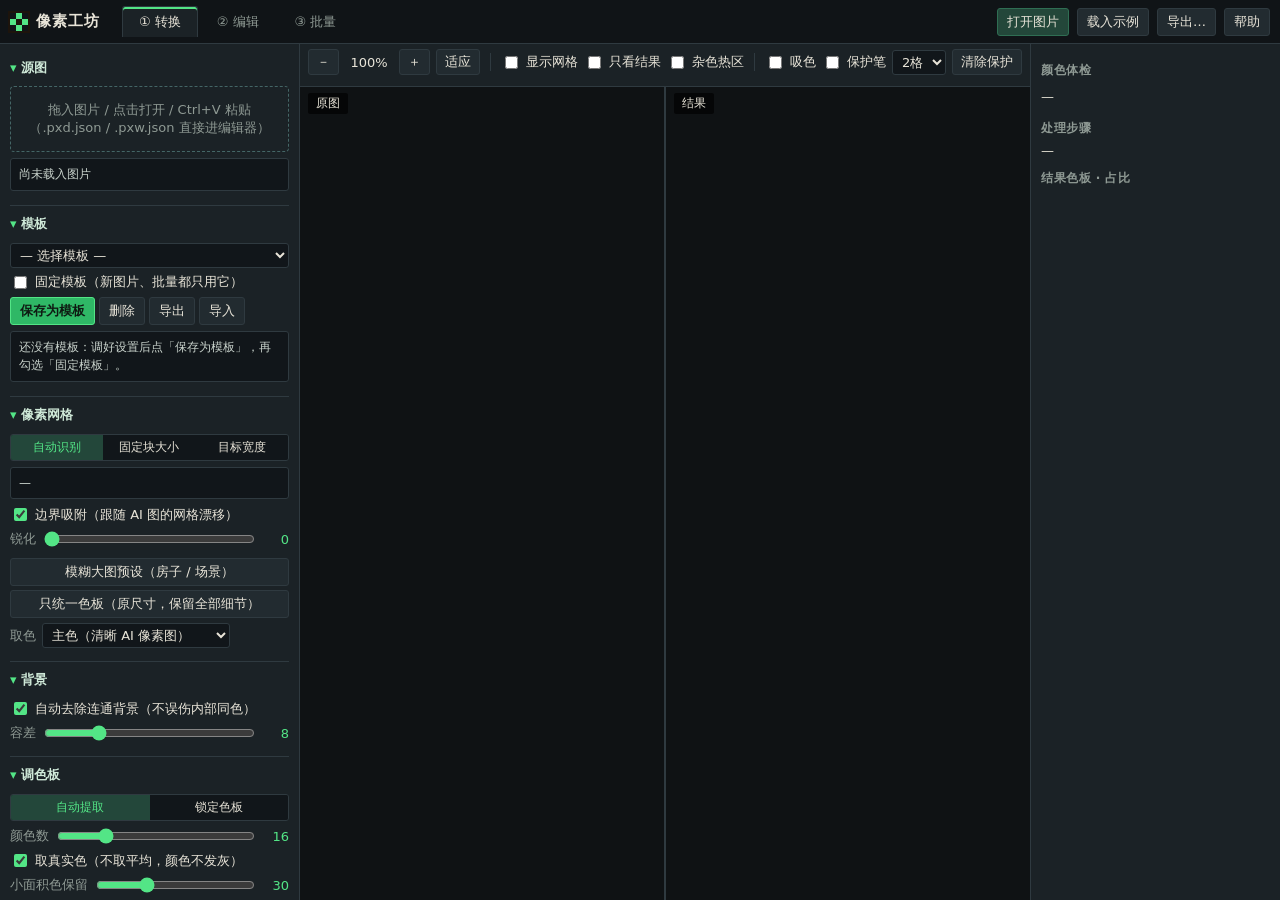
==== PixelWorkshop.html @ 4c96c3c2 "Pixel Workshop v1.3: 像素工坊——AI 像素图还原成真像素画（单文件 HTML + CLI + PXD 格式）" ====
<!DOCTYPE html>
<html lang="zh-CN">
<head>
<meta charset="utf-8">
<meta name="viewport" content="width=device-width, initial-scale=1">
<title>像素工坊 · AI 像素图整理与像素编辑</title>
<style>:root{
  --bg:#15191c; --panel:#1b2226; --panel2:#222b30; --line:#2f3a40; --text:#e8e4d8; --muted:#8f9a94;
  --accent:#53e586; --accent2:#2fb866; --warn:#e6b450; --danger:#e0605a; --sel:#5fe0d0;
  font-family: "Microsoft YaHei UI","PingFang SC","Noto Sans CJK SC","Segoe UI",system-ui,sans-serif;
}
*{box-sizing:border-box}
html,body{margin:0;height:100%;background:var(--bg);color:var(--text);font-size:13px;overflow:hidden}
button,select,input{font:inherit;color:inherit}
button{background:var(--panel2);border:1px solid var(--line);border-radius:3px;padding:4px 9px;cursor:pointer;white-space:nowrap}
button:hover{border-color:#4b5a61;background:#28333a}
button:active{transform:translateY(1px)}
button.primary{background:#23473a;border-color:#2f6e53}
button.primary:hover{background:#2a5846}
button.accent{background:var(--accent2);border-color:var(--accent);color:#0e1a12;font-weight:600}
button.accent:hover{background:var(--accent)}
button.on{border-color:var(--accent);color:var(--accent)}
button:disabled{opacity:.45;cursor:default}
select,input[type=number],input[type=text],textarea{background:#11161a;border:1px solid var(--line);border-radius:3px;padding:3px 5px}
input[type=number]{width:62px}
input[type=range]{accent-color:var(--accent);flex:1;min-width:60px}
input[type=checkbox],input[type=radio]{accent-color:var(--accent)}
input[type=color]{width:34px;height:26px;padding:0 2px;border:1px solid var(--line);background:#11161a;border-radius:3px}
textarea{width:100%;min-height:140px;font-family:Consolas,monospace}
.muted{color:var(--muted)} .small{font-size:11px}
.spacer{flex:1}
.sep{width:1px;height:18px;background:var(--line);margin:0 4px}

#topbar{height:44px;display:flex;align-items:center;gap:8px;padding:0 10px;background:#101417;border-bottom:1px solid var(--line)}
.brand{font-weight:700;font-size:15px;display:flex;align-items:center;gap:8px;margin-right:14px;letter-spacing:1px}
.logo{width:18px;height:18px;image-rendering:pixelated;background:
  linear-gradient(90deg,transparent 0 33%,var(--accent) 33% 66%,transparent 66%) 0 0/100% 33.3% no-repeat,
  linear-gradient(90deg,var(--accent) 0 33%,#1d140c 33% 66%,var(--accent) 66%) 0 50%/100% 33.3% no-repeat,
  linear-gradient(90deg,transparent 0 33%,var(--accent) 33% 66%,transparent 66%) 0 100%/100% 33.3% no-repeat;outline:2px solid #1d140c}
#tabs{display:flex;gap:2px}
#tabs button{border-radius:3px 3px 0 0;border-bottom:none;padding:6px 16px;background:transparent;border-color:transparent;color:var(--muted)}
#tabs button.on{background:var(--panel);border-color:var(--line);color:var(--text);box-shadow:inset 0 2px 0 var(--accent)}

.view{display:none;height:calc(100% - 44px)}
.view.on{display:grid}
#view-convert{grid-template-columns:300px 1fr 250px}
#view-edit{grid-template-columns:46px 1fr 280px}
#view-batch{grid-template-columns:1fr}

.panel{background:var(--panel);overflow-y:auto;overflow-x:hidden;border-right:1px solid var(--line);padding:6px 10px 30px}
.panel.right{border-right:none;border-left:1px solid var(--line)}
.panel h4{margin:12px 0 6px;font-size:12px;color:var(--muted);font-weight:600;letter-spacing:.5px}
details{border-bottom:1px solid var(--line);padding:4px 0 8px}
summary{cursor:pointer;font-weight:600;padding:5px 0;color:#cfe9d8;list-style:none}
summary::before{content:"▸ ";color:var(--accent)}
details[open]>summary::before{content:"▾ "}
.row{display:flex;align-items:center;gap:6px;margin:5px 0;flex-wrap:wrap}
.row>span{color:var(--muted);white-space:nowrap}
.row.btns{gap:4px}
.row.btns.end{justify-content:flex-end;margin-top:14px}
.row.seg{gap:0;border:1px solid var(--line);border-radius:3px;overflow:hidden;flex-wrap:nowrap}
.row.seg label{flex:1;text-align:center;padding:4px 2px;cursor:pointer;background:#11161a;font-size:12px;white-space:nowrap}
.row.seg label:has(input:checked){background:#23473a;color:var(--accent)}
.row.seg input{display:none}
label.chk{display:flex;align-items:center;gap:5px;cursor:pointer;user-select:none}
output{min-width:26px;text-align:right;color:var(--accent);font-variant-numeric:tabular-nums}
.info{background:#11161a;border:1px solid var(--line);border-radius:3px;padding:6px 8px;margin:6px 0;color:#c9d3cc;line-height:1.55;font-size:12px}
.info b{color:var(--accent)}
.info .warn{color:var(--warn)}
.hint{color:var(--muted);font-size:11px;line-height:1.5;margin:4px 0}
button.wide{width:100%;margin-top:4px}
.drop{border:1px dashed #466; border-radius:4px;padding:14px 8px;text-align:center;color:var(--muted);cursor:pointer;margin:4px 0}
.drop:hover,.drop.over{border-color:var(--accent);color:var(--accent)}

.swatches{display:grid;grid-template-columns:repeat(8,1fr);gap:3px;margin:6px 0;min-height:26px}
.swatches .sw{aspect-ratio:1;border:1px solid #0008;border-radius:2px;cursor:pointer;position:relative}
.swatches .sw:hover{outline:1px solid #fff}
.swatches .sw.cur{outline:2px solid var(--accent);z-index:1}
.swatches .sw.cur2{box-shadow:inset 0 0 0 2px #fff8}
.swatches.ed{grid-template-columns:repeat(10,1fr)}
.swatches .emptymsg{grid-column:1/-1;color:var(--muted);font-size:11px}

.stage{display:flex;flex-direction:column;min-width:0;min-height:0;background:#0f1214}
.toolbar{display:flex;align-items:center;gap:6px;padding:5px 8px;background:var(--panel);border-bottom:1px solid var(--line);flex-wrap:wrap;min-height:38px}
.toolbar button{padding:3px 8px}
.toolbar #cvZoomLbl,.toolbar #edZoomLbl{min-width:48px;text-align:center;font-variant-numeric:tabular-nums}
.split{flex:1;display:grid;grid-template-columns:1fr 1fr;gap:2px;min-height:0;background:var(--line)}
.split.solo{grid-template-columns:0 1fr}
.split.solo .pane:first-child{display:none}
.pane{position:relative;background:#0f1214;min-width:0;min-height:0;overflow:hidden}
.pane canvas{position:absolute;inset:0;width:100%;height:100%;touch-action:none}
.pane .tag{position:absolute;left:8px;top:6px;z-index:2;background:#000a;padding:2px 8px;border-radius:2px;font-size:12px;pointer-events:none}
.stats{line-height:1.8}
.stats b{color:var(--accent);font-variant-numeric:tabular-nums}
.stats .big{font-size:22px;font-weight:700;color:var(--accent)}
.steps div{display:flex;justify-content:space-between;border-bottom:1px dashed var(--line);padding:3px 0}
.usage{display:flex;flex-direction:column;gap:2px}
.usage .u{display:grid;grid-template-columns:18px 64px 1fr 40px;align-items:center;gap:6px;font-size:11px;font-family:Consolas,monospace}
.usage .u i{display:block;width:16px;height:14px;border:1px solid #0008}
.usage .u .bar{height:6px;background:var(--accent2);border-radius:1px}
.usage .u.rare span:last-child{color:var(--warn)}

.tools{background:var(--panel);border-right:1px solid var(--line);display:flex;flex-direction:column;gap:3px;padding:6px 5px;overflow-y:auto}
.tools button{width:34px;height:34px;padding:0;font-size:17px;line-height:1}
.tools button.on{background:#23473a;border-color:var(--accent);color:var(--accent)}
.tname{font-weight:700;color:var(--accent);min-width:64px}
.toolbar .opt{display:none;align-items:center;gap:5px}
.toolbar .opt.show{display:flex}
.toolbar .opt input[type=range]{width:80px;flex:none}
.edwrap{flex:1;position:relative;min-height:0;overflow:hidden}
.edwrap canvas{position:absolute;inset:0;width:100%;height:100%;touch-action:none}
.empty{position:absolute;inset:0;display:flex;align-items:center;justify-content:center;gap:8px;color:var(--muted);flex-wrap:wrap;padding:20px;text-align:center}
.statusbar{display:flex;gap:16px;padding:3px 10px;background:var(--panel);border-top:1px solid var(--line);font-size:12px;color:var(--muted);font-family:Consolas,"Microsoft YaHei UI",monospace}
.edside .row.btns button{padding:3px 6px;font-size:12px}
.colors{display:flex;align-items:center;gap:10px}
.cc{position:relative;width:52px;height:44px}
.cbox{position:absolute;width:30px;height:30px;border:2px solid #ddd;box-shadow:0 0 0 1px #000;cursor:pointer}
#colPrimary{left:0;top:0;z-index:2}
#colSecondary{left:18px;top:13px}
.layers,.frames{display:flex;flex-direction:column;gap:2px;max-height:180px;overflow-y:auto}
.layers .ly{display:flex;align-items:center;gap:6px;padding:3px 6px;background:#11161a;border:1px solid var(--line);border-radius:2px;cursor:pointer}
.layers .ly.cur{border-color:var(--accent);background:#1c3029}
.layers .ly .eye{width:20px;text-align:center;opacity:.9}
.layers .ly .eye.off{opacity:.3}
.layers .ly canvas,.frames .fr canvas{width:28px;height:28px;image-rendering:pixelated;background:#2f333a}
.frames{flex-direction:row;flex-wrap:wrap;max-height:150px}
.frames .fr{display:flex;flex-direction:column;align-items:center;padding:3px;background:#11161a;border:1px solid var(--line);border-radius:2px;cursor:pointer;font-size:10px;color:var(--muted)}
.frames .fr canvas{width:40px;height:40px}
.frames .fr.cur{border-color:var(--accent);color:var(--accent)}

.batch{overflow-y:auto;padding:16px 22px}
.batch h3{margin:0 0 4px}
.batch-head{max-width:1100px}
.bgrid{display:grid;grid-template-columns:repeat(auto-fill,minmax(210px,1fr));gap:10px;margin-top:14px}
.bcard{background:var(--panel);border:1px solid var(--line);border-radius:3px;padding:8px;font-size:12px}
.bcard .imgs{display:grid;grid-template-columns:1fr 1fr;gap:4px;height:110px;margin-bottom:6px}
.bcard .imgs div{background:#0f1214 center/contain no-repeat;image-rendering:pixelated;border:1px solid #0006}
.bcard .nm{white-space:nowrap;overflow:hidden;text-overflow:ellipsis}
.bcard .st{color:var(--muted)}
.bcard .st.ok{color:var(--accent)}
.bcard .st.err{color:var(--danger)}

.modal{position:fixed;inset:0;background:#000a;display:none;align-items:center;justify-content:center;z-index:50}
.modal.on{display:flex}
.dlg{background:var(--panel);border:1px solid #3b4a52;border-top:3px solid var(--accent);border-radius:4px;padding:14px 18px;min-width:360px;max-width:min(720px,92vw);max-height:88vh;overflow-y:auto;box-shadow:0 10px 40px #000}
.dlg h3{margin:0 0 10px}
.dlg .grid2{display:grid;grid-template-columns:auto 1fr;gap:6px 12px;align-items:center}
.dlg .help h4{margin:12px 0 4px;color:var(--accent)}
.dlg .help p,.dlg .help li{line-height:1.65;color:#cfd6d0}
.dlg .help kbd{background:#11161a;border:1px solid var(--line);border-radius:3px;padding:0 5px;font-family:Consolas,monospace;font-size:12px}
.dlg .expgrid{display:grid;grid-template-columns:1fr 1fr;gap:6px}
.dlg .expgrid button{text-align:left;padding:8px 10px}
.dlg .expgrid button small{display:block;color:var(--muted);font-size:11px}
.anchors{display:grid;grid-template-columns:repeat(3,26px);gap:2px}
.anchors button{width:26px;height:26px;padding:0}
.toast{position:fixed;left:50%;bottom:26px;transform:translateX(-50%) translateY(20px);background:#23473a;border:1px solid var(--accent);color:var(--text);padding:8px 16px;border-radius:3px;opacity:0;transition:.2s;pointer-events:none;z-index:60}
.toast.on{opacity:1;transform:translateX(-50%)}
.toast.err{background:#4a2323;border-color:var(--danger)}
</style>
</head>
<body>
<header id="topbar">
  <div class="brand"><span class="logo"></span>像素工坊</div>
  <nav id="tabs">
    <button data-tab="convert" class="on">① 转换</button>
    <button data-tab="edit">② 编辑</button>
    <button data-tab="batch">③ 批量</button>
  </nav>
  <div class="spacer"></div>
  <button id="btnOpen" class="primary">打开图片</button>
  <button id="btnSample">载入示例</button>
  <button id="btnExport">导出…</button>
  <button id="btnHelp">帮助</button>
  <input type="file" id="fileOpen" accept="image/*,.json,application/json" hidden>
</header>

<!-- ============================ 转换 ============================ -->
<section id="view-convert" class="view on">
  <aside class="panel left" id="convPanel">
    <details open><summary>源图</summary>
      <div id="dropZone" class="drop">拖入图片 / 点击打开 / Ctrl+V 粘贴（.pxd.json / .pxw.json 直接进编辑器）</div>
      <div class="info" id="srcInfo">尚未载入图片</div>
    </details>
    <details open><summary>模板</summary>
      <div class="row"><select id="tplSel" data-noconv="1" style="flex:1"><option value="">— 选择模板 —</option></select></div>
      <label class="row chk" style="flex-wrap:nowrap" title="勾选后：导入新图片、批量处理都只用这个模板，不再按图片自动改设置"><input type="checkbox" id="tplLock" data-noconv="1"><span style="color:inherit;white-space:normal">固定模板（新图片、批量都只用它）</span></label>
      <div class="row btns">
        <button id="btnTplSave" class="accent">保存为模板</button>
        <button id="btnTplDel">删除</button>
        <button id="btnTplExport" title="把全部模板存成 .json 文件备份，换电脑或换浏览器时导入">导出</button>
        <button id="btnTplImport">导入</button>
      </div>
      <div class="info" id="tplInfo"></div>
      <input type="file" id="fileTpl" accept=".json,application/json" hidden>
    </details>
    <details open><summary>像素网格</summary>
      <div class="row seg" id="modeSeg">
        <label><input type="radio" name="mode" value="auto" checked>自动识别</label>
        <label><input type="radio" name="mode" value="size">固定块大小</label>
        <label><input type="radio" name="mode" value="width">目标宽度</label>
      </div>
      <div class="info" id="gridInfo">—</div>
      <label class="row chk" data-mode="auto"><input type="checkbox" id="o_snap" checked>边界吸附（跟随 AI 图的网格漂移）</label>
      <div class="row" data-mode="size"><span>块大小</span><input type="number" id="o_size" min="1" max="128" step="0.05" value="8"><span>偏移</span><input type="number" id="o_offX" step="0.5" value="0"><input type="number" id="o_offY" step="0.5" value="0"></div>
      <div class="row" data-mode="width"><span>目标宽度</span><input type="number" id="o_width" min="4" max="1024" value="128"><span>px</span></div>
      <div class="row"><span>锐化</span><input type="range" id="o_sharpen" min="0" max="150" value="0"><output for="o_sharpen"></output></div>
      <button id="btnBlurPreset" class="wide" title="房子、场景等被缩放过、边缘发糊的 AI 图">模糊大图预设（房子 / 场景）</button>
      <button id="btnPalPreset" class="wide" title="不重新分块，每个原图像素保留；只把颜色统一到色板。细节全保留，尺寸不变，适合想保留原图观感的场景图">只统一色板（原尺寸，保留全部细节）</button>
      <div class="row"><span>取色</span><select id="o_sample"><option value="dominant">主色（清晰 AI 像素图）</option><option value="detail">细线保护（模糊大图推荐）</option><option value="center">中心点</option><option value="average">平均（会混色）</option></select></div>
    </details>
    <details open><summary>背景</summary>
      <label class="row chk"><input type="checkbox" id="o_bgAuto" checked>自动去除连通背景（不误伤内部同色）</label>
      <div class="row"><span>容差</span><input type="range" id="o_bgTol" min="1" max="30" value="8"><output for="o_bgTol"></output></div>
    </details>
    <details open><summary>调色板</summary>
      <div class="row seg">
        <label><input type="radio" name="pmode" value="auto" checked>自动提取</label>
        <label><input type="radio" name="pmode" value="custom">锁定色板</label>
      </div>
      <div data-pmode="auto">
        <div class="row"><span>颜色数</span><input type="range" id="o_colors" min="2" max="64" value="16"><output for="o_colors"></output></div>
        <label class="row chk"><input type="checkbox" id="o_realColors" checked>取真实色（不取平均，颜色不发灰）</label>
        <div class="row" title="越高越照顾面积小但醒目的颜色（花、旗帜、灯），避免被大面积的墙和屋顶挤掉"><span>小面积色保留</span><input type="range" id="o_colorBalance" min="0" max="100" value="30"><output for="o_colorBalance"></output></div>
        <div class="row"><span>必保色</span><span class="muted small">打开上方「吸色」后点原图加入，点色块移除</span></div>
        <div class="swatches" id="pinnedPal"></div>
        <button id="btnLockPal" class="wide">把当前结果色板锁定（批量统一用）</button>
      </div>
      <div data-pmode="custom">
        <div class="swatches" id="customPal"></div>
        <div class="row"><select id="presetSel"><option value="">— 预设色板 —</option></select></div>
        <div class="row btns">
          <button id="btnPalImport">导入 .gpl/.pal/.hex</button>
          <button id="btnPalRef">从参考图提取</button>
        </div>
        <div class="row btns">
          <input type="color" id="palAddColor" value="#8a5a3c"><button id="btnPalAdd">添加</button>
          <button id="btnPalPaste">粘贴色值</button><button id="btnPalClear">清空</button>
        </div>
        <div class="hint">点色块删除；参考图可以是你手工调过色的样图，工具只取它的颜色。</div>
        <input type="file" id="filePal" accept=".gpl,.pal,.hex,.txt,image/*" hidden>
        <input type="file" id="fileRef" accept="image/*" hidden>
      </div>
      <div class="row"><span>抖动</span><select id="o_dither"><option value="none">无（推荐）</option><option value="bayer">有序 4×4</option><option value="floyd">误差扩散</option></select><input type="range" id="o_ditherAmt" min="0" max="100" value="50"></div>
    </details>
    <details open><summary>杂色清理</summary>
      <label class="row chk"><input type="checkbox" id="o_rareMerge" checked>合并低占比颜色</label>
      <div class="row"><span>低于</span><input type="range" id="o_rarePct" min="0" max="3" step="0.1" value="0.3"><output for="o_rarePct"></output><span>%</span></div>
      <label class="row chk"><input type="checkbox" id="o_islandMerge" checked>吸收杂色小块（相近色）</label>
      <div class="row"><span>块≤</span><input type="range" id="o_islandSize" min="1" max="12" value="2"><output for="o_islandSize"></output><span>色差≤</span><input type="range" id="o_islandDE" min="2" max="40" value="12"><output for="o_islandDE"></output></div>
      <div class="hint">差别很大的单个像素（眼睛高光等）不会被吸收。要保留的细节用结果图上的「保护笔」涂一下。</div>
    </details>
    <details><summary>描边</summary>
      <label class="row chk"><input type="checkbox" id="o_outlineUnify">统一描边色（轮廓上的暗色）</label>
      <div class="row"><span>暗度≤</span><input type="range" id="o_outlineL" min="10" max="60" value="30"><output for="o_outlineL"></output></div>
      <label class="row chk"><input type="checkbox" id="o_pixelPerfect">描边去 L 角（像素完美线）</label>
      <label class="row chk"><input type="checkbox" id="o_addOutline">加 1px 外描边</label>
      <div class="row"><span>描边色</span><input type="color" id="o_outlineColorPick" value="#1a1420"><label class="chk"><input type="checkbox" id="o_outlineCustom">指定</label></div>
    </details>
    <details open><summary>输出</summary>
      <label class="row chk" title="每个像素块放大回它在原图中的位置：尺寸、位置和原图完全一致，可直接替换游戏贴图"><input type="checkbox" id="o_restore">导出为原图尺寸（直接替换原贴图）</label>
      <label class="row chk"><input type="checkbox" id="o_trim">裁掉透明边</label>
      <div class="row"><span>导出倍率</span><select id="o_scale"><option>1</option><option>2</option><option>3</option><option selected>4</option><option>5</option><option>6</option><option>8</option></select></div>
      <div class="row btns"><button id="btnConvPNG" class="primary">导出 PNG</button><button id="btnToEditor" class="accent">送到编辑器 →</button></div>
    </details>
  </aside>
  <div class="stage">
    <div class="toolbar">
      <button id="cvZoomOut" title="缩小">－</button><span id="cvZoomLbl">100%</span><button id="cvZoomIn" title="放大">＋</button>
      <button id="cvFit">适应</button>
      <span class="sep"></span>
      <label class="chk"><input type="checkbox" id="cvGrid">显示网格</label>
      <label class="chk"><input type="checkbox" id="cvSolo">只看结果</label>
      <label class="chk" title="橙框：3×3 范围内颜色≥5 种的位置，适合重点清理或手工重画"><input type="checkbox" id="cvNoise">杂色热区</label>
      <span class="sep"></span>
      <label class="chk" title="点原图（或结果图）上的位置，把原图那里的颜色加入色板：自动模式进「必保色」，锁定模式直接加入色板。适合小面积但重要的颜色（徽章、花、灯火）"><input type="checkbox" id="cvPick">吸色</label>
      <label class="chk" title="在结果图上涂抹：被保护的区域不参与杂色合并"><input type="checkbox" id="cvProtect">保护笔</label>
      <select id="cvProtectSize"><option value="1">1格</option><option value="2" selected>2格</option><option value="4">4格</option></select>
      <button id="cvProtectClear">清除保护</button>
      <span class="spacer"></span>
      <span class="muted" id="cvStatus"></span>
    </div>
    <div class="split" id="cvSplit">
      <div class="pane"><div class="tag">原图</div><canvas id="cvSrc"></canvas></div>
      <div class="pane"><div class="tag">结果</div><canvas id="cvDst"></canvas></div>
    </div>
  </div>
  <aside class="panel right">
    <h4>颜色体检</h4>
    <div class="stats" id="statsBox">—</div>
    <h4>处理步骤</h4>
    <div class="steps" id="stepsBox">—</div>
    <h4>结果色板 · 占比</h4>
    <div class="usage" id="usageBox"></div>
  </aside>
</section>

<!-- ============================ 编辑 ============================ -->
<section id="view-edit" class="view">
  <div class="tools" id="toolBar">
    <button data-tool="pencil" title="铅笔 (B)">✎</button>
    <button data-tool="eraser" title="橡皮 (E)">⌫</button>
    <button data-tool="dither" title="抖动笔 (D)">▦</button>
    <button data-tool="fill" title="填充 (G)">◧</button>
    <button data-tool="picker" title="吸管 (I)">⊙</button>
    <button data-tool="line" title="直线 (L)">╱</button>
    <button data-tool="rect" title="矩形 (R)">▭</button>
    <button data-tool="ellipse" title="椭圆 (O)">◯</button>
    <button data-tool="gradient" title="抖动渐变 (J)">◩</button>
    <button data-tool="select" title="框选 (M)">⬚</button>
    <button data-tool="wand" title="魔棒选区 (W)">✦</button>
    <button data-tool="move" title="移动 (V)">✥</button>
    <button data-tool="bgpick" title="去底魔棒 (K)：点背景，连通区域变透明">⌧</button>
    <button data-tool="replace" title="换色 (C)：点一个颜色，整层同色换成主色">⇄</button>
  </div>
  <div class="stage">
    <div class="toolbar" id="edOpts">
      <span id="toolName" class="tname">铅笔</span>
      <span class="opt" data-for="pencil eraser dither"><span>笔刷</span><input type="range" id="e_brush" min="1" max="8" value="1"><output for="e_brush"></output></span>
      <label class="chk opt" data-for="pencil"><input type="checkbox" id="e_pp" checked>像素完美</label>
      <label class="chk opt" data-for="pencil eraser dither"><input type="checkbox" id="e_symX">左右对称</label>
      <label class="chk opt" data-for="pencil eraser dither"><input type="checkbox" id="e_symY">上下对称</label>
      <label class="chk opt" data-for="fill replace"><input type="checkbox" id="e_global">全局（不限连通）</label>
      <label class="chk opt" data-for="rect ellipse"><input type="checkbox" id="e_filled">实心</label>
      <span class="opt" data-for="wand bgpick"><span>容差</span><input type="range" id="e_tol" min="0" max="30" value="4"><output for="e_tol"></output></span>
      <label class="chk opt" data-for="replace"><input type="checkbox" id="e_allFrames">所有帧和图层</label>
      <span class="spacer"></span>
      <button id="edUndo" title="撤销 Ctrl+Z">↶</button><button id="edRedo" title="重做 Ctrl+Y">↷</button>
      <button id="edZoomOut">－</button><span id="edZoomLbl">100%</span><button id="edZoomIn">＋</button><button id="edFit">适应</button>
      <label class="chk"><input type="checkbox" id="edGrid" checked>网格</label>
      <label class="chk"><input type="checkbox" id="edTile">平铺</label>
      <label class="chk"><input type="checkbox" id="edOnion">洋葱皮</label>
    </div>
    <div class="edwrap" id="edWrap"><canvas id="edCanvas"></canvas><div class="empty" id="edEmpty">在「转换」页点「送到编辑器」，或 <button id="edNew">新建画布</button> / <button id="edOpenImg">打开图片</button></div></div>
    <div class="statusbar"><span id="edPos">—</span><span id="edSize"></span><span class="spacer"></span><span id="edSelInfo"></span></div>
  </div>
  <aside class="panel right edside">
    <h4>颜色</h4>
    <div class="colors">
      <div class="cc"><div id="colPrimary" class="cbox" title="主色（左键）"></div><div id="colSecondary" class="cbox sec" title="副色（右键），X 交换"></div></div>
      <input type="color" id="colPick" value="#1a1420">
      <button id="colSwap" title="交换 (X)">⇆</button>
    </div>
    <h4>色板 <span class="muted small">左键主色 · 右键副色 · 双击改色</span></h4>
    <div class="swatches ed" id="edPal"></div>
    <label class="chk small"><input type="checkbox" id="palLink" checked>改色时联动替换画面中的该色</label>
    <div class="row btns">
      <button id="edPalAdd" title="把主色加入色板">＋主色</button>
      <button id="edPalExtract" title="从画面提取色板">提取</button>
      <button id="edPalSnap" title="把当前图层吸附到色板颜色">吸附到色板</button>
      <button id="edPalImport">导入</button>
    </div>
    <input type="color" id="palEditor" hidden>
    <h4>选区与画布</h4>
    <div class="row btns">
      <button id="selAll">全选</button><button id="selNone">取消</button><button id="selDel">删除</button>
      <button id="selToLayer">选区→新图层</button><button id="selCrop">裁剪到选区</button>
    </div>
    <div class="row btns">
      <button id="flipH">水平翻转</button><button id="flipV">垂直翻转</button><button id="cvResize">画布大小…</button><button id="cvTrim">裁掉透明边</button>
    </div>
    <h4>图层</h4>
    <div class="layers" id="layerList"></div>
    <div class="row btns">
      <button id="lyAdd">＋</button><button id="lyDup">复制</button><button id="lyDel">删除</button><button id="lyUp">上移</button><button id="lyDown">下移</button><button id="lyMerge">向下合并</button>
    </div>
    <div class="row"><span>不透明度</span><input type="range" id="lyOpacity" min="0" max="100" value="100"><output for="lyOpacity"></output></div>
    <h4>动画帧</h4>
    <div class="frames" id="frameList"></div>
    <div class="row btns">
      <button id="frAdd">＋复制帧</button><button id="frDel">删除</button><button id="frLeft">◀</button><button id="frRight">▶</button><button id="frPlay">▶ 播放</button>
    </div>
    <div class="row"><span>本帧时长</span><input type="number" id="frDur" min="20" max="5000" step="10" value="120"><span>ms</span></div>
  </aside>
</section>

<!-- ============================ 批量 ============================ -->
<section id="view-batch" class="view">
  <div class="batch">
    <div class="batch-head">
      <div>
        <h3>批量转换</h3>
        <p class="muted">对多张图片使用「转换」页的设置。做同一套素材时，先在转换页调好一张并「保存为模板」，再勾选「固定模板」：整批用同一个模板（网格、取色、色板、清理、导出方式全部一致），不会每张自动改设置。</p>
      </div>
      <div class="row btns">
        <button id="bAddFiles" class="primary">添加图片</button>
        <button id="bAddFolder">添加文件夹</button>
        <button id="bClear">清空</button>
        <span>倍率</span><select id="bScale"><option>1</option><option>2</option><option>3</option><option selected>4</option><option>6</option><option>8</option></select>
        <button id="bRun" class="accent">开始并打包 ZIP</button>
      </div>
      <div class="row"><span>模板</span><select id="bTplSel" data-noconv="1"><option value="">— 选择模板 —</option></select>
        <label class="chk"><input type="checkbox" id="bTplLock" data-noconv="1">固定模板</label></div>
      <div class="info" id="bTplInfo"></div>
      <div class="info" id="bSummary"></div>
      <input type="file" id="bFiles" accept="image/*" multiple hidden>
      <input type="file" id="bFolder" webkitdirectory multiple hidden>
    </div>
    <div class="bgrid" id="bList"></div>
  </div>
</section>

<!-- ============================ 对话框 ============================ -->
<div class="modal" id="modal"><div class="dlg"><h3 id="mTitle"></h3><div id="mBody"></div><div class="row btns end" id="mBtns"></div></div></div>
<div class="toast" id="toast"></div>
<script>// 像素工坊 core: pure image algorithms (browser + node). Images are {width, height, data: Uint8ClampedArray RGBA}.
(function (root) {
  'use strict';
  const PX = {};

  // ------------------------------------------------------------------ basics
  PX.makeImage = function (w, h, data) {
    return { width: w, height: h, data: data || new Uint8ClampedArray(w * h * 4) };
  };
  PX.cloneImage = function (img) {
    return { width: img.width, height: img.height, data: new Uint8ClampedArray(img.data) };
  };
  PX.rng = function (seed) { // mulberry32, deterministic
    let a = seed >>> 0;
    return function () {
      a = (a + 0x6D2B79F5) >>> 0;
      let t = a;
      t = Math.imul(t ^ (t >>> 15), t | 1);
      t ^= t + Math.imul(t ^ (t >>> 7), t | 61);
      return ((t ^ (t >>> 14)) >>> 0) / 4294967296;
    };
  };
  PX.hex = function (r, g, b) {
    return '#' + [r, g, b].map(v => Math.max(0, Math.min(255, Math.round(v))).toString(16).padStart(2, '0')).join('');
  };
  PX.parseHex = function (s) {
    const m = /^#?([0-9a-f]{6})$/i.exec(String(s).trim());
    if (!m) return null;
    const n = parseInt(m[1], 16);
    return [(n >> 16) & 255, (n >> 8) & 255, n & 255];
  };

  // ------------------------------------------------------------------ OKLab
  const LIN = new Float32Array(256);
  for (let i = 0; i < 256; i++) { const c = i / 255; LIN[i] = c <= 0.04045 ? c / 12.92 : Math.pow((c + 0.055) / 1.055, 2.4); }
  PX.toLab = function (r, g, b) {
    const R = LIN[r], G = LIN[g], B = LIN[b];
    const l = Math.cbrt(0.4122214708 * R + 0.5363325363 * G + 0.0514459929 * B);
    const m = Math.cbrt(0.2119034982 * R + 0.6806995451 * G + 0.1073969566 * B);
    const s = Math.cbrt(0.0883024619 * R + 0.2817188376 * G + 0.6299787005 * B);
    return [0.2104542553 * l + 0.7936177850 * m - 0.0040720468 * s,
      1.9779984951 * l - 2.4285922050 * m + 0.4505937099 * s,
      0.0259040371 * l + 0.7827717662 * m - 0.8086757660 * s];
  };
  function gam(x) { x = x <= 0.0031308 ? 12.92 * x : 1.055 * Math.pow(Math.max(x, 0), 1 / 2.4) - 0.055; return Math.max(0, Math.min(255, Math.round(x * 255))); }
  PX.fromLab = function (L, a, b) {
    const l = Math.pow(L + 0.3963377774 * a + 0.2158037573 * b, 3);
    const m = Math.pow(L - 0.1055613458 * a - 0.0638541728 * b, 3);
    const s = Math.pow(L - 0.0894841775 * a - 1.2914855480 * b, 3);
    return [gam(4.0767416621 * l - 3.3077115913 * m + 0.2309699292 * s),
      gam(-1.2684380046 * l + 2.6097574011 * m - 0.3413193965 * s),
      gam(-0.0041960863 * l - 0.7034186147 * m + 1.7076147010 * s)];
  };
  PX.dist = function (p, q) { const d0 = p[0] - q[0], d1 = p[1] - q[1], d2 = p[2] - q[2]; return Math.sqrt(d0 * d0 + d1 * d1 + d2 * d2); };
  PX.labOfHex = function (h) { const c = PX.parseHex(h); return PX.toLab(c[0], c[1], c[2]); };

  // ------------------------------------------------------------------ stats
  PX.colorStats = function (img) {
    const map = new Map(); let opaque = 0;
    const d = img.data;
    for (let i = 0; i < d.length; i += 4) {
      if (d[i + 3] < 128) continue;
      opaque++;
      const k = (d[i] << 16) | (d[i + 1] << 8) | d[i + 2];
      map.set(k, (map.get(k) || 0) + 1);
    }
    const list = [...map.entries()].map(([k, n]) => ({ hex: PX.hex(k >> 16, (k >> 8) & 255, k & 255), count: n })).sort((a, b) => b.count - a.count);
    const rare = list.filter(c => c.count < opaque * 0.005).length;
    return { colors: list.length, opaque, rare, list };
  };

  // ------------------------------------------------------------------ grid detection (AI "fake pixel" images)
  function profiles(img) {
    const w = img.width, h = img.height, d = img.data;
    const px = new Float64Array(w), py = new Float64Array(h);
    const stepY = Math.max(1, Math.floor(h / 400)), stepX = Math.max(1, Math.floor(w / 400));
    for (let y = 0; y < h; y += stepY) {
      for (let x = 1; x < w; x++) {
        const i = (y * w + x) * 4, j = i - 4;
        px[x] += Math.abs(d[i] - d[j]) + Math.abs(d[i + 1] - d[j + 1]) + Math.abs(d[i + 2] - d[j + 2]) + Math.abs(d[i + 3] - d[j + 3]);
      }
    }
    for (let x = 0; x < w; x += stepX) {
      for (let y = 1; y < h; y++) {
        const i = (y * w + x) * 4, j = i - w * 4;
        py[y] += Math.abs(d[i] - d[j]) + Math.abs(d[i + 1] - d[j + 1]) + Math.abs(d[i + 2] - d[j + 2]) + Math.abs(d[i + 3] - d[j + 3]);
      }
    }
    return [px, py];
  }
  // Edge peaks of a profile (local maxima well above the noise floor), refined to sub-pixel positions.
  PX.edgePeaks = function (prof) {
    const n = prof.length, sorted = Array.from(prof).slice(1).sort((a, b) => a - b);
    const med = sorted[Math.floor(sorted.length / 2)] || 0, hi = sorted[Math.floor(sorted.length * 0.98)] || 0;
    const thr = Math.max(med * 2.5, med + (hi - med) * 0.12);
    const peaks = [];
    for (let x = 2; x < n - 1; x++) {
      const c = prof[x];
      if (c <= thr || c < prof[x - 1] || c <= prof[x + 1]) continue;
      const l = prof[x - 1], r = prof[x + 1], den = l - 2 * c + r;
      peaks.push(x + (den !== 0 ? Math.max(-0.5, Math.min(0.5, 0.5 * (l - r) / den)) : 0) - 0.5);
    }
    return peaks;
  };
  // Period = largest p for which gaps between neighbouring edges are whole multiples of p.
  // (Divisors of the true period fit as well, multiples do not.)
  function peakGaps(prof, minP) {
    const peaks = PX.edgePeaks(prof), gaps = [];
    for (let i = 1; i < peaks.length; i++) { const g = peaks[i] - peaks[i - 1]; if (g >= minP * 0.8) gaps.push(g); }
    return { peaks, gaps };
  }
  function gapFit(gaps, p) { let s = 0, k = 0; for (const g of gaps) { if (g > p * 6) continue; s += g < p * 0.75 ? -1 : Math.cos((2 * Math.PI * g) / p); k++; } return k >= 4 ? s / k : -1; }
  function pickPeriod(gaps, minP, maxP) {
    const scores = [];
    for (let p = minP; p <= maxP; p += Math.max(0.01, p * 0.003)) scores.push({ p, s: gapFit(gaps, p) });
    let max = -1; for (const t of scores) max = Math.max(max, t.s);
    if (max < 0.3) return { period: 0, score: max };
    let pick = null;
    for (let i = scores.length - 1; i >= 0; i--) {
      const t = scores[i]; if (t.s < max * 0.85) continue;
      let peak = true; for (let j = Math.max(0, i - 4); j <= Math.min(scores.length - 1, i + 4); j++) if (scores[j].s > t.s) peak = false;
      if (peak) { pick = t; break; }
    }
    if (!pick) pick = scores.reduce((a, b) => (b.s > a.s ? b : a));
    let bp = pick.p, bs = pick.s;
    for (let p = pick.p * 0.99; p <= pick.p * 1.01; p += pick.p * 0.0004) { const v = gapFit(gaps, p); if (v > bs) { bs = v; bp = p; } }
    return { period: bp, score: bs };
  }
  function phaseOf(peaks, p) {
    let re = 0, im = 0; for (const x of peaks) { re += Math.cos((2 * Math.PI * x) / p); im += Math.sin((2 * Math.PI * x) / p); }
    let ph = (Math.atan2(im, re) / (2 * Math.PI)) * p; if (ph < 0) ph += p; return ph;
  }
  PX.detectPeriod = function (prof, minP, maxP) {
    const { peaks, gaps } = peakGaps(prof, minP);
    if (peaks.length < 6 || gaps.length < 5) return { period: 0, phase: 0, score: 0, peaks: peaks.length };
    const r = pickPeriod(gaps, minP, maxP);
    if (!r.period) return { period: 0, phase: 0, score: r.score, peaks: peaks.length };
    return { period: r.period, phase: phaseOf(peaks, r.period), score: r.score, peaks: peaks.length };
  };
  // Boundaries that follow the real edges (AI grids drift): predicted = previous + period, snapped to the
  // strongest edge within +-30% of a period when that edge is clearly above the noise floor.
  PX.snapCells = function (prof, size, offset) {
    const n = prof.length;
    if (!(size > 0)) return [];
    let total = 0; for (let i = 1; i < n; i++) total += prof[i];
    const floor = (total / Math.max(1, n - 1)) * 1.5;
    const bounds = [];
    let b = offset % size; if (b < 0) b += size;
    let prev = b - size;
    for (let guard = 0; guard < n; guard++) {
      let pred = prev + size;
      if (pred >= n) break;
      const lo = Math.max(1, Math.ceil(pred - size * 0.3)), hi = Math.min(n - 1, Math.floor(pred + size * 0.3));
      let bx = -1, bv = floor;
      for (let x = lo; x <= hi; x++) if (prof[x] > bv) { bv = prof[x]; bx = x; }
      const pos = bx >= 0 ? bx : pred;
      if (pos > 0) bounds.push(pos);
      prev = pos;
    }
    const out = [];
    let a = 0;
    for (const x of bounds) {
      const xi = Math.round(x);
      if (xi - a >= size * 0.5) { out.push([a, xi]); a = xi; } else if (!out.length) a = xi;
    }
    if (n - a >= size * 0.5) out.push([a, n]); else if (out.length) out[out.length - 1][1] = n;
    return out;
  };
  PX.detectGrid = function (img) {
    const [px, py] = profiles(img);
    const gx = PX.detectPeriod(px, 2, 64), gy = PX.detectPeriod(py, 2, 64);
    let sx = gx.period, sy = gy.period, offX = gx.phase, offY = gy.phase, score = Math.min(gx.score, gy.score), joint = false;
    const agree = sx && sy && Math.abs(sx - sy) / Math.max(sx, sy) < 0.04;
    if (agree) { const m = (sx + sy) / 2; sx = m; sy = m; }
    let ok = gx.score > 0.45 && gy.score > 0.45 && sx >= 2 && sy >= 2 && agree;
    if (!ok) { // square pixels: fit one period to the edge gaps of both axes together
      const A = peakGaps(px, 2), B = peakGaps(py, 2), all = A.gaps.concat(B.gaps);
      if (all.length >= 10) {
        const r = pickPeriod(all, 2, 64);
        const fx = gapFit(A.gaps, r.period), fy = gapFit(B.gaps, r.period);
        if (r.period >= 2 && r.score > 0.4 && fx > 0.3 && fy > 0.3) { sx = sy = r.period; offX = phaseOf(A.peaks, r.period); offY = phaseOf(B.peaks, r.period); score = r.score; ok = true; joint = true; }
      }
    }
    return { ok, joint, sizeX: sx, sizeY: sy, offX, offY, score, profX: px, profY: py };
  };
  // Block-size suggestion for images without a recoverable grid (resampled / blurry AI art):
  // incoherent (windowed) spectrum of both edge profiles, strongest period in [minP, maxP].
  PX.suggestBlock = function (grid, minP, maxP) {
    minP = minP || 2; maxP = maxP || 8;
    const spec = prof => {
      const n = prof.length, win = Math.min(n, 320), hop = Math.max(1, win >> 1), det = new Float64Array(n);
      for (let i = 0; i < n; i++) { let s = 0, k = 0; for (let j = Math.max(0, i - 8); j <= Math.min(n - 1, i + 8); j++) { s += prof[j]; k++; } det[i] = prof[i] - s / k; }
      const out = [];
      for (let p = minP; p <= maxP; p += Math.max(0.01, p * 0.004)) {
        let acc = 0, cnt = 0;
        for (let st = 0; st + win <= n; st += hop) { let re = 0, im = 0, e = 0; for (let x = st; x < st + win; x++) { const a = 2 * Math.PI * x / p; re += det[x] * Math.cos(a); im += det[x] * Math.sin(a); e += det[x] * det[x]; } acc += Math.sqrt(re * re + im * im) / Math.sqrt(e * win + 1e-9); cnt++; }
        out.push({ p, m: cnt ? acc / cnt : 0 });
      }
      return out;
    };
    const a = spec(grid.profX), b = spec(grid.profY), j = a.map((t, i) => ({ p: t.p, m: (t.m + b[i].m) / 2 }));
    const med = j.map(t => t.m).sort((x, y) => x - y)[j.length >> 1] || 1e-9;
    let best = j[0]; for (const t of j) if (t.m > best.m) best = t;
    return { size: best.p, strength: best.m / med };
  };
  PX.cells = function (length, size, offset) {
    const out = [];
    if (!(size > 0)) return out;
    let start = offset % size; if (start < 0) start += size;
    const first = start - size;
    for (let x = first; x < length; x += size) {
      const a = Math.max(0, x), b = Math.min(length, x + size);
      if (b - a >= size * 0.5 - 1e-6) out.push([a, b]);
    }
    return out;
  };

  // ------------------------------------------------------------------ downsample
  // sample: 'dominant' (most common colour of the cell core), 'average', 'center'
  // 'detail' sampling for blurry (resampled) AI art: 2-means per cell in OKLab.
  //  - flat cell  -> real pixel closest to the cell mean (denoise)
  //  - two tones  -> the larger tone, except a clearly darker minority >= 25% wins (keeps outlines / window bars)
  function labOf(memo, r, g, b) { const k = (r << 16) | (g << 8) | b; let v = memo.get(k); if (!v) { v = PX.toLab(r, g, b); memo.set(k, v); } return v; }
  function detailCell(img, x0, x1, y0, y1, od, o, memo) {
    const d = img.data, iw = img.width; x1 = Math.min(x1, iw); y1 = Math.min(y1, img.height);
    const px = [], lab = []; let n = 0;
    for (let y = y0; y < y1; y++) for (let x = x0; x < x1; x++) { const s = (y * iw + x) * 4; n++; if (d[s + 3] < 128) continue; px.push(s); lab.push(labOf(memo, d[s], d[s + 1], d[s + 2])); }
    if (px.length * 2 < n || !px.length) { od[o + 3] = 0; return; }
    let lo = 0, hi = 0; for (let i = 1; i < lab.length; i++) { if (lab[i][0] < lab[lo][0]) lo = i; if (lab[i][0] > lab[hi][0]) hi = i; }
    let c0 = lab[lo].slice(), c1 = lab[hi].slice(), asg = new Uint8Array(lab.length);
    for (let it = 0; it < 4; it++) {
      const s0 = [0, 0, 0, 0], s1 = [0, 0, 0, 0];
      for (let i = 0; i < lab.length; i++) { const q = lab[i], a = PX.dist(q, c0) <= PX.dist(q, c1) ? 0 : 1; asg[i] = a; const t = a ? s1 : s0; t[0] += q[0]; t[1] += q[1]; t[2] += q[2]; t[3]++; }
      if (s0[3]) c0 = [s0[0] / s0[3], s0[1] / s0[3], s0[2] / s0[3]]; if (s1[3]) c1 = [s1[0] / s1[3], s1[1] / s1[3], s1[2] / s1[3]];
    }
    let n0 = 0; for (const a of asg) if (!a) n0++; const n1 = lab.length - n0;
    let target, pick;
    if (PX.dist(c0, c1) < 0.06 || !n0 || !n1) { const m = [0, 0, 0]; for (const q of lab) { m[0] += q[0]; m[1] += q[1]; m[2] += q[2]; } target = m.map(v => v / lab.length); pick = -1; }
    else {
      // c0 is the darker cluster (seeded from the darkest pixel)
      const darkWins = c0[0] < c1[0] - 0.06 && n0 >= lab.length * PX.DARK_LINE_MIN;
      pick = darkWins ? 0 : (n0 >= n1 ? 0 : 1); target = pick ? c1 : c0;
    }
    let best = -1, bd = 1e9; for (let i = 0; i < lab.length; i++) { if (pick >= 0 && asg[i] !== pick) continue; const e = PX.dist(lab[i], target); if (e < bd) { bd = e; best = i; } }
    const s = px[best]; od[o] = d[s]; od[o + 1] = d[s + 1]; od[o + 2] = d[s + 2]; od[o + 3] = 255;
  }
  PX.DARK_LINE_MIN = 0.25;
  // unsharp mask (separable box blur, radius r) on RGB; alpha untouched. amount 0..2
  PX.sharpen = function (img, r, amount) {
    if (!amount) return img;
    const w = img.width, h = img.height, d = img.data, tmp = new Float32Array(w * h * 3), blur = new Float32Array(w * h * 3);
    for (let y = 0; y < h; y++) for (let x = 0; x < w; x++) for (let c = 0; c < 3; c++) { let s = 0, k = 0; for (let t = -r; t <= r; t++) { const xx = Math.min(w - 1, Math.max(0, x + t)); s += d[(y * w + xx) * 4 + c]; k++; } tmp[(y * w + x) * 3 + c] = s / k; }
    for (let y = 0; y < h; y++) for (let x = 0; x < w; x++) for (let c = 0; c < 3; c++) { let s = 0, k = 0; for (let t = -r; t <= r; t++) { const yy = Math.min(h - 1, Math.max(0, y + t)); s += tmp[(yy * w + x) * 3 + c]; k++; } blur[(y * w + x) * 3 + c] = s / k; }
    const out = PX.cloneImage(img);
    for (let i = 0; i < w * h; i++) for (let c = 0; c < 3; c++) out.data[i * 4 + c] = d[i * 4 + c] + (d[i * 4 + c] - blur[i * 3 + c]) * amount;
    return out;
  };
  // paint the (possibly trimmed) result back onto the source-sized canvas, one result pixel per source cell
  PX.restoreToSource = function (image, geo, crop, W, H) {
    const out = PX.makeImage(W, H), ox = crop ? crop.x : 0, oy = crop ? crop.y : 0;
    for (let j = 0; j < image.height; j++) {
      const cyj = geo.cy[j + oy]; if (!cyj) continue;
      for (let i = 0; i < image.width; i++) {
        const cxi = geo.cx[i + ox]; if (!cxi) continue; const s = (j * image.width + i) * 4; if (image.data[s + 3] === 0) continue;
        for (let y = Math.max(0, cyj[0]); y < Math.min(H, cyj[1]); y++) for (let x = Math.max(0, cxi[0]); x < Math.min(W, cxi[1]); x++) out.data.set(image.data.subarray(s, s + 4), (y * W + x) * 4);
      }
    }
    return out;
  };
  PX.downsample = function (img, cx, cy, sample) {
    const W = cx.length, H = cy.length, out = PX.makeImage(W, H), d = img.data, iw = img.width;
    const counts = new Map(), labMemo = new Map();
    for (let j = 0; j < H; j++) {
      for (let i = 0; i < W; i++) {
        const [x0, x1] = cx[i], [y0, y1] = cy[j];
        const o = (j * W + i) * 4;
        if (sample === 'center') {
          const x = Math.min(iw - 1, Math.floor((x0 + x1) / 2)), y = Math.min(img.height - 1, Math.floor((y0 + y1) / 2)), s = (y * iw + x) * 4;
          out.data[o] = d[s]; out.data[o + 1] = d[s + 1]; out.data[o + 2] = d[s + 2]; out.data[o + 3] = d[s + 3];
          continue;
        }
        if (sample === 'detail') { detailCell(img, x0, x1, y0, y1, out.data, o, labMemo); continue; }
        const shrink = sample === 'dominant' ? 0.22 : 0;
        let ax = Math.floor(x0 + (x1 - x0) * shrink), bx = Math.ceil(x1 - (x1 - x0) * shrink);
        let ay = Math.floor(y0 + (y1 - y0) * shrink), by = Math.ceil(y1 - (y1 - y0) * shrink);
        if (bx <= ax) bx = ax + 1; if (by <= ay) by = ay + 1;
        bx = Math.min(bx, iw); by = Math.min(by, img.height);
        let n = 0, sr = 0, sg = 0, sb = 0, sa = 0, trans = 0;
        counts.clear();
        for (let y = ay; y < by; y++) for (let x = ax; x < bx; x++) {
          const s = (y * iw + x) * 4;
          n++;
          if (d[s + 3] < 128) { trans++; continue; }
          if (sample === 'dominant') {
            const k = ((d[s] >> 3) << 10) | ((d[s + 1] >> 3) << 5) | (d[s + 2] >> 3);
            let e = counts.get(k); if (!e) { e = [0, 0, 0, 0]; counts.set(k, e); }
            e[0]++; e[1] += d[s]; e[2] += d[s + 1]; e[3] += d[s + 2];
          } else { sr += d[s]; sg += d[s + 1]; sb += d[s + 2]; sa++; }
        }
        if (trans * 2 > n) { out.data[o + 3] = 0; continue; }
        if (sample === 'dominant') {
          let best = null; for (const e of counts.values()) if (!best || e[0] > best[0]) best = e;
          out.data[o] = best[1] / best[0]; out.data[o + 1] = best[2] / best[0]; out.data[o + 2] = best[3] / best[0];
        } else { out.data[o] = sr / sa; out.data[o + 1] = sg / sa; out.data[o + 2] = sb / sa; }
        out.data[o + 3] = 255;
      }
    }
    return out;
  };

  // ------------------------------------------------------------------ background removal
  // Flood from seeds through pixels whose colour is within tol (OKLab) of the seed colour; contiguous only.
  PX.floodMask = function (img, seeds, tol, diag) {
    const w = img.width, h = img.height, d = img.data, mask = new Uint8Array(w * h);
    const labCache = new Map();
    const lab = i => {
      const k = (d[i * 4] << 16) | (d[i * 4 + 1] << 8) | d[i * 4 + 2];
      let v = labCache.get(k); if (!v) { v = PX.toLab(d[i * 4], d[i * 4 + 1], d[i * 4 + 2]); labCache.set(k, v); }
      return v;
    };
    for (const s of seeds) {
      if (mask[s]) continue;
      const ref = lab(s), refT = d[s * 4 + 3] < 128;
      const stack = [s]; mask[s] = 1;
      while (stack.length) {
        const p = stack.pop(), x = p % w, y = (p - x) / w;
        const nb = diag ? [[1, 0], [-1, 0], [0, 1], [0, -1], [1, 1], [1, -1], [-1, 1], [-1, -1]] : [[1, 0], [-1, 0], [0, 1], [0, -1]];
        for (const [dx, dy] of nb) {
          const nx = x + dx, ny = y + dy;
          if (nx < 0 || ny < 0 || nx >= w || ny >= h) continue;
          const q = ny * w + nx;
          if (mask[q]) continue;
          const qt = d[q * 4 + 3] < 128;
          if (refT ? !qt : (qt || PX.dist(lab(q), ref) > tol)) continue;
          mask[q] = 1; stack.push(q);
        }
      }
    }
    return mask;
  };
  // Auto background: the most common border colour, flooded from every border pixel that matches it.
  PX.autoBackground = function (img, tol) {
    const w = img.width, h = img.height, d = img.data, border = [];
    for (let x = 0; x < w; x++) { border.push(x, (h - 1) * w + x); }
    for (let y = 0; y < h; y++) { border.push(y * w, y * w + w - 1); }
    const count = new Map();
    for (const p of border) { if (d[p * 4 + 3] < 128) continue; const k = ((d[p * 4] >> 3) << 10) | ((d[p * 4 + 1] >> 3) << 5) | (d[p * 4 + 2] >> 3); count.set(k, (count.get(k) || 0) + 1); }
    if (!count.size) return new Uint8Array(w * h);
    let bk = 0, bn = 0; for (const [k, n] of count) if (n > bn) { bn = n; bk = k; }
    if (bn < border.length * 0.25) return new Uint8Array(w * h); // no clear background
    const ref = [((bk >> 10) & 31) * 8 + 4, ((bk >> 5) & 31) * 8 + 4, (bk & 31) * 8 + 4], refLab = PX.toLab(ref[0], ref[1], ref[2]);
    const seeds = border.filter(p => d[p * 4 + 3] >= 128 && PX.dist(PX.toLab(d[p * 4], d[p * 4 + 1], d[p * 4 + 2]), refLab) <= tol);
    return PX.floodMask(img, seeds, tol, false);
  };
  PX.applyClear = function (img, mask) {
    for (let i = 0; i < mask.length; i++) if (mask[i]) img.data[i * 4 + 3] = 0;
  };

  // ------------------------------------------------------------------ palettes
  PX.PRESETS = {
    'PICO-8': ['#000000', '#1d2b53', '#7e2553', '#008751', '#ab5236', '#5f574f', '#c2c3c7', '#fff1e8', '#ff004d', '#ffa300', '#ffec27', '#00e436', '#29adff', '#83769c', '#ff77a8', '#ffccaa'],
    'Sweetie 16': ['#1a1c2c', '#5d275d', '#b13e53', '#ef7d57', '#ffcd75', '#a7f070', '#38b764', '#257179', '#29366f', '#3b5dc9', '#41a6f6', '#73eff7', '#f4f4f4', '#94b0c2', '#566c86', '#333c57'],
    'DawnBringer 16': ['#140c1c', '#442434', '#30346d', '#4e4a4e', '#854c30', '#346524', '#d04648', '#757161', '#597dce', '#d27d2c', '#8595a1', '#6daa2c', '#d2aa99', '#6dc2ca', '#dad45e', '#deeed6'],
    'Game Boy': ['#0f380f', '#306230', '#8bac0f', '#9bbc0f'],
  };
  PX.parsePalette = function (text) {
    const lines = String(text).replace(/\r/g, '').split('\n');
    const out = [];
    const push = (r, g, b) => { const h = PX.hex(r, g, b); if (!out.includes(h)) out.push(h); };
    const first = (lines[0] || '').trim();
    if (/^GIMP Palette/i.test(first) || /^JASC-PAL/i.test(first)) {
      for (let i = 1; i < lines.length; i++) {
        const m = /^\s*(\d{1,3})\s+(\d{1,3})\s+(\d{1,3})(\s|$)/.exec(lines[i]);
        if (m && !(/^JASC/i.test(first) && i < 3)) push(+m[1], +m[2], +m[3]);
      }
      return out;
    }
    for (const raw of lines) {
      const line = raw.trim();
      if (!line || line.startsWith(';') || line.startsWith('//')) continue;
      const toks = line.match(/#?\b[0-9a-f]{6,8}\b/gi) || [];
      for (let t of toks) {
        t = t.replace('#', '');
        if (t.length === 8) t = t.slice(2); // paint.net AARRGGBB
        if (t.length === 6) { const c = PX.parseHex(t); push(c[0], c[1], c[2]); }
      }
      if (!toks.length) { const m = /^(\d{1,3})[\s,]+(\d{1,3})[\s,]+(\d{1,3})$/.exec(line); if (m) push(+m[1], +m[2], +m[3]); }
    }
    return out;
  };
  PX.paletteToGPL = function (pal, name) {
    return 'GIMP Palette\nName: ' + (name || 'pixel-workshop') + '\nColumns: 8\n#\n' + pal.map(h => { const c = PX.parseHex(h); return c.map(v => String(v).padStart(3)).join(' ') + '\t' + h; }).join('\n') + '\n';
  };
  PX.paletteToHex = function (pal) { return pal.map(h => h.replace('#', '')).join('\n') + '\n'; };
  PX.sortPalette = function (pal) {
    return pal.slice().sort((a, b) => {
      const A = PX.labOfHex(a), B = PX.labOfHex(b);
      const ca = Math.hypot(A[1], A[2]), cb = Math.hypot(B[1], B[2]);
      const ga = ca < 0.03, gb = cb < 0.03;
      if (ga !== gb) return ga ? -1 : 1;
      if (ga) return A[0] - B[0];
      const ha = Math.floor(((Math.atan2(A[2], A[1]) + Math.PI) / (2 * Math.PI)) * 12), hb = Math.floor(((Math.atan2(B[2], B[1]) + Math.PI) / (2 * Math.PI)) * 12);
      return ha !== hb ? ha - hb : A[0] - B[0];
    });
  };
  // unique opaque colours with weights (+ their lab)
  PX.uniqueColors = function (img) {
    const map = new Map(), d = img.data;
    for (let i = 0; i < d.length; i += 4) {
      if (d[i + 3] < 128) continue;
      const k = (d[i] << 16) | (d[i + 1] << 8) | d[i + 2];
      map.set(k, (map.get(k) || 0) + 1);
    }
    return [...map.entries()].map(([k, n]) => ({ rgb: [k >> 16, (k >> 8) & 255, k & 255], n, lab: PX.toLab(k >> 16, (k >> 8) & 255, k & 255) }));
  };
  // k-means in OKLab. realColors: snap each centre to the heaviest real colour of its cluster (keeps vivid hues).
  PX.kmeansPalette = function (img, k, realColors, seed, balance) {
    const cols = PX.uniqueColors(img);
    if (!cols.length) return [];
    if (cols.length <= k) return PX.sortPalette(cols.sort((a, b) => b.n - a.n).map(c => PX.hex(...c.rgb)));
    const rnd = PX.rng(seed || 7);
    // balance 0..1: 0 = plain pixel counts; 1 = sqrt counts + chroma boost (small but vivid areas get palette slots)
    const bal = Math.max(0, Math.min(1, +balance || 0));
    const wt = cols.map(c => Math.pow(c.n, 1 - 0.5 * bal) * (1 + 5 * bal * Math.hypot(c.lab[1], c.lab[2])));
    const centers = [];
    let heaviest = cols[0]; for (const c of cols) if (c.n > heaviest.n) heaviest = c;
    centers.push(heaviest.lab.slice());
    const dmin = new Float64Array(cols.length).fill(Infinity);
    while (centers.length < k) {
      const last = centers[centers.length - 1];
      let sum = 0;
      for (let i = 0; i < cols.length; i++) { const dd = PX.dist(cols[i].lab, last); if (dd * dd < dmin[i]) dmin[i] = dd * dd; sum += dmin[i] * wt[i]; }
      if (sum <= 0) break;
      let r = rnd() * sum, pick = 0;
      for (let i = 0; i < cols.length; i++) { r -= dmin[i] * wt[i]; if (r <= 0) { pick = i; break; } }
      centers.push(cols[pick].lab.slice());
    }
    const assign = new Int32Array(cols.length);
    for (let it = 0; it < 16; it++) {
      const acc = centers.map(() => [0, 0, 0, 0]);
      for (let i = 0; i < cols.length; i++) {
        let best = 0, bd = Infinity;
        for (let c = 0; c < centers.length; c++) { const dd = PX.dist(cols[i].lab, centers[c]); if (dd < bd) { bd = dd; best = c; } }
        assign[i] = best; const a = acc[best], n = wt[i];
        a[0] += cols[i].lab[0] * n; a[1] += cols[i].lab[1] * n; a[2] += cols[i].lab[2] * n; a[3] += n;
      }
      let moved = 0;
      for (let c = 0; c < centers.length; c++) if (acc[c][3] > 0) {
        const nc = [acc[c][0] / acc[c][3], acc[c][1] / acc[c][3], acc[c][2] / acc[c][3]];
        moved = Math.max(moved, PX.dist(nc, centers[c])); centers[c] = nc;
      }
      if (moved < 1e-4) break;
    }
    const out = [];
    for (let c = 0; c < centers.length; c++) {
      let hex;
      if (realColors) {
        let best = null, bs = -Infinity;
        for (let i = 0; i < cols.length; i++) if (assign[i] === c) { const s = wt[i] / (1 + 40 * PX.dist(cols[i].lab, centers[c])); if (s > bs) { bs = s; best = cols[i]; } }
        if (!best) continue;
        hex = PX.hex(...best.rgb);
      } else hex = PX.hex(...PX.fromLab(...centers[c]));
      if (!out.includes(hex)) out.push(hex);
    }
    return PX.sortPalette(out);
  };
  // drop near-duplicate colours (OKLab distance < minDE); keeps the earlier (more common) entry
  PX.dedupePalette = function (pal, minDE) {
    const out = [], labs = [];
    for (const hx of pal) { const L = PX.labOfHex(hx); if (labs.some(q => PX.dist(q, L) < minDE)) continue; out.push(hx); labs.push(L); }
    return out;
  };
  PX.paletteFromImage = function (img, max) {
    const u = PX.uniqueColors(img);
    if (u.length <= max) return u.sort((a, b) => b.n - a.n).map(c => PX.hex(...c.rgb));
    return PX.kmeansPalette(img, max, true, 11);
  };

  // ------------------------------------------------------------------ palette fitting -> indexed image
  const BAYER4 = [0, 8, 2, 10, 12, 4, 14, 6, 3, 11, 1, 9, 15, 7, 13, 5].map(v => (v + 0.5) / 16);
  PX.fitPalette = function (img, pal, dither, amount) {
    const w = img.width, h = img.height, d = img.data;
    const labs = pal.map(PX.labOfHex);
    const idx = new Int16Array(w * h).fill(-1);
    const nearest2 = (lab) => {
      let b1 = -1, d1 = Infinity, b2 = -1, d2 = Infinity;
      for (let c = 0; c < labs.length; c++) {
        const dd = PX.dist(lab, labs[c]);
        if (dd < d1) { b2 = b1; d2 = d1; b1 = c; d1 = dd; } else if (dd < d2) { b2 = c; d2 = dd; }
      }
      return [b1, d1, b2, d2];
    };
    if (!labs.length) return idx;
    if (dither === 'floyd') {
      const buf = new Float32Array(w * h * 3);
      for (let i = 0; i < w * h; i++) { buf[i * 3] = LIN[d[i * 4]]; buf[i * 3 + 1] = LIN[d[i * 4 + 1]]; buf[i * 3 + 2] = LIN[d[i * 4 + 2]]; }
      const palLin = pal.map(hh => PX.parseHex(hh).map(v => LIN[v]));
      for (let y = 0; y < h; y++) for (let x = 0; x < w; x++) {
        const i = y * w + x;
        if (d[i * 4 + 3] < 128) continue;
        const r = gam(buf[i * 3]), g = gam(buf[i * 3 + 1]), b = gam(buf[i * 3 + 2]);
        const c = nearest2(PX.toLab(r, g, b))[0];
        idx[i] = c;
        const k = amount;
        const er = (buf[i * 3] - palLin[c][0]) * k, eg = (buf[i * 3 + 1] - palLin[c][1]) * k, eb = (buf[i * 3 + 2] - palLin[c][2]) * k;
        const spread = (dx, dy, f) => {
          const nx = x + dx, ny = y + dy; if (nx < 0 || nx >= w || ny >= h) return;
          const j = ny * w + nx; if (d[j * 4 + 3] < 128) return;
          buf[j * 3] += er * f; buf[j * 3 + 1] += eg * f; buf[j * 3 + 2] += eb * f;
        };
        spread(1, 0, 7 / 16); spread(-1, 1, 3 / 16); spread(0, 1, 5 / 16); spread(1, 1, 1 / 16);
      }
      return idx;
    }
    const cache = new Map();
    for (let y = 0; y < h; y++) for (let x = 0; x < w; x++) {
      const i = y * w + x;
      if (d[i * 4 + 3] < 128) continue;
      const key = (d[i * 4] << 16) | (d[i * 4 + 1] << 8) | d[i * 4 + 2];
      let r = cache.get(key);
      if (!r) { r = nearest2(PX.toLab(d[i * 4], d[i * 4 + 1], d[i * 4 + 2])); cache.set(key, r); }
      let c = r[0];
      if (dither === 'bayer' && r[2] >= 0) {
        const t = r[1] / (r[1] + r[3] + 1e-9); // 0 = exactly c1, 0.5 = halfway
        if (t * 2 * amount > BAYER4[(y & 3) * 4 + (x & 3)]) c = r[2];
      }
      idx[i] = c;
    }
    return idx;
  };
  PX.indexedToImage = function (idx, w, h, pal) {
    const out = PX.makeImage(w, h), rgb = pal.map(PX.parseHex);
    for (let i = 0; i < w * h; i++) {
      const c = idx[i];
      if (c < 0 || !rgb[c]) continue;
      out.data[i * 4] = rgb[c][0]; out.data[i * 4 + 1] = rgb[c][1]; out.data[i * 4 + 2] = rgb[c][2]; out.data[i * 4 + 3] = 255;
    }
    return out;
  };

  // ------------------------------------------------------------------ cleanup (the "杂色" problem)
  // Colours used by fewer than minCount pixels are merged into their nearest kept colour.
  PX.mergeRare = function (idx, pal, minCount, protect) {
    const count = new Array(pal.length).fill(0);
    for (let i = 0; i < idx.length; i++) if (idx[i] >= 0) count[idx[i]]++;
    const labs = pal.map(PX.labOfHex);
    const protectedColors = new Set();
    if (protect) for (let i = 0; i < idx.length; i++) if (protect[i] && idx[i] >= 0) protectedColors.add(idx[i]);
    const keep = pal.map((_, c) => count[c] >= minCount || protectedColors.has(c));
    if (!keep.some(Boolean)) return 0;
    const map = pal.map((_, c) => {
      if (keep[c] || count[c] === 0) return c;
      let best = c, bd = Infinity;
      for (let k = 0; k < pal.length; k++) if (keep[k]) { const dd = PX.dist(labs[c], labs[k]); if (dd < bd) { bd = dd; best = k; } }
      return best;
    });
    let changed = 0;
    for (let i = 0; i < idx.length; i++) if (idx[i] >= 0 && map[idx[i]] !== idx[i]) { idx[i] = map[idx[i]]; changed++; }
    return changed;
  };
  // Small same-colour islands (<= maxSize px) are absorbed by the neighbour colour they touch most,
  // but only when that colour is perceptually close (<= maxDE), so eye highlights / pupils survive.
  PX.mergeIslands = function (idx, w, h, pal, maxSize, maxDE, protect) {
    const labs = pal.map(PX.labOfHex), seen = new Int32Array(w * h).fill(-1);
    let changed = 0;
    for (let s = 0; s < w * h; s++) {
      if (idx[s] < 0 || seen[s] >= 0) continue;
      const color = idx[s], comp = [s], stack = [s]; seen[s] = s;
      let prot = false, big = false;
      while (stack.length) {
        const p = stack.pop(), x = p % w, y = (p - x) / w;
        if (protect && protect[p]) prot = true;
        for (const q of [x > 0 ? p - 1 : -1, x < w - 1 ? p + 1 : -1, y > 0 ? p - w : -1, y < h - 1 ? p + w : -1]) {
          if (q < 0 || seen[q] === s || idx[q] !== color) continue;
          seen[q] = s; comp.push(q); stack.push(q);
          if (comp.length > maxSize) big = true;
        }
      }
      if (big || prot || comp.length > maxSize) continue;
      const touch = new Map();
      for (const p of comp) {
        const x = p % w, y = (p - x) / w;
        for (const q of [x > 0 ? p - 1 : -1, x < w - 1 ? p + 1 : -1, y > 0 ? p - w : -1, y < h - 1 ? p + w : -1]) {
          if (q < 0 || idx[q] < 0 || idx[q] === color) continue;
          touch.set(idx[q], (touch.get(idx[q]) || 0) + 1);
        }
      }
      let best = -1, bn = 0; for (const [c, n] of touch) if (n > bn || (n === bn && PX.dist(labs[c], labs[color]) < PX.dist(labs[best], labs[color]))) { bn = n; best = c; }
      if (best < 0 || PX.dist(labs[best], labs[color]) > maxDE) continue;
      for (const p of comp) idx[p] = best;
      changed += comp.length;
    }
    return changed;
  };
  PX.darkest = function (pal) {
    let best = -1, bl = Infinity; pal.forEach((h, i) => { const L = PX.labOfHex(h)[0]; if (L < bl) { bl = L; best = i; } }); return best;
  };
  // Dark pixels on the silhouette edge become one outline colour.
  PX.unifyOutline = function (idx, w, h, pal, outlineIdx, maxL) {
    const labs = pal.map(PX.labOfHex); let changed = 0;
    const edge = p => { const x = p % w, y = (p - x) / w; return x === 0 || y === 0 || x === w - 1 || y === h - 1 || idx[p - 1] < 0 || idx[p + 1] < 0 || idx[p - w] < 0 || idx[p + w] < 0; };
    const targets = [];
    for (let p = 0; p < w * h; p++) if (idx[p] >= 0 && idx[p] !== outlineIdx && labs[idx[p]][0] <= maxL && edge(p)) targets.push(p);
    for (const p of targets) { idx[p] = outlineIdx; changed++; }
    return changed;
  };
  // 1px outline outside the silhouette.
  PX.addOutline = function (idx, w, h, outlineIdx, diag) {
    const add = [];
    for (let p = 0; p < w * h; p++) {
      if (idx[p] >= 0) continue;
      const x = p % w, y = (p - x) / w;
      let hit = false;
      for (let dy = -1; dy <= 1 && !hit; dy++) for (let dx = -1; dx <= 1; dx++) {
        if (!dx && !dy) continue; if (!diag && dx && dy) continue;
        const nx = x + dx, ny = y + dy;
        if (nx >= 0 && ny >= 0 && nx < w && ny < h && idx[ny * w + nx] >= 0 && idx[ny * w + nx] !== outlineIdx) { hit = true; break; }
      }
      if (hit) add.push(p);
    }
    for (const p of add) idx[p] = outlineIdx;
    return add.length;
  };
  // Removes redundant L-corner pixels from 1px outline strokes (pixel-perfect lines).
  PX.pixelPerfect = function (idx, w, h, outlineIdx) {
    let changed = 0;
    const at = (x, y) => (x < 0 || y < 0 || x >= w || y >= h ? -2 : idx[y * w + x]);
    for (let y = 0; y < h; y++) for (let x = 0; x < w; x++) {
      if (at(x, y) !== outlineIdx) continue;
      const N = at(x, y - 1) === outlineIdx, S = at(x, y + 1) === outlineIdx, W = at(x - 1, y) === outlineIdx, E = at(x + 1, y) === outlineIdx;
      let corner = null;
      if (N && W && !S && !E && at(x - 1, y - 1) !== outlineIdx) corner = [[x + 1, y], [x, y + 1]];
      else if (N && E && !S && !W && at(x + 1, y - 1) !== outlineIdx) corner = [[x - 1, y], [x, y + 1]];
      else if (S && W && !N && !E && at(x - 1, y + 1) !== outlineIdx) corner = [[x + 1, y], [x, y - 1]];
      else if (S && E && !N && !W && at(x + 1, y + 1) !== outlineIdx) corner = [[x - 1, y], [x, y - 1]];
      if (!corner) continue;
      // the pixel's other two sides decide what replaces it: transparent if either is outside, else their colour
      const vals = corner.map(([cx, cy]) => at(cx, cy));
      if (vals.some(v => v === -2)) continue;
      const repl = vals.includes(-1) ? -1 : (vals[0] === vals[1] ? vals[0] : null);
      if (repl === null) continue;
      idx[y * w + x] = repl; changed++;
    }
    return changed;
  };
  PX.trimBounds = function (img) {
    const w = img.width, h = img.height, d = img.data;
    let x0 = w, y0 = h, x1 = -1, y1 = -1;
    for (let y = 0; y < h; y++) for (let x = 0; x < w; x++) if (d[(y * w + x) * 4 + 3] >= 128) { if (x < x0) x0 = x; if (x > x1) x1 = x; if (y < y0) y0 = y; if (y > y1) y1 = y; }
    if (x1 < 0) return null;
    return { x: x0, y: y0, w: x1 - x0 + 1, h: y1 - y0 + 1 };
  };
  PX.crop = function (img, r) {
    const out = PX.makeImage(r.w, r.h);
    for (let y = 0; y < r.h; y++) out.data.set(img.data.subarray(((r.y + y) * img.width + r.x) * 4, ((r.y + y) * img.width + r.x + r.w) * 4), y * r.w * 4);
    return out;
  };
  PX.scaleNearest = function (img, s) {
    const w = img.width * s, h = img.height * s, out = PX.makeImage(w, h);
    for (let y = 0; y < h; y++) for (let x = 0; x < w; x++) {
      const si = (((y / s) | 0) * img.width + ((x / s) | 0)) * 4, di = (y * w + x) * 4;
      out.data[di] = img.data[si]; out.data[di + 1] = img.data[si + 1]; out.data[di + 2] = img.data[si + 2]; out.data[di + 3] = img.data[si + 3];
    }
    return out;
  };

  // ------------------------------------------------------------------ full conversion pipeline
  PX.DEFAULTS = {
    mode: 'auto', snap: true, size: 8, offX: 0, offY: 0, width: 128, sample: 'dominant',
    bgAuto: true, bgTol: 8,
    paletteMode: 'auto', colors: 16, realColors: true, palette: [],
    dither: 'none', ditherAmt: 50,
    rareMerge: true, rarePct: 0.3, islandMerge: true, islandSize: 2, islandDE: 12,
    outlineUnify: false, outlineL: 30, pixelPerfect: false, addOutline: false, outlineColor: '',
    trim: false, sharpen: 0, colorBalance: 0, pinned: [],
  };
  // cell intervals for the chosen mode (auto = detected grid snapped to real edges)
  PX.geometry = function (img, o, grid) {
    if (o.mode === 'auto' && grid && grid.ok) {
      const snap = o.snap !== false && grid.profX;
      return { sizeX: grid.sizeX, sizeY: grid.sizeY, offX: grid.offX, offY: grid.offY,
        cx: snap ? PX.snapCells(grid.profX, grid.sizeX, grid.offX) : PX.cells(img.width, grid.sizeX, grid.offX),
        cy: snap ? PX.snapCells(grid.profY, grid.sizeY, grid.offY) : PX.cells(img.height, grid.sizeY, grid.offY) };
    }
    let sx, ox = 0, oy = 0;
    if (o.mode === 'size' || o.mode === 'auto') { sx = Math.max(1, +o.size || 8); ox = +o.offX || 0; oy = +o.offY || 0; }
    else sx = img.width / Math.max(4, +o.width || 128);
    return { sizeX: sx, sizeY: sx, offX: ox, offY: oy, cx: PX.cells(img.width, sx, ox), cy: PX.cells(img.height, sx, oy) };
  };
  PX.convert = function (img, opts, grid, protect) {
    const o = Object.assign({}, PX.DEFAULTS, opts);
    const geo = PX.geometry(img, o, grid);
    const srcImg = +o.sharpen > 0 ? PX.sharpen(img, Math.max(1, Math.round((geo.sizeX || 2) / 3)), o.sharpen / 100) : img;
    const small = PX.downsample(srcImg, geo.cx, geo.cy, o.sample);
    const w = small.width, h = small.height;
    const report = { w, h, geo, steps: [] };
    report.rawColors = PX.uniqueColors(small).length;
    if (o.bgAuto) { const m = PX.autoBackground(small, o.bgTol / 100); let n = 0; for (const v of m) n += v; PX.applyClear(small, m); report.steps.push(['去背景', n]); }
    let pal = o.paletteMode === 'custom' && o.palette.length ? o.palette.slice() : PX.dedupePalette((o.pinned || []).map(h => h.toLowerCase()).concat(PX.kmeansPalette(small, Math.max(2, +o.colors - (o.pinned || []).length), o.realColors, 7, (+o.colorBalance || 0) / 100)), 0.03);
    const prot = protect && protect.length === w * h ? protect : null;
    const idx = PX.fitPalette(small, pal, o.dither, o.ditherAmt / 100);
    if (o.rareMerge) { let op = 0; for (const v of idx) if (v >= 0) op++; report.steps.push(['合并低占比色', PX.mergeRare(idx, pal, Math.max(1, Math.ceil(op * o.rarePct / 100)), prot)]); }
    if (o.islandMerge) report.steps.push(['吸收杂色小块', PX.mergeIslands(idx, w, h, pal, +o.islandSize, o.islandDE / 100, prot) + PX.mergeIslands(idx, w, h, pal, +o.islandSize, o.islandDE / 100, prot)]);
    let outlineIdx = -1;
    if (o.outlineUnify || o.addOutline || o.pixelPerfect) {
      if (o.outlineColor && PX.parseHex(o.outlineColor)) { outlineIdx = pal.indexOf(o.outlineColor.toLowerCase()); if (outlineIdx < 0) { pal.push(o.outlineColor.toLowerCase()); outlineIdx = pal.length - 1; } }
      else outlineIdx = PX.darkest(pal);
    }
    if (o.outlineUnify && outlineIdx >= 0) report.steps.push(['统一描边', PX.unifyOutline(idx, w, h, pal, outlineIdx, o.outlineL / 100)]);
    if (o.addOutline && outlineIdx >= 0) report.steps.push(['外描边', PX.addOutline(idx, w, h, outlineIdx, false)]);
    if (o.pixelPerfect && outlineIdx >= 0) report.steps.push(['去 L 角', PX.pixelPerfect(idx, w, h, outlineIdx)]);
    // drop unused palette entries (keeps the palette honest)
    const used = new Array(pal.length).fill(false); for (const v of idx) if (v >= 0) used[v] = true;
    const remap = []; const finalPal = [];
    pal.forEach((hx, i) => { if (used[i] || o.paletteMode === 'custom') { remap[i] = finalPal.length; finalPal.push(hx); } });
    for (let i = 0; i < idx.length; i++) if (idx[i] >= 0) idx[i] = remap[idx[i]];
    let image = PX.indexedToImage(idx, w, h, finalPal);
    let cropRect = null;
    if (o.trim) { cropRect = PX.trimBounds(image); if (cropRect) image = PX.crop(image, cropRect); }
    report.colors = PX.colorStats(image).colors;
    return { image, idx, palette: finalPal, report, crop: cropRect };
  };

  // ------------------------------------------------------------------ GIF encoder (animated, transparency)
  PX.encodeGIF = function (frames, delaysMs, loop) {
    const w = frames[0].width, h = frames[0].height;
    const colors = new Map(); let transparent = false;
    for (const f of frames) for (let i = 0; i < f.data.length; i += 4) {
      if (f.data[i + 3] < 128) { transparent = true; continue; }
      const k = (f.data[i] << 16) | (f.data[i + 1] << 8) | f.data[i + 2];
      if (!colors.has(k)) colors.set(k, colors.size);
    }
    let pal = [...colors.keys()];
    let mapColor;
    const limit = transparent ? 255 : 256;
    if (pal.length > limit) {
      const merged = PX.makeImage(w, h * frames.length);
      frames.forEach((f, n) => merged.data.set(f.data, n * w * h * 4));
      const hexes = PX.kmeansPalette(merged, limit, true, 3);
      pal = hexes.map(hx => { const c = PX.parseHex(hx); return (c[0] << 16) | (c[1] << 8) | c[2]; });
      const labs = hexes.map(PX.labOfHex), cache = new Map();
      mapColor = k => { let v = cache.get(k); if (v === undefined) { const l = PX.toLab(k >> 16, (k >> 8) & 255, k & 255); let b = 0, bd = Infinity; labs.forEach((q, i) => { const dd = PX.dist(l, q); if (dd < bd) { bd = dd; b = i; } }); v = b; cache.set(k, v); } return v; };
    } else { const m = new Map(pal.map((k, i) => [k, i])); mapColor = k => m.get(k); }
    const off = transparent ? 1 : 0;
    const total = pal.length + off;
    let bits = 1; while ((1 << bits) < total) bits++;
    const tableSize = 1 << bits;
    const bytes = [];
    const u16 = v => { bytes.push(v & 255, (v >> 8) & 255); };
    for (const c of 'GIF89a') bytes.push(c.charCodeAt(0));
    u16(w); u16(h);
    bytes.push(0xF0 | (bits - 1), 0, 0);
    for (let i = 0; i < tableSize; i++) {
      if (transparent && i === 0) { bytes.push(0, 0, 0); continue; }
      const k = pal[i - off];
      if (k === undefined) bytes.push(0, 0, 0); else bytes.push(k >> 16, (k >> 8) & 255, k & 255);
    }
    if (frames.length > 1 || loop) { bytes.push(0x21, 0xFF, 11); for (const c of 'NETSCAPE2.0') bytes.push(c.charCodeAt(0)); bytes.push(3, 1); u16(0); bytes.push(0); }
    const minCode = Math.max(2, bits);
    frames.forEach((f, n) => {
      const delay = Math.round((delaysMs[n] || 100) / 10);
      bytes.push(0x21, 0xF9, 4, (2 << 2) | (transparent ? 1 : 0)); u16(delay); bytes.push(0, 0);
      bytes.push(0x2C); u16(0); u16(0); u16(w); u16(h); bytes.push(0);
      const ind = new Uint8Array(w * h);
      for (let i = 0; i < w * h; i++) {
        if (f.data[i * 4 + 3] < 128) { ind[i] = 0; continue; }
        ind[i] = mapColor((f.data[i * 4] << 16) | (f.data[i * 4 + 1] << 8) | f.data[i * 4 + 2]) + off;
      }
      bytes.push(minCode);
      const data = lzw(ind, minCode);
      for (let i = 0; i < data.length; i += 255) { const chunk = data.slice(i, i + 255); bytes.push(chunk.length); for (const b of chunk) bytes.push(b); }
      bytes.push(0);
    });
    bytes.push(0x3B);
    return new Uint8Array(bytes);
  };
  function lzw(ind, minCode) {
    const clear = 1 << minCode, eoi = clear + 1;
    let size = minCode + 1, next = eoi + 1, dict = new Map();
    const out = []; let cur = 0, curBits = 0;
    const emit = code => { cur |= code << curBits; curBits += size; while (curBits >= 8) { out.push(cur & 255); cur >>>= 8; curBits -= 8; } };
    emit(clear);
    let prefix = ind[0];
    for (let i = 1; i < ind.length; i++) {
      const k = ind[i], key = prefix * 256 + k;
      const hit = dict.get(key);
      if (hit !== undefined) { prefix = hit; continue; }
      emit(prefix);
      if (next === 4096) { emit(clear); dict = new Map(); size = minCode + 1; next = eoi + 1; }
      else { if (next >= (1 << size)) size++; dict.set(key, next++); }
      prefix = k;
    }
    emit(prefix);
    if (next >= (1 << size) && size < 12) size++;
    emit(eoi);
    if (curBits > 0) out.push(cur & 255);
    return out;
  }

  // ------------------------------------------------------------------ ZIP (store) writer
  const CRC = new Uint32Array(256);
  for (let n = 0; n < 256; n++) { let c = n; for (let k = 0; k < 8; k++) c = c & 1 ? 0xEDB88320 ^ (c >>> 1) : c >>> 1; CRC[n] = c >>> 0; }
  PX.crc32 = function (buf) { let c = 0xFFFFFFFF; for (let i = 0; i < buf.length; i++) c = CRC[(c ^ buf[i]) & 255] ^ (c >>> 8); return (c ^ 0xFFFFFFFF) >>> 0; };
  PX.zip = function (files) { // [{name, data: Uint8Array}]
    const enc = new TextEncoder(), parts = [], central = [];
    let offset = 0;
    const le = (n, b) => { const a = []; for (let i = 0; i < b; i++) a.push((n >>> (8 * i)) & 255); return a; };
    for (const f of files) {
      const name = enc.encode(f.name), crc = PX.crc32(f.data), size = f.data.length;
      const head = [0x50, 0x4b, 0x03, 0x04, ...le(20, 2), ...le(0x0800, 2), ...le(0, 2), ...le(0, 2), ...le(0x21, 2), ...le(crc, 4), ...le(size, 4), ...le(size, 4), ...le(name.length, 2), ...le(0, 2)];
      parts.push(new Uint8Array(head), name, f.data);
      central.push(new Uint8Array([0x50, 0x4b, 0x01, 0x02, ...le(20, 2), ...le(20, 2), ...le(0x0800, 2), ...le(0, 2), ...le(0, 2), ...le(0x21, 2), ...le(crc, 4), ...le(size, 4), ...le(size, 4), ...le(name.length, 2), ...le(0, 2), ...le(0, 2), ...le(0, 2), ...le(0, 2), ...le(0, 4), ...le(offset, 4)]), name);
      offset += head.length + name.length + size;
    }
    let csize = 0; for (const c of central) csize += c.length;
    const end = new Uint8Array([0x50, 0x4b, 0x05, 0x06, ...le(0, 2), ...le(0, 2), ...le(files.length, 2), ...le(files.length, 2), ...le(csize, 4), ...le(offset, 4), ...le(0, 2)]);
    const all = [...parts, ...central, end];
    let total = 0; for (const a of all) total += a.length;
    const out = new Uint8Array(total); let p = 0;
    for (const a of all) { out.set(a, p); p += a.length; }
    return out;
  };


  // ------------------------------------------------------------------ PXD: text pixel data (v1.3)
  // A plain-JSON, diff-friendly format that code / AI agents can read and write directly:
  // palette + one character per pixel ('.' = transparent), with layers, frames and free-form meta
  // (anchors such as the foot point, part names, fps ...). Opens in the editor like a project.
  PX.PXD_KEYS = '0123456789abcdefghijklmnopqrstuvwxyzABCDEFGHIJKLMNOPQRSTUVWXYZ!#$%&()*+,-/:;<=>?@[]^_{|}~';
  const pxdHex = (d, i) => {
    const h = '#' + [d[i], d[i + 1], d[i + 2]].map(v => v.toString(16).padStart(2, '0')).join('');
    return d[i + 3] === 255 ? h : h + d[i + 3].toString(16).padStart(2, '0');
  };
  // doc: {w, h, name?, palette?, layers?, frames:[{dur?, name?, cels:[RGBA Uint8ClampedArray per layer]}], meta?}
  PX.toPXD = function (doc) {
    const w = doc.w, h = doc.h;
    const layers = (doc.layers && doc.layers.length ? doc.layers : [{ name: '图层 1', visible: true, opacity: 100 }]).map(l => ({ name: l.name, visible: l.visible !== false, opacity: l.opacity === undefined ? 100 : l.opacity }));
    const pal = (doc.palette || []).map(x => String(x).toLowerCase());
    const index = new Map(); pal.forEach((x, i) => { if (!index.has(x)) index.set(x, i); });
    for (const f of doc.frames) for (const c of f.cels) for (let i = 0; i < w * h * 4; i += 4) {
      if (!c[i + 3]) continue; const k = pxdHex(c, i); if (!index.has(k)) { index.set(k, pal.length); pal.push(k); }
    }
    const K = PX.PXD_KEYS, kw = pal.length <= K.length ? 1 : 2;
    if (pal.length > K.length * K.length) throw new Error('颜色太多（' + pal.length + '），PXD 最多 ' + K.length * K.length + ' 色');
    const code = i => kw === 1 ? K[i] : K[Math.floor(i / K.length)] + K[i % K.length];
    const blank = '.'.repeat(kw);
    const frames = doc.frames.map(f => {
      const o = { dur: f.dur || 120 }; if (f.name) o.name = f.name;
      o.cels = f.cels.map(c => {
        const rows = [];
        for (let y = 0; y < h; y++) { let r = ''; for (let x = 0; x < w; x++) { const i = (y * w + x) * 4; r += c[i + 3] ? code(index.get(pxdHex(c, i))) : blank; } rows.push(r); }
        return rows;
      });
      return o;
    });
    const out = { format: 'pxd', v: 1, app: 'PixelWorkshop', name: doc.name || 'sprite', w, h, keyWidth: kw, transparent: '.', key: kw === 1 ? K.slice(0, pal.length) : K, palette: pal, layers, frames };
    if (doc.meta && Object.keys(doc.meta).length) out.meta = doc.meta;
    return out;
  };
  PX.fromPXD = function (j) {
    if (typeof j === 'string') j = JSON.parse(j);
    if (!j || j.format !== 'pxd') throw new Error('不是 PXD 像素数据（format 应为 "pxd"）');
    const w = j.w | 0, h = j.h | 0, kw = j.keyWidth || 1, K = j.key || PX.PXD_KEYS, T = j.transparent || '.';
    if (!(w > 0 && h > 0)) throw new Error('PXD 尺寸无效');
    const rgba = j.palette.map(x => { const m = /^#?([0-9a-f]{6})([0-9a-f]{2})?$/i.exec(x); if (!m) throw new Error('色值无效：' + x); const n = parseInt(m[1], 16); return [(n >> 16) & 255, (n >> 8) & 255, n & 255, m[2] ? parseInt(m[2], 16) : 255]; });
    const lut = new Map();
    if (kw === 1) for (let i = 0; i < j.palette.length; i++) lut.set(K[i], i);
    else for (let i = 0; i < j.palette.length; i++) lut.set(K[Math.floor(i / K.length)] + K[i % K.length], i);
    const nL = (j.layers && j.layers.length) || (j.frames[0] && j.frames[0].cels.length) || 1;
    const layers = j.layers && j.layers.length ? j.layers.map(l => ({ name: l.name || '图层', visible: l.visible !== false, opacity: l.opacity === undefined ? 100 : l.opacity })) : Array.from({ length: nL }, (_, i) => ({ name: '图层 ' + (i + 1), visible: true, opacity: 100 }));
    const frames = j.frames.map((f, fi) => {
      const cels = [];
      for (let li = 0; li < layers.length; li++) {
        const c = new Uint8ClampedArray(w * h * 4), rows = f.cels[li] || [];
        for (let y = 0; y < Math.min(h, rows.length); y++) {
          const r = rows[y];
          for (let x = 0; x < w; x++) {
            const ch = r.substr(x * kw, kw); if (!ch || ch[0] === T) continue;
            const p = lut.get(ch); if (p === undefined) throw new Error(`第 ${fi + 1} 帧 图层 ${li + 1} 第 ${y + 1} 行有未知字符 "${ch}"`);
            c.set(rgba[p], (y * w + x) * 4);
          }
        }
        cels.push(c);
      }
      return { dur: f.dur || 120, name: f.name, cels };
    });
    const solid = j.palette.filter(x => x.length <= 7).map(x => x.toLowerCase());
    return { name: j.name || 'sprite', w, h, palette: solid, layers, frames, meta: j.meta || {} };
  };

  // pretty-print PXD: header fields one per line, one pixel row per line
  PX.pxdStringify = function (o) {
    const L = ['{'], keys = Object.keys(o).filter(k => k !== 'frames');
    keys.forEach(k => L.push('  ' + JSON.stringify(k) + ': ' + JSON.stringify(o[k]) + ','));
    L.push('  "frames": [');
    o.frames.forEach((f, fi) => {
      const hd = Object.assign({}, f); delete hd.cels;
      L.push('    {' + Object.keys(hd).map(k => JSON.stringify(k) + ': ' + JSON.stringify(hd[k])).join(', ') + (Object.keys(hd).length ? ', ' : '') + '"cels": [');
      f.cels.forEach((cel, ci) => {
        L.push('      [');
        cel.forEach((r, ri) => L.push('        ' + JSON.stringify(r) + (ri < cel.length - 1 ? ',' : '')));
        L.push('      ]' + (ci < f.cels.length - 1 ? ',' : ''));
      });
      L.push('    ]}' + (fi < o.frames.length - 1 ? ',' : ''));
    });
    L.push('  ]', '}');
    return L.join('\n') + '\n';
  };
  // flatten one frame of a doc (layer visibility + opacity), same rule as the editor
  PX.flattenFrame = function (doc, fi) {
    const w = doc.w, h = doc.h, out = new Uint8ClampedArray(w * h * 4);
    doc.layers.forEach((ly, li) => {
      if (!ly.visible) return; const src = doc.frames[fi].cels[li]; if (!src) return; const op = (ly.opacity === undefined ? 100 : ly.opacity) / 100;
      for (let i = 0; i < w * h * 4; i += 4) {
        const a = src[i + 3] / 255 * op; if (!a) continue;
        if (a >= 0.999) { out[i] = src[i]; out[i + 1] = src[i + 1]; out[i + 2] = src[i + 2]; out[i + 3] = 255; continue; }
        const ba = out[i + 3] / 255, na = a + ba * (1 - a);
        for (let k = 0; k < 3; k++) out[i + k] = (src[i + k] * a + out[i + k] * ba * (1 - a)) / na;
        out[i + 3] = na * 255;
      }
    });
    return PX.makeImage(w, h, out);
  };

  if (typeof module !== 'undefined' && module.exports) module.exports = PX;
  root.PX = PX;
})(typeof globalThis !== 'undefined' ? globalThis : this);
</script>
<script>window.SAMPLE_IMAGE = "[data-uri]";</script>
<script>(function(){
// ===================================================================== 像素工坊 · 公共 + 转换 + 批量
'use strict';
const $ = id => document.getElementById(id);
const qa = (s, r) => [...(r || document).querySelectorAll(s)];
const S = {
  tab: 'convert', src: null, srcName: '', srcCanvas: null, srcStats: null, grid: null, gridMs: 0,
  result: null, resultCanvas: null, protect: null, customPal: [], pinned: [], view: { s: 1, x: 0, y: 0 },
  batch: [],
};

// ------------------------------------------------------------------ small helpers
function toast(msg, err, ms) {
  const t = $('toast'); t.textContent = msg; t.className = 'toast on' + (err ? ' err' : '');
  clearTimeout(toast._t); toast._t = setTimeout(() => { t.className = 'toast' + (err ? ' err' : ''); }, ms || 2400);
}
function esc(s) { return String(s).replace(/[&<>"]/g, c => ({ '&': '&amp;', '<': '&lt;', '>': '&gt;', '"': '&quot;' }[c])); }
// buttons: [{label, cls, onClick}] ; onClick returning false keeps the dialog open
function modal(title, body, buttons) {
  $('mTitle').textContent = title;
  const mb = $('mBody'); mb.innerHTML = '';
  if (typeof body === 'string') mb.innerHTML = body; else if (body) mb.appendChild(body);
  const bb = $('mBtns'); bb.innerHTML = '';
  for (const b of (buttons || [{ label: '关闭' }])) {
    const el = document.createElement('button'); el.textContent = b.label; if (b.cls) el.className = b.cls;
    el.onclick = () => { if (b.onClick && b.onClick() === false) return; closeModal(); };
    bb.appendChild(el);
  }
  $('modal').classList.add('on');
  const first = mb.querySelector('input,textarea,select'); if (first) setTimeout(() => first.focus(), 30);
}
function closeModal() { $('modal').classList.remove('on'); }
$('modal').addEventListener('mousedown', e => { if (e.target.id === 'modal') closeModal(); });

function download(name, data, type) {
  const blob = data instanceof Blob ? data : new Blob([data], { type: type || 'application/octet-stream' });
  const a = document.createElement('a'); a.href = URL.createObjectURL(blob); a.download = name;
  document.body.appendChild(a); a.click(); a.remove();
  setTimeout(() => URL.revokeObjectURL(a.href), 4000);
}
function imgToCanvas(img, cv) {
  cv = cv || document.createElement('canvas'); cv.width = img.width; cv.height = img.height;
  if (img.width && img.height) cv.getContext('2d').putImageData(new ImageData(new Uint8ClampedArray(img.data), img.width, img.height), 0, 0);
  return cv;
}
function pngBlob(img) { return new Promise(res => imgToCanvas(img).toBlob(b => res(b), 'image/png')); }
async function pngBytes(img) { return new Uint8Array(await (await pngBlob(img)).arrayBuffer()); }
function dataURLOf(img) { return imgToCanvas(img).toDataURL('image/png'); }
function imageFromElement(el) {
  const w = el.naturalWidth || el.width, h = el.naturalHeight || el.height;
  const cv = document.createElement('canvas'); cv.width = w; cv.height = h;
  const ctx = cv.getContext('2d'); ctx.drawImage(el, 0, 0);
  const d = ctx.getImageData(0, 0, w, h);
  return PX.makeImage(w, h, d.data);
}
function loadURLImage(url) {
  return new Promise((res, rej) => { const im = new Image(); im.onload = () => res(imageFromElement(im)); im.onerror = () => rej(new Error('图片无法解码')); im.src = url; });
}
async function loadFileImage(file) {
  const url = URL.createObjectURL(file);
  try { return await loadURLImage(url); } finally { setTimeout(() => URL.revokeObjectURL(url), 1000); }
}
function readText(file) { return new Promise((res, rej) => { const r = new FileReader(); r.onload = () => res(r.result); r.onerror = rej; r.readAsText(file); }); }
function pickFile(input) { return new Promise(res => { input.value = ''; input.onchange = () => res([...input.files]); input.click(); }); }
function baseName(n) { return String(n || 'image').replace(/\.[^.]+$/, '').replace(/[\\/:*?"<>|]/g, '_'); }
function store(k, v) { try { localStorage.setItem('pxw_' + k, JSON.stringify(v)); } catch (e) { /* sandboxed */ } }
function load(k) { try { const v = localStorage.getItem('pxw_' + k); return v ? JSON.parse(v) : null; } catch (e) { return null; } }
function debounce(fn, ms) { let t; return (...a) => { clearTimeout(t); t = setTimeout(() => fn(...a), ms); }; }
let CHECKER = null;
function checker(ctx) {
  if (!CHECKER) { const c = document.createElement('canvas'); c.width = c.height = 16; const g = c.getContext('2d'); g.fillStyle = '#3a3f47'; g.fillRect(0, 0, 16, 16); g.fillStyle = '#2c3037'; g.fillRect(0, 0, 8, 8); g.fillRect(8, 8, 8, 8); CHECKER = c; }
  return ctx.createPattern(CHECKER, 'repeat');
}
function fitCanvas(cv) { // match backing store to CSS size
  const r = cv.getBoundingClientRect(), dpr = window.devicePixelRatio || 1;
  const w = Math.max(1, Math.round(r.width * dpr)), h = Math.max(1, Math.round(r.height * dpr));
  if (cv.width !== w || cv.height !== h) { cv.width = w; cv.height = h; }
  return { w: r.width, h: r.height, dpr };
}
qa('input[type=range]').forEach(r => {
  const o = document.querySelector(`output[for="${r.id}"]`);
  const upd = () => { if (o) o.textContent = r.value; }; r.addEventListener('input', upd); upd();
});

// ------------------------------------------------------------------ tabs
function setTab(t) {
  S.tab = t;
  qa('#tabs button').forEach(b => b.classList.toggle('on', b.dataset.tab === t));
  qa('.view').forEach(v => v.classList.toggle('on', v.id === 'view-' + t));
  requestAnimationFrame(() => { if (t === 'convert') drawConvert(); if (t === 'edit' && window.edRender) edRender(); if (t === 'batch') renderBatch(); });
}
qa('#tabs button').forEach(b => b.onclick = () => setTab(b.dataset.tab));

// ------------------------------------------------------------------ options
const OPT_IDS = ['snap', 'size', 'offX', 'offY', 'width', 'sample', 'bgAuto', 'bgTol', 'colors', 'realColors', 'dither', 'ditherAmt',
  'rareMerge', 'rarePct', 'islandMerge', 'islandSize', 'islandDE', 'outlineUnify', 'outlineL', 'pixelPerfect', 'addOutline', 'outlineColorPick', 'outlineCustom', 'trim', 'scale', 'sharpen', 'colorBalance', 'restore'];
function radio(name) { const r = document.querySelector(`input[name="${name}"]:checked`); return r ? r.value : ''; }
function setRadio(name, v) { const r = document.querySelector(`input[name="${name}"][value="${v}"]`); if (r) r.checked = true; }
function readOpts() {
  const v = id => { const el = $('o_' + id); return el.type === 'checkbox' ? el.checked : (el.type === 'number' || el.type === 'range') ? +el.value : el.value; };
  return {
    mode: radio('mode'), snap: v('snap'), size: v('size'), offX: v('offX'), offY: v('offY'), width: v('width'), sample: v('sample'),
    bgAuto: v('bgAuto'), bgTol: v('bgTol'), paletteMode: radio('pmode'), colors: v('colors'), realColors: v('realColors'), palette: S.customPal.slice(),
    dither: v('dither'), ditherAmt: v('ditherAmt'), rareMerge: v('rareMerge'), rarePct: v('rarePct'), islandMerge: v('islandMerge'),
    islandSize: v('islandSize'), islandDE: v('islandDE'), outlineUnify: v('outlineUnify'), outlineL: v('outlineL'), pixelPerfect: v('pixelPerfect'),
    addOutline: v('addOutline'), outlineColor: v('outlineCustom') ? v('outlineColorPick') : '', trim: v('trim'), scale: +v('scale'),
    sharpen: v('sharpen'), colorBalance: v('colorBalance'), restore: v('restore'), pinned: S.pinned.slice(),
  };
}
function saveOpts() {
  const o = {}; for (const id of OPT_IDS) { const el = $('o_' + id); o[id] = el.type === 'checkbox' ? el.checked : el.value; }
  o.mode = radio('mode'); o.pmode = radio('pmode'); store('opts', o); store('pal', S.customPal); store('pinned', S.pinned);
  if (S.templates) renderTpl();
}
function restoreOpts() {
  const o = load('opts'); const p = load('pal');
  if (Array.isArray(p)) S.customPal = p.filter(h => PX.parseHex(h));
  S.preset = load('preset') || null;
  const pn = load('pinned'); if (Array.isArray(pn)) S.pinned = pn.filter(h => PX.parseHex(h));
  if (!o) return;
  for (const id of OPT_IDS) { const el = $('o_' + id); if (!el || o[id] === undefined) continue; if (el.type === 'checkbox') el.checked = !!o[id]; else el.value = o[id]; el.dispatchEvent(new Event('input')); }
  if (o.mode) setRadio('mode', o.mode); if (o.pmode) setRadio('pmode', o.pmode);
}
function syncModeUI() {
  const m = radio('mode'), pm = radio('pmode');
  qa('[data-mode]').forEach(el => el.style.display = el.dataset.mode === m ? '' : 'none');
  qa('[data-pmode]').forEach(el => el.style.display = el.dataset.pmode === pm ? '' : 'none');
}
const runConvertSoon = debounce(() => runConvert(), 90);
qa('#convPanel input, #convPanel select').forEach(el => {
  if (el.type === 'file' || el.id === 'palAddColor' || el.dataset.noconv) return;
  el.addEventListener(el.type === 'range' || el.type === 'number' ? 'input' : 'change', () => { syncModeUI(); saveOpts(); runConvertSoon(); });
});

// ------------------------------------------------------------------ source loading
async function setSource(img, name) {
  if (!img || !img.width) { toast('图片为空', true); return; }
  if (img.width * img.height > 5000 * 5000) { toast('图片太大（上限约 2500 万像素）', true); return; }
  S.src = img; S.srcName = name || 'image'; S.srcCanvas = imgToCanvas(img); S.protect = null;
  S.srcStats = PX.colorStats(img);
  const t0 = performance.now(); S.grid = PX.detectGrid(img); S.gridMs = Math.round(performance.now() - t0);
  S.suggest = S.grid.ok ? null : PX.suggestBlock(S.grid);
  const fixed = lockedTpl();
  if (fixed) applyTpl(fixed); // v1.2: fixed template = exactly these settings for every image, no auto switching
  else if (S.grid.ok && S.preset === 'pal' && radio('mode') !== 'auto') { setRadio('mode', 'auto'); syncModeUI(); toast('识别到清晰的像素网格，已切回「自动识别」'); }
  if (fixed) { /* keep the template */ }
  else if (!S.grid.ok && S.preset === 'pal' && S.srcStats.colors > 64) applyPalettePreset(true);
  else if (!S.grid.ok && radio('mode') === 'auto') {
    if (S.srcStats.colors <= 64) $('o_size').value = 1; // already real pixel art at 1x
    else { $('o_size').value = fallbackBlock(S.suggest); if ($('o_sample').value === 'dominant') { applyBlurPreset(true); } }
  }
  $('srcInfo').innerHTML = `<b>${esc(S.srcName)}</b><br>${img.width} × ${img.height} 像素 · <b>${S.srcStats.colors.toLocaleString()}</b> 种颜色` +
    (S.srcStats.colors > 256 ? `<br><span class="warn">颜色远超像素画常见的 16–64 色：典型的 AI「伪像素」图。</span>` : '');
  updateGridInfo(); if (S.templates) renderTpl();
  setTab('convert');
  requestAnimationFrame(() => { cvFit(); runConvert(); });
}
function fallbackBlock(sug) { return sug && sug.strength >= 3.5 ? Math.max(2, Math.round(sug.size)) : 3; }
function applyBlurPreset(silent) {
  S.preset = 'blur'; store('preset', 'blur');
  const set = (id, v) => { const el = $('o_' + id); if (el.type === 'checkbox') el.checked = v; else el.value = v; el.dispatchEvent(new Event('input')); };
  set('sample', 'detail'); set('sharpen', 0); set('colors', Math.max(40, +$('o_colors').value)); set('colorBalance', 70);
  set('islandMerge', true); set('rareMerge', true); set('islandSize', 2); set('islandDE', 12); set('rarePct', 0.1); set('restore', true);
  if (radio('mode') !== 'auto') setRadio('mode', 'size');
  syncModeUI(); saveOpts();
  if (!silent) { runConvertSoon(); toast('已套用模糊大图预设：细线保护取样、40+ 色、保留小面积色、去噪点、按原尺寸导出。小而重要的颜色用「吸色」加入必保色'); }
}
$('btnBlurPreset').onclick = () => applyBlurPreset(false);
function applyPalettePreset(silent) {
  S.preset = 'pal'; store('preset', 'pal');
  const set = (id, v) => { const el = $('o_' + id); if (el.type === 'checkbox') el.checked = v; else el.value = v; el.dispatchEvent(new Event('input')); };
  setRadio('mode', 'size'); set('size', 1); set('offX', 0); set('offY', 0); set('sample', 'center'); set('sharpen', 0);
  set('colors', Math.max(32, +$('o_colors').value)); set('colorBalance', 70); set('dither', 'none');
  set('bgAuto', false); set('rareMerge', false); set('islandMerge', false); set('restore', true); set('scale', 1);
  syncModeUI(); saveOpts(); if (silent) return; runConvertSoon();
  toast('已套用「只统一色板」：1px（每个原图像素保留）、不清理杂点、不去背景、原尺寸导出。游戏里放大请用整数倍 + 最近邻');
}
$('btnPalPreset').onclick = () => applyPalettePreset(false);
function updateGridInfo() {
  const g = S.grid; if (!g) { $('gridInfo').textContent = '—'; return; }
  if (g.ok) {
    const cw = Math.round(S.src.width / g.sizeX), ch = Math.round(S.src.height / g.sizeY);
    $('gridInfo').innerHTML = `识别到像素块 ≈ <b>${g.sizeX.toFixed(2)}</b> px（置信 ${Math.round(g.score * 100)}%，${S.gridMs} ms）<br>原本的像素图约 <b>${cw} × ${ch}</b>`;
  } else {
    const sg = S.suggest;
    $('gridInfo').innerHTML = `<span class="warn">没有可还原的像素网格</span>：图被缩放过或边缘发糊（游戏里裁切缩放过的房子常见）。<br>` +
      (sg && sg.strength >= 3.5 ? `频谱估计原像素约 <b>${sg.size.toFixed(2)}</b> px，` : '看不出明显的像素周期，') +
      `按 <b>${$('o_size').value} px</b> 块重新像素化（可在「固定块大小」里改，2–4 常用）。` +
      (lockedTpl() ? `<br>按固定模板「${esc(S.tplName)}」处理。` : $('o_sample').value === 'detail' ? '<br>已自动套用「模糊大图预设」。' : '');
  }
}
async function openSourceFile(file) {
  try { toast('正在读取…'); setSource(await loadFileImage(file), file.name); } catch (e) { toast('无法读取图片：' + e.message, true); }
}
$('btnOpen').onclick = async () => {
  const [f] = await pickFile($('fileOpen')); if (!f) return;
  if (/\.json$/i.test(f.name)) { edOpenProjectFile(f); return; }
  if (S.tab === 'edit') { try { edOpenImage(await loadFileImage(f), f.name); } catch (e) { toast('无法读取图片', true); } }
  else if (S.tab === 'batch') addBatchFiles([f]);
  else openSourceFile(f);
};
$('dropZone').onclick = () => $('btnOpen').click();
$('btnSample').onclick = async () => {
  if (!window.SAMPLE_IMAGE || window.SAMPLE_IMAGE.length < 50) { toast('本版本没有内置示例', true); return; }
  setSource(await loadURLImage(window.SAMPLE_IMAGE), '示例_AI狐狸.webp');
};
document.addEventListener('dragover', e => { e.preventDefault(); $('dropZone').classList.add('over'); });
document.addEventListener('dragleave', e => { if (!e.relatedTarget) $('dropZone').classList.remove('over'); });
document.addEventListener('drop', e => {
  e.preventDefault(); $('dropZone').classList.remove('over');
  const js = [...e.dataTransfer.files].find(f => /\.json$/i.test(f.name));
  if (js) { edOpenProjectFile(js); return; }
  const files = [...e.dataTransfer.files].filter(f => /^image\//.test(f.type) || /\.(png|jpe?g|webp|gif|bmp)$/i.test(f.name));
  if (!files.length) return;
  if (S.tab === 'batch') addBatchFiles(files);
  else if (S.tab === 'edit') loadFileImage(files[0]).then(im => edOpenImage(im, files[0].name));
  else openSourceFile(files[0]);
});
document.addEventListener('paste', e => {
  if (/INPUT|TEXTAREA/.test(document.activeElement.tagName)) return;
  const item = [...(e.clipboardData || {}).items || []].find(i => /^image\//.test(i.type)); if (!item) return;
  const f = item.getAsFile(); e.preventDefault();
  loadFileImage(f).then(im => { if (S.tab === 'edit' && window.edPasteImage) edPasteImage(im); else setSource(im, '剪贴板图片.png'); });
});

// ------------------------------------------------------------------ conversion
function runConvert() {
  if (!S.src) return;
  const opts = readOpts();
  const t0 = performance.now();
  let res;
  try { res = PX.convert(S.src, opts, S.grid, S.protect); } catch (e) { console.error(e); toast('转换出错：' + e.message, true); return; }
  const ms = Math.round(performance.now() - t0);
  const n = res.report.w * res.report.h;
  if (!S.protect || S.protect.length !== n) S.protect = new Uint8Array(n);
  S.result = res; S.resultCanvas = imgToCanvas(res.image); S.noise = noiseMap(res.idx, res.report.w, res.report.h);
  $('cvStatus').textContent = `结果 ${res.image.width}×${res.image.height} · ${res.report.colors} 色 · ${ms} ms`;
  renderStats(); drawConvert();
}
// noisy spots: a 3x3 neighbourhood holding >= 5 different colours (stray-colour clusters worth redrawing)
function noiseMap(idx, w, h) {
  const m = new Uint8Array(w * h); let n = 0;
  for (let y = 1; y < h - 1; y++) for (let x = 1; x < w - 1; x++) {
    const c = idx[y * w + x]; if (c < 0) continue; const set = new Set();
    for (let dy = -1; dy <= 1; dy++) for (let dx = -1; dx <= 1; dx++) { const v = idx[(y + dy) * w + x + dx]; if (v >= 0) set.add(v); }
    if (set.size >= 5) { m[y * w + x] = 1; n++; }
  }
  m.count = n; return m;
}
function renderStats() {
  const r = S.result, st = S.srcStats; if (!r) return;
  const out = PX.colorStats(r.image);
  $('statsBox').innerHTML =
    `原图：<b>${st.colors.toLocaleString()}</b> 色<br>` +
    `按网格取色后：<b>${r.report.rawColors.toLocaleString()}</b> 色<br>` +
    `最终：<span class="big">${out.colors}</span> 色（色板 ${r.palette.length}）<br>` +
    `尺寸：<b>${r.image.width} × ${r.image.height}</b>${r.crop ? '（已裁边）' : ''}<br>` +
    `占比 &lt;0.5% 的零碎色：<b>${out.rare}</b><br>` +
    `杂色热区：<b>${(S.noise.count / Math.max(1, out.opaque) * 100).toFixed(1)}%</b> 的像素 <span class="muted small">（勾「杂色热区」查看）</span>`;
  $('stepsBox').innerHTML = r.report.steps.map(([k, v]) => `<div><span>${esc(k)}</span><b>${v.toLocaleString()} 格</b></div>`).join('') || '<div class="muted">无</div>';
  const max = out.list.length ? out.list[0].count : 1;
  $('usageBox').innerHTML = out.list.map(c => `<div class="u${c.count < out.opaque * 0.005 ? ' rare' : ''}"><i style="background:${c.hex}"></i><span>${c.hex}</span><div class="bar" style="width:${Math.max(2, c.count / max * 100)}%"></div><span>${(c.count / out.opaque * 100).toFixed(1)}%</span></div>`).join('');
}

// ------------------------------------------------------------------ dual view (shared source-pixel coordinates)
const cvSrc = $('cvSrc'), cvDst = $('cvDst');
function resultRect() { // where the result image sits in source coordinates
  const r = S.result; if (!r) return null;
  const g = r.report.geo, cx = g.cx, cy = g.cy;
  const X0 = cx[0][0], X1 = cx[cx.length - 1][1], Y0 = cy[0][0], Y1 = cy[cy.length - 1][1];
  const cw = (X1 - X0) / r.report.w, ch = (Y1 - Y0) / r.report.h;
  const ox = r.crop ? r.crop.x : 0, oy = r.crop ? r.crop.y : 0;
  return { x: X0 + ox * cw, y: Y0 + oy * ch, w: r.image.width * cw, h: r.image.height * ch, cw, ch, X0, Y0 };
}
function drawPane(cv, which) {
  const { w, h, dpr } = fitCanvas(cv); const ctx = cv.getContext('2d');
  ctx.setTransform(dpr, 0, 0, dpr, 0, 0); ctx.fillStyle = '#0f1214'; ctx.fillRect(0, 0, w, h);
  if (!S.src) { ctx.fillStyle = '#56615c'; ctx.font = '14px sans-serif'; ctx.textAlign = 'center'; ctx.fillText(which === 'src' ? '打开或拖入一张 AI 生成的「像素风」图片' : '结果会显示在这里', w / 2, h / 2); return; }
  const v = S.view; ctx.imageSmoothingEnabled = false;
  const iw = S.src.width, ih = S.src.height;
  if (which === 'src') {
    ctx.fillStyle = checker(ctx); ctx.fillRect(v.x, v.y, iw * v.s, ih * v.s);
    ctx.imageSmoothingEnabled = v.s < 1; ctx.drawImage(S.srcCanvas, v.x, v.y, iw * v.s, ih * v.s); ctx.imageSmoothingEnabled = false;
  } else if (S.result) {
    const R = resultRect();
    ctx.fillStyle = checker(ctx); ctx.fillRect(v.x + R.x * v.s, v.y + R.y * v.s, R.w * v.s, R.h * v.s);
    ctx.drawImage(S.resultCanvas, v.x + R.x * v.s, v.y + R.y * v.s, R.w * v.s, R.h * v.s);
    // protection overlay
    const P = S.protect, pw = S.result.report.w; let any = false;
    if (P) {
      ctx.fillStyle = $('cvProtect').checked ? 'rgba(255,60,200,.45)' : 'rgba(255,60,200,.22)';
      for (let i = 0; i < P.length; i++) if (P[i]) { any = true; const px = i % pw, py = (i - px) / pw; ctx.fillRect(v.x + (R.X0 + px * R.cw) * v.s, v.y + (R.Y0 + py * R.ch) * v.s, R.cw * v.s + .5, R.ch * v.s + .5); }
    }
    if ($('cvNoise').checked && S.noise) {
      ctx.strokeStyle = '#ffb020'; ctx.lineWidth = Math.max(1, Math.min(2, R.cw * v.s / 5));
      for (let i = 0; i < S.noise.length; i++) if (S.noise[i]) { const px = i % pw, py = (i - px) / pw; ctx.strokeRect(v.x + (R.X0 + px * R.cw) * v.s + 1, v.y + (R.Y0 + py * R.ch) * v.s + 1, R.cw * v.s - 2, R.ch * v.s - 2); }
    }
  }
  if ($('cvGrid').checked && S.result) {
    const g = S.result.report.geo; const step = (g.cx.length ? (g.cx[g.cx.length - 1][1] - g.cx[0][0]) / g.cx.length : 8) * v.s;
    if (step >= 4) {
      ctx.strokeStyle = which === 'src' ? 'rgba(83,229,134,.55)' : 'rgba(0,0,0,.35)'; ctx.lineWidth = 1; ctx.beginPath();
      const y0 = v.y + g.cy[0][0] * v.s, y1 = v.y + g.cy[g.cy.length - 1][1] * v.s, x0 = v.x + g.cx[0][0] * v.s, x1 = v.x + g.cx[g.cx.length - 1][1] * v.s;
      for (const [a] of g.cx) { const X = Math.round(v.x + a * v.s) + .5; if (X < 0 || X > w) continue; ctx.moveTo(X, Math.max(0, y0)); ctx.lineTo(X, Math.min(h, y1)); }
      for (const [a] of g.cy) { const Y = Math.round(v.y + a * v.s) + .5; if (Y < 0 || Y > h) continue; ctx.moveTo(Math.max(0, x0), Y); ctx.lineTo(Math.min(w, x1), Y); }
      ctx.stroke();
    }
  }
}
function drawConvert() { if (S.tab !== 'convert') return; drawPane(cvSrc, 'src'); drawPane(cvDst, 'dst'); $('cvZoomLbl').textContent = Math.round(S.view.s * 100) + '%'; }
function cvFit() {
  if (!S.src) return drawConvert();
  const r = cvDst.getBoundingClientRect(); const s = Math.min(r.width / S.src.width, r.height / S.src.height) * 0.94;
  S.view = { s, x: (r.width - S.src.width * s) / 2, y: (r.height - S.src.height * s) / 2 }; drawConvert();
}
function cvZoom(f, cx, cy) {
  const v = S.view, r = cvDst.getBoundingClientRect(); if (cx === undefined) { cx = r.width / 2; cy = r.height / 2; }
  const ns = Math.max(0.05, Math.min(64, v.s * f)); v.x = cx - (cx - v.x) * ns / v.s; v.y = cy - (cy - v.y) * ns / v.s; v.s = ns; drawConvert();
}
$('cvZoomIn').onclick = () => cvZoom(1.5); $('cvZoomOut').onclick = () => cvZoom(1 / 1.5); $('cvFit').onclick = cvFit;
$('cvGrid').onchange = drawConvert; $('cvNoise').onchange = drawConvert;
$('cvSolo').onchange = () => { $('cvSplit').classList.toggle('solo', $('cvSolo').checked); requestAnimationFrame(cvFit); };
$('cvProtect').onchange = () => { if ($('cvProtect').checked) { $('cvPick').checked = false; cvSrc.style.cursor = ''; } cvDst.style.cursor = $('cvProtect').checked ? 'crosshair' : ''; drawConvert(); };
$('cvProtectClear').onclick = () => { if (S.protect) S.protect.fill(0); runConvert(); };
function cellAt(sx, sy) { // screen -> pre-trim result cell
  const r = S.result; if (!r) return null; const v = S.view; const X = (sx - v.x) / v.s, Y = (sy - v.y) / v.s;
  const find = (arr, p) => { let lo = 0, hi = arr.length - 1; if (p < arr[0][0] || p >= arr[hi][1]) return -1; while (lo < hi) { const m = (lo + hi) >> 1; if (arr[m][1] <= p) lo = m + 1; else hi = m; } return lo; };
  const i = find(r.report.geo.cx, X), j = find(r.report.geo.cy, Y); return i < 0 || j < 0 ? null : [i, j];
}
for (const cv of [cvSrc, cvDst]) {
  cv.addEventListener('wheel', e => { e.preventDefault(); const r = cv.getBoundingClientRect(); cvZoom(e.deltaY < 0 ? 1.2 : 1 / 1.2, e.clientX - r.left, e.clientY - r.top); }, { passive: false });
  cv.addEventListener('contextmenu', e => e.preventDefault());
  cv.addEventListener('pointerdown', e => {
    cv.setPointerCapture(e.pointerId);
    const r = cv.getBoundingClientRect();
    if ($('cvPick').checked && e.button === 0 && S.src) { pickSourceColor(e.clientX - r.left, e.clientY - r.top); return; }
    const protect = cv === cvDst && $('cvProtect').checked && e.button !== 1 && S.result;
    const st = { x: e.clientX, y: e.clientY, vx: S.view.x, vy: S.view.y, protect, val: e.button === 2 ? 0 : 1, changed: false };
    const paint = ev => {
      const c = cellAt(ev.clientX - r.left, ev.clientY - r.top); if (!c) return;
      const n = +$('cvProtectSize').value, pw = S.result.report.w, ph = S.result.report.h, o = Math.floor((n - 1) / 2);
      for (let dy = 0; dy < n; dy++) for (let dx = 0; dx < n; dx++) { const x = c[0] - o + dx, y = c[1] - o + dy; if (x >= 0 && y >= 0 && x < pw && y < ph) S.protect[y * pw + x] = st.val; }
      st.changed = true; drawConvert();
    };
    if (protect) paint(e);
    const move = ev => { if (st.protect) paint(ev); else { S.view.x = st.vx + ev.clientX - st.x; S.view.y = st.vy + ev.clientY - st.y; drawConvert(); } };
    const up = () => { cv.removeEventListener('pointermove', move); cv.removeEventListener('pointerup', up); cv.removeEventListener('pointercancel', up); if (st.changed) runConvert(); };
    cv.addEventListener('pointermove', move); cv.addEventListener('pointerup', up); cv.addEventListener('pointercancel', up);
  });
}
window.addEventListener('resize', debounce(() => { if (S.tab === 'convert') drawConvert(); else if (S.tab === 'edit' && window.edRender) edRender(); }, 60));

// ------------------------------------------------------------------ must-keep colours (picked from the source)
function pickSourceColor(sx, sy) {
  const v = S.view, x = Math.floor((sx - v.x) / v.s), y = Math.floor((sy - v.y) / v.s);
  if (x < 0 || y < 0 || x >= S.src.width || y >= S.src.height) return;
  const i = (y * S.src.width + x) * 4, d = S.src.data; if (d[i + 3] < 128) { toast('这里是透明的'); return; }
  const hx = PX.hex(d[i], d[i + 1], d[i + 2]);
  if (radio('pmode') === 'custom') { S.customPal.push(hx); palChanged(); toast('已加入锁定色板 ' + hx); return; }
  if (!S.pinned.includes(hx)) S.pinned.push(hx); if (S.pinned.length > 16) S.pinned.shift();
  renderPinned(); saveOpts(); runConvertSoon(); toast('已加入必保色 ' + hx);
}
function renderPinned() {
  const box = $('pinnedPal'); box.innerHTML = '';
  if (!S.pinned.length) { box.innerHTML = '<div class="emptymsg">无。徽章、花、灯火这类小面积颜色被挤掉时用。</div>'; return; }
  S.pinned.forEach((hx, i) => { const d = document.createElement('div'); d.className = 'sw'; d.style.background = hx; d.title = hx + '（点击移除）'; d.onclick = () => { S.pinned.splice(i, 1); renderPinned(); saveOpts(); runConvertSoon(); }; box.appendChild(d); });
}
$('cvPick').onchange = () => { if ($('cvPick').checked) $('cvProtect').checked = false; for (const c of [cvSrc, cvDst]) c.style.cursor = $('cvPick').checked ? 'copy' : ''; drawConvert(); };

// ------------------------------------------------------------------ custom palette
function renderCustomPal() {
  const box = $('customPal'); box.innerHTML = '';
  if (!S.customPal.length) { box.innerHTML = '<div class="emptymsg">色板为空：选预设、导入，或在「自动提取」下点「锁定当前结果色板」。为空时按自动提取处理。</div>'; return; }
  S.customPal.forEach((hx, i) => {
    const d = document.createElement('div'); d.className = 'sw'; d.style.background = hx; d.title = hx + '（点击删除）';
    d.onclick = () => { S.customPal.splice(i, 1); palChanged(); toast('已删除 ' + hx); };
    box.appendChild(d);
  });
}
function palChanged(switchToCustom) {
  S.customPal = [...new Set(S.customPal.map(h => h.toLowerCase()))].slice(0, 256);
  if (switchToCustom) { setRadio('pmode', 'custom'); syncModeUI(); }
  renderCustomPal(); saveOpts(); runConvertSoon();
}
for (const k of Object.keys(PX.PRESETS)) { const o = document.createElement('option'); o.value = k; o.textContent = `${k}（${PX.PRESETS[k].length} 色）`; $('presetSel').appendChild(o); }
$('presetSel').onchange = () => { const k = $('presetSel').value; if (!k) return; S.customPal = PX.PRESETS[k].slice(); $('presetSel').value = ''; palChanged(true); toast('已载入预设 ' + k); };
$('btnLockPal').onclick = () => { if (!S.result) { toast('先载入图片', true); return; } S.customPal = S.result.palette.slice(); palChanged(true); toast(`已锁定 ${S.customPal.length} 色色板：之后的图片和批量处理都会用它`); };
$('btnPalAdd').onclick = () => { S.customPal.push($('palAddColor').value); palChanged(true); };
$('btnPalClear').onclick = () => { S.customPal = []; palChanged(); };
$('btnPalPaste').onclick = () => {
  const ta = document.createElement('textarea'); ta.placeholder = '每行一个颜色，支持：#aabbcc / aabbcc / GIMP .gpl 内容 / JASC-PAL / paint.net / "r g b"';
  modal('粘贴色值', ta, [{ label: '取消' }, { label: '使用', cls: 'accent', onClick: () => { const p = PX.parsePalette(ta.value); if (!p.length) { toast('没有识别到颜色', true); return false; } S.customPal = p; palChanged(true); toast(`导入 ${p.length} 色`); } }]);
};
async function importPaletteFile(file) {
  if (/^image\//.test(file.type)) { const im = await loadFileImage(file); return PX.paletteFromImage(im, 64); }
  return PX.parsePalette(await readText(file));
}
$('btnPalImport').onclick = async () => {
  const [f] = await pickFile($('filePal')); if (!f) return;
  const p = await importPaletteFile(f); if (!p.length) { toast('文件里没有识别到颜色', true); return; }
  S.customPal = p; palChanged(true); toast(`从 ${f.name} 导入 ${p.length} 色`);
};
$('btnPalRef').onclick = async () => {
  const [f] = await pickFile($('fileRef')); if (!f) return;
  const im = await loadFileImage(f); const u = PX.uniqueColors(im).length;
  const box = document.createElement('div');
  box.innerHTML = `<p>参考图 <b>${esc(f.name)}</b> 共 ${u.toLocaleString()} 种颜色。</p><div class="row"><span>提取颜色数</span><input type="number" id="refN" min="2" max="64" value="${Math.min(u, 16)}"></div><p class="hint">颜色少于该数时直接取全部原色（手工像素图/色板图）；否则聚类出最有代表性的真实颜色。</p>`;
  modal('从参考图提取色板', box, [{ label: '取消' }, { label: '提取', cls: 'accent', onClick: () => { const n = Math.max(2, Math.min(64, +$('refN').value || 16)); S.customPal = PX.sortPalette(PX.paletteFromImage(im, n)); palChanged(true); toast(`提取 ${S.customPal.length} 色`); } }]);
};

// ------------------------------------------------------------------ convert outputs
$('btnConvPNG').onclick = async () => {
  if (!S.result) { toast('先载入图片', true); return; }
  if ($('o_restore').checked) { download(`${baseName(S.srcName)}_pixel_原尺寸.png`, await pngBlob(restoredResult())); return; }
  const s = +$('o_scale').value; download(`${baseName(S.srcName)}_pixel_${s}x.png`, await pngBlob(PX.scaleNearest(S.result.image, s)));
};
function restoredResult(image) { const r = S.result; return PX.restoreToSource(image || r.image, r.report.geo, r.crop, S.src.width, S.src.height); }
$('btnToEditor').onclick = () => {
  if (!S.result) { toast('先载入图片', true); return; }
  edNewDoc(S.result.image.width, S.result.image.height, S.result.image, S.result.palette.slice(), baseName(S.srcName));
  E.restore = { geo: S.result.report.geo, crop: S.result.crop, W: S.src.width, H: S.src.height, w: S.result.image.width, h: S.result.image.height };
  setTab('edit'); toast('已送到编辑器：可以局部重画、换色、单独修某个部位');
};

// ------------------------------------------------------------------ batch
function addBatchFiles(files) {
  for (const f of files) if (/^image\//.test(f.type) || /\.(png|jpe?g|webp|gif|bmp)$/i.test(f.name)) S.batch.push({ file: f, name: f.webkitRelativePath || f.name, status: '待处理', srcURL: URL.createObjectURL(f), outURL: '' });
  setTab('batch');
}
function renderBatch() {
  const o = readOpts();
  $('bSummary').innerHTML = `共 <b>${S.batch.length}</b> 张 · ${lockedTpl() ? `模板：<b>固定「${esc(S.tplName)}」</b>` : '模板：未固定'} · 网格：${{ auto: '每张自动识别', size: '固定 ' + o.size + 'px', width: '目标宽度 ' + o.width }[o.mode]} · ` +
    (o.paletteMode === 'custom' && o.palette.length ? `色板：<b>锁定 ${o.palette.length} 色</b>（整批统一）` : `<span class="warn">色板：每张自动提取 ${o.colors} 色，每张的颜色会不一样。做成套素材请先锁定色板。</span>`);
  const box = $('bList'); box.innerHTML = '';
  for (const it of S.batch) {
    const c = document.createElement('div'); c.className = 'bcard';
    c.innerHTML = `<div class="imgs"><div style="background-image:url('${it.srcURL}')"></div><div style="background-image:${it.outURL ? `url('${it.outURL}')` : 'none'}"></div></div><div class="nm" title="${esc(it.name)}">${esc(it.name)}</div><div class="st ${it.cls || ''}">${esc(it.status)}</div>`;
    box.appendChild(c);
  }
}
$('bAddFiles').onclick = async () => addBatchFiles(await pickFile($('bFiles')));
$('bAddFolder').onclick = async () => addBatchFiles(await pickFile($('bFolder')));
$('bClear').onclick = () => { S.batch = []; renderBatch(); };
$('bRun').onclick = async () => {
  if (!S.batch.length) { toast('先添加图片', true); return; }
  const fixed = lockedTpl(); if (fixed) applyTpl(fixed);
  const o = readOpts(), scale = +$('bScale').value, files = []; $('bRun').disabled = true;
  let ok = 0;
  for (const it of S.batch) {
    it.status = '处理中…'; it.cls = ''; renderBatch(); await new Promise(r => setTimeout(r, 0));
    try {
      const img = await loadFileImage(it.file);
      const grid = o.mode === 'auto' ? PX.detectGrid(img) : null;
      const oo = grid && !grid.ok && !fixed ? Object.assign({}, o, { size: fallbackBlock(PX.suggestBlock(grid)) }) : o;
      const res = PX.convert(img, oo, grid, null);
      const outImg = o.restore ? PX.restoreToSource(res.image, res.report.geo, res.crop, img.width, img.height) : PX.scaleNearest(res.image, scale);
      files.push({ name: it.name.replace(/\.[^./]+$/, '') + (o.restore ? '_pixel.png' : `_pixel${scale > 1 ? '_' + scale + 'x' : ''}.png`), data: await pngBytes(outImg) });
      it.outURL = dataURLOf(res.image);
      it.status = `✓ ${res.image.width}×${res.image.height} · ${res.report.colors} 色${grid ? (grid.ok ? ' · 网格 ' + grid.sizeX.toFixed(1) + 'px' : ' · 重新像素化 ' + oo.size + 'px') : ''}${o.restore ? ' · 原尺寸' : ''}`; it.cls = 'ok'; ok++;
    } catch (e) { it.status = '✗ ' + e.message; it.cls = 'err'; }
  }
  if (o.paletteMode === 'custom' && o.palette.length) files.push({ name: 'palette.gpl', data: new TextEncoder().encode(PX.paletteToGPL(o.palette, 'PixelWorkshop')) });
  renderBatch(); $('bRun').disabled = false;
  if (files.length) download(`像素工坊_批量_${ok}张.zip`, PX.zip(files), 'application/zip');
  toast(`完成 ${ok}/${S.batch.length} 张`);
};

// ------------------------------------------------------------------ templates (v1.2)
// A template = every convert setting (grid, sampling, background, palette mode + locked palette, must-keep colours,
// clean-up, outline, export) plus the batch scale. "固定模板": opening an image or running a batch applies it exactly.
S.templates = (() => { const t = load('templates'); return t && typeof t === 'object' && !Array.isArray(t) ? t : {}; })();
S.tplName = typeof load('tplName') === 'string' ? load('tplName') : '';
S.tplLock = load('tplLock') === true && !!S.templates[S.tplName];
function validTpl(t) { return !!t && typeof t === 'object' && !!t.opts && typeof t.opts === 'object' && Array.isArray(t.pal); }
function lockedTpl() { return S.templates && S.tplLock && validTpl(S.templates[S.tplName]) ? S.templates[S.tplName] : null; }
function captureTpl() {
  const o = {}; for (const id of OPT_IDS) { const el = $('o_' + id); o[id] = el.type === 'checkbox' ? el.checked : el.value; }
  o.mode = radio('mode'); o.pmode = radio('pmode');
  return { v: 1, opts: o, pal: S.customPal.slice(), pinned: S.pinned.slice(), preset: S.preset || null, bScale: $('bScale').value };
}
function tplKey(t) { const o = Object.assign({}, t.opts); for (const k in o) o[k] = String(o[k]); return JSON.stringify([o, t.pal, t.pinned || [], String(t.bScale || '')]); }
function applyTpl(t) {
  const o = t.opts;
  for (const id of OPT_IDS) { const el = $('o_' + id); if (!el || o[id] === undefined) continue; if (el.type === 'checkbox') el.checked = !!o[id]; else el.value = o[id]; el.dispatchEvent(new Event('input')); }
  if (o.mode) setRadio('mode', o.mode); if (o.pmode) setRadio('pmode', o.pmode);
  S.customPal = t.pal.filter(h => PX.parseHex(h)); S.pinned = (t.pinned || []).filter(h => PX.parseHex(h));
  S.preset = t.preset || null; store('preset', S.preset);
  if (t.bScale) $('bScale').value = t.bScale;
  syncModeUI(); renderCustomPal(); renderPinned(); saveOpts();
}
function storeTpl() { store('templates', S.templates); store('tplName', S.tplName); store('tplLock', S.tplLock); }
function renderTpl() {
  const names = Object.keys(S.templates).sort((a, b) => a.localeCompare(b, 'zh'));
  const opts = '<option value="">— 选择模板 —</option>' + names.map(n => `<option value="${esc(n)}">${esc(n)}</option>`).join('');
  for (const id of ['tplSel', 'bTplSel']) { const sel = $(id); if (sel.innerHTML !== opts) sel.innerHTML = opts; sel.value = S.templates[S.tplName] ? S.tplName : ''; }
  $('tplLock').checked = $('bTplLock').checked = !!lockedTpl();
  const t = S.templates[S.tplName]; let msg;
  if (!t) msg = names.length ? '未选择模板：导入新图片时会按图片自动调整设置。' : '还没有模板：调好设置后点「保存为模板」，再勾选「固定模板」。';
  else {
    const dirty = tplKey(captureTpl()) !== tplKey(t);
    msg = (lockedTpl() ? `<b>已固定「${esc(S.tplName)}」</b>：导入新图片、批量处理都按这个模板，不再自动改设置。` : `当前模板「${esc(S.tplName)}」<span class="warn">（未固定：导入新图片时仍会自动调整）</span>`) +
      (dirty ? `<br><span class="warn">现在的设置改过、和模板不一样${lockedTpl() ? '（下一张图会恢复成模板设置）' : ''}。要保留请点「保存为模板」覆盖。</span>` : '');
  }
  $('tplInfo').innerHTML = msg; $('bTplInfo').innerHTML = msg;
}
function selectTpl(name) {
  if (!name || !validTpl(S.templates[name])) { S.tplName = ''; S.tplLock = false; storeTpl(); renderTpl(); if (S.tab === 'batch') renderBatch(); return; }
  S.tplName = name; applyTpl(S.templates[name]); storeTpl(); renderTpl(); runConvertSoon(); if (S.tab === 'batch') renderBatch();
  toast(`已套用模板「${name}」` + (S.tplLock ? '（已固定）' : '：勾选「固定模板」后，导入新图片也不会再改'));
}
$('tplSel').onchange = () => selectTpl($('tplSel').value);
$('bTplSel').onchange = () => selectTpl($('bTplSel').value);
function setLock(on) {
  const t = S.templates[S.tplName];
  if (on && !validTpl(t)) { renderTpl(); toast(Object.keys(S.templates).length ? '先在上面选一个模板' : '先点「保存为模板」', true); return; }
  if (!on) { S.tplLock = false; storeTpl(); renderTpl(); if (S.tab === 'batch') renderBatch(); toast('已取消固定：导入新图片时会按图片自动调整'); return; }
  const finish = save => { if (save) S.templates[S.tplName] = captureTpl(); S.tplLock = true; applyTpl(S.templates[S.tplName]); storeTpl(); renderTpl(); runConvertSoon(); if (S.tab === 'batch') renderBatch(); toast(`已固定模板「${S.tplName}」：之后导入的图片和批量都只用它`); };
  if (tplKey(captureTpl()) === tplKey(t)) { finish(false); return; }
  renderTpl();
  modal('固定模板', `<p>现在的设置和模板「${esc(S.tplName)}」不一样（改过参数）。固定哪一套？</p>`, [
    { label: '取消' }, { label: '用模板原来的设置', onClick: () => finish(false) }, { label: '把现在的设置存进模板', cls: 'accent', onClick: () => finish(true) }]);
}
$('tplLock').onchange = () => setLock($('tplLock').checked);
$('bTplLock').onchange = () => setLock($('bTplLock').checked);
$('bScale').addEventListener('change', () => renderTpl());
$('btnTplSave').onclick = () => {
  const box = document.createElement('div');
  box.innerHTML = `<div class="row"><span>模板名</span><input type="text" id="tplName" maxlength="40" style="flex:1"></div><p class="hint">保存转换页的全部设置（网格、取色、背景、色板模式和锁定的色板、必保色、杂色清理、描边、导出方式）和批量倍率。同名会覆盖。</p>`;
  modal('保存为模板', box, [{ label: '取消' }, { label: '保存', cls: 'accent', onClick: () => {
    const n = $('tplName').value.trim(); if (!n) { toast('请输入模板名', true); return false; }
    const existed = !!S.templates[n]; S.templates[n] = captureTpl(); S.tplName = n; storeTpl(); renderTpl(); if (S.tab === 'batch') renderBatch();
    toast(`${existed ? '已覆盖' : '已保存'}模板「${n}」` + (S.tplLock ? '（已固定）' : '：勾选「固定模板」就不会再被新图片改掉'));
  } }]);
  $('tplName').value = S.tplName || `模板${Object.keys(S.templates).length + 1}`;
};
$('btnTplDel').onclick = () => {
  const n = S.tplName; if (!S.templates[n]) { toast('先选一个模板', true); return; }
  modal('删除模板', `<p>删除模板「${esc(n)}」？</p>`, [{ label: '取消' }, { label: '删除', cls: 'accent', onClick: () => {
    delete S.templates[n]; S.tplName = ''; S.tplLock = false; storeTpl(); renderTpl(); if (S.tab === 'batch') renderBatch(); toast(`已删除「${n}」`); } }]);
};
$('btnTplExport').onclick = () => {
  if (!Object.keys(S.templates).length) { toast('还没有模板', true); return; }
  download('像素工坊_模板.json', new Blob([JSON.stringify({ app: 'PixelWorkshop', kind: 'templates', v: 1, templates: S.templates }, null, 1)], { type: 'application/json' }));
};
$('btnTplImport').onclick = async () => {
  const [f] = await pickFile($('fileTpl')); if (!f) return;
  let data; try { data = JSON.parse(await readText(f)); } catch (e) { toast('不是有效的模板文件', true); return; }
  const src = data && data.templates && typeof data.templates === 'object' ? data.templates : {};
  let n = 0; for (const k of Object.keys(src)) if (validTpl(src[k]) && k.trim()) { S.templates[k.trim().slice(0, 40)] = src[k]; n++; }
  if (!n) { toast('文件里没有模板', true); return; }
  storeTpl(); renderTpl(); toast(`导入 ${n} 个模板（同名已覆盖）`);
};

restoreOpts(); syncModeUI(); renderCustomPal(); renderPinned();
if (lockedTpl()) applyTpl(lockedTpl());
renderTpl();

// ===================================================================== 像素工坊 · 编辑器 + 导出 + 帮助
const E = {
  doc: null, name: 'sprite', tool: 'pencil', primary: [26, 20, 32, 255], secondary: [244, 244, 244, 255],
  view: { s: 8, x: 0, y: 0 }, sel: null, selPath: null, float: null, clip: null, undo: [], redo: [],
  drag: null, hover: null, preview: null, playing: 0, space: false, off: document.createElement('canvas'), offPrev: document.createElement('canvas'),
};
const TOOL_NAMES = { pencil: '铅笔', eraser: '橡皮', dither: '抖动笔', fill: '填充', picker: '吸管', line: '直线', rect: '矩形', ellipse: '椭圆', gradient: '抖动渐变', select: '框选', wand: '魔棒', move: '移动', bgpick: '去底魔棒', replace: '换色' };
const edCv = $('edCanvas');
const hexOf = c => PX.hex(c[0], c[1], c[2]);
const rgbaOfHex = h => { const c = PX.parseHex(h); return [c[0], c[1], c[2], 255]; };

// ------------------------------------------------------------------ document
function blankCel(d) { return new Uint8ClampedArray(d.w * d.h * 4); }
function edNewDoc(w, h, img, palette, name) {
  w = Math.max(1, Math.min(1024, w | 0)); h = Math.max(1, Math.min(1024, h | 0));
  const d = { w, h, palette: palette || PX.PRESETS['Sweetie 16'].slice(), layers: [{ name: '图层 1', visible: true, opacity: 100 }], frames: [{ dur: 120, cels: [] }], L: 0, F: 0 };
  const c = new Uint8ClampedArray(w * h * 4); if (img) c.set(img.data.subarray(0, w * h * 4)); d.frames[0].cels.push(c);
  E.doc = d; E.meta = {}; E.name = name || 'sprite'; E.restore = null; E.sel = null; E.selPath = null; E.float = null; E.undo = []; E.redo = [];
  if (d.palette.length) { E.primary = rgbaOfHex(d.palette[PX.darkest(d.palette)] || d.palette[0]); }
  $('edEmpty').style.display = 'none';
  edPanels(); requestAnimationFrame(() => { edFit(); });
}
function edOpenImage(img, name) {
  if (img.width > 1024 || img.height > 1024) { toast('编辑器最大 1024×1024；大图请先在「转换」页处理', true); return; }
  const pal = PX.paletteFromImage(img, 64);
  edNewDoc(img.width, img.height, img, PX.uniqueColors(img).length <= 64 ? PX.sortPalette(pal) : pal, baseName(name)); setTab('edit');
}
const cel = (l, f) => E.doc.frames[f === undefined ? E.doc.F : f].cels[l === undefined ? E.doc.L : l];
function snapshot() {
  const d = E.doc;
  return { w: d.w, h: d.h, L: d.L, F: d.F, palette: d.palette.slice(), layers: d.layers.map(l => Object.assign({}, l)), frames: d.frames.map(f => ({ dur: f.dur, cels: f.cels.map(c => c.slice()) })) };
}
function pushUndo() { if (!E.doc) return; E.undo.push(snapshot()); if (E.undo.length > 60) E.undo.shift(); E.redo = []; }
function restoreSnap(s) { E.doc = s; E.doc.L = Math.min(s.L, s.layers.length - 1); E.doc.F = Math.min(s.F, s.frames.length - 1); setSel(null); edPanels(); edRender(); }
function edUndo() { commitFloat(); if (!E.undo.length) return toast('没有可撤销的操作'); E.redo.push(snapshot()); restoreSnap(E.undo.pop()); }
function edRedo() { commitFloat(); if (!E.redo.length) return; E.undo.push(snapshot()); restoreSnap(E.redo.pop()); }

// ------------------------------------------------------------------ compositing
function composite(f, withFloat) {
  const d = E.doc, out = new Uint8ClampedArray(d.w * d.h * 4);
  d.layers.forEach((ly, li) => {
    if (!ly.visible) return;
    let src = d.frames[f].cels[li];
    if (withFloat && E.float && li === d.L && f === d.F) src = floatApplied(src);
    const op = ly.opacity / 100;
    for (let i = 0; i < out.length; i += 4) {
      const a = src[i + 3] / 255 * op; if (a <= 0) continue;
      const ba = out[i + 3] / 255, oa = a + ba * (1 - a);
      for (let k = 0; k < 3; k++) out[i + k] = (src[i + k] * a + out[i + k] * ba * (1 - a)) / oa;
      out[i + 3] = oa * 255;
    }
  });
  return out;
}
function floatApplied(base) {
  const d = E.doc, F = E.float, out = base.slice();
  for (let y = 0; y < d.h; y++) for (let x = 0; x < d.w; x++) {
    const i = y * d.w + x; if (!F.mask[i]) continue;
    const nx = x + F.dx, ny = y + F.dy; if (nx < 0 || ny < 0 || nx >= d.w || ny >= d.h) continue;
    const s = i * 4, t = (ny * d.w + nx) * 4; if (F.data[s + 3] === 0) continue;
    out[t] = F.data[s]; out[t + 1] = F.data[s + 1]; out[t + 2] = F.data[s + 2]; out[t + 3] = F.data[s + 3];
  }
  return out;
}
function commitFloat() {
  if (!E.float) return; const d = E.doc, F = E.float;
  d.frames[d.F].cels[d.L] = floatApplied(cel());
  const m = new Uint8Array(d.w * d.h);
  for (let y = 0; y < d.h; y++) for (let x = 0; x < d.w; x++) if (F.mask[y * d.w + x]) { const nx = x + F.dx, ny = y + F.dy; if (nx >= 0 && ny >= 0 && nx < d.w && ny < d.h) m[ny * d.w + nx] = 1; }
  E.float = null; setSel(F.whole ? null : m); edPanels();
}

// ------------------------------------------------------------------ selection
function setSel(m) {
  E.sel = m; E.selPath = null;
  if (m) {
    const d = E.doc, p = new Path2D(); let any = false;
    for (let y = 0; y <= d.h; y++) for (let x = 0; x <= d.w; x++) {
      const a = x < d.w && y < d.h && m[y * d.w + x], up = x < d.w && y > 0 && m[(y - 1) * d.w + x], lf = x > 0 && y < d.h && m[y * d.w + x - 1];
      if (x < d.w && !!a !== !!up) { p.moveTo(x, y); p.lineTo(x + 1, y); }
      if (y < d.h && !!a !== !!lf) { p.moveTo(x, y); p.lineTo(x, y + 1); }
      if (a) any = true;
    }
    if (!any) { E.sel = null; } else E.selPath = p;
  }
  const b = selBounds(); $('edSelInfo').textContent = b ? `选区 ${b.w}×${b.h}` : '';
}
function selBounds(m) {
  m = m || E.sel; if (!m) return null; const d = E.doc; let x0 = d.w, y0 = d.h, x1 = -1, y1 = -1;
  for (let i = 0; i < m.length; i++) if (m[i]) { const x = i % d.w, y = (i - x) / d.w; if (x < x0) x0 = x; if (x > x1) x1 = x; if (y < y0) y0 = y; if (y > y1) y1 = y; }
  return x1 < 0 ? null : { x: x0, y: y0, w: x1 - x0 + 1, h: y1 - y0 + 1 };
}
const inSel = i => !E.sel || E.sel[i];

// ------------------------------------------------------------------ view
function edFit() {
  if (!E.doc) return; const r = edCv.getBoundingClientRect(); const d = E.doc;
  let s = Math.min((r.width - 40) / d.w, (r.height - 40) / d.h); s = s >= 1 ? Math.max(1, Math.floor(s)) : s;
  E.view = { s, x: Math.round((r.width - d.w * s) / 2), y: Math.round((r.height - d.h * s) / 2) }; edRender();
}
function edZoom(f, cx, cy) {
  const v = E.view, r = edCv.getBoundingClientRect(); if (cx === undefined) { cx = r.width / 2; cy = r.height / 2; }
  let ns = v.s * f; ns = ns >= 1 ? Math.round(ns) || 1 : ns; if (f > 1 && ns <= v.s) ns = v.s + 1; if (f < 1 && ns >= v.s) ns = Math.max(0.25, v.s - 1);
  ns = Math.max(0.25, Math.min(96, ns)); v.x = Math.round(cx - (cx - v.x) * ns / v.s); v.y = Math.round(cy - (cy - v.y) * ns / v.s); v.s = ns; edRender();
}
function edRender() {
  if (S.tab !== 'edit') return;
  const { w, h, dpr } = fitCanvas(edCv), ctx = edCv.getContext('2d');
  ctx.setTransform(dpr, 0, 0, dpr, 0, 0); ctx.fillStyle = '#0f1214'; ctx.fillRect(0, 0, w, h);
  $('edZoomLbl').textContent = Math.round(E.view.s * 100) + '%';
  const d = E.doc; if (!d) return;
  const v = E.view, W = d.w * v.s, H = d.h * v.s; ctx.imageSmoothingEnabled = false;
  const comp = composite(d.F, true);
  E.off.width = d.w; E.off.height = d.h; E.off.getContext('2d').putImageData(new ImageData(comp, d.w, d.h), 0, 0);
  const tile = $('edTile').checked;
  if (tile) { ctx.globalAlpha = 0.5; for (let ty = -1; ty <= 1; ty++) for (let tx = -1; tx <= 1; tx++) if (tx || ty) ctx.drawImage(E.off, v.x + tx * W, v.y + ty * H, W, H); ctx.globalAlpha = 1; }
  ctx.fillStyle = checker(ctx); ctx.fillRect(v.x, v.y, W, H);
  if ($('edOnion').checked && d.frames.length > 1 && !E.playing) {
    const pf = (d.F - 1 + d.frames.length) % d.frames.length; E.offPrev.width = d.w; E.offPrev.height = d.h;
    E.offPrev.getContext('2d').putImageData(new ImageData(composite(pf, false), d.w, d.h), 0, 0);
    ctx.globalAlpha = 0.3; ctx.drawImage(E.offPrev, v.x, v.y, W, H); ctx.globalAlpha = 1;
  }
  ctx.drawImage(E.off, v.x, v.y, W, H);
  // preview pixels (shapes)
  if (E.preview && E.preview.length) { ctx.fillStyle = `rgba(${E.primary[0]},${E.primary[1]},${E.primary[2]},.85)`; for (const [x, y] of E.preview) ctx.fillRect(v.x + x * v.s, v.y + y * v.s, v.s, v.s); }
  // pixel grid
  if ($('edGrid').checked && v.s >= 6) {
    ctx.strokeStyle = 'rgba(255,255,255,.07)'; ctx.lineWidth = 1; ctx.beginPath();
    const x0 = Math.max(0, Math.floor(-v.x / v.s)), x1 = Math.min(d.w, Math.ceil((w - v.x) / v.s)), y0 = Math.max(0, Math.floor(-v.y / v.s)), y1 = Math.min(d.h, Math.ceil((h - v.y) / v.s));
    for (let x = x0; x <= x1; x++) { const X = v.x + x * v.s + .5; ctx.moveTo(X, v.y + y0 * v.s); ctx.lineTo(X, v.y + y1 * v.s); }
    for (let y = y0; y <= y1; y++) { const Y = v.y + y * v.s + .5; ctx.moveTo(v.x + x0 * v.s, Y); ctx.lineTo(v.x + x1 * v.s, Y); }
    ctx.stroke();
  }
  ctx.strokeStyle = '#000'; ctx.lineWidth = 1; ctx.strokeRect(v.x - .5, v.y - .5, W + 1, H + 1);
  // selection (marching ants)
  const drawAnts = (path, dx, dy) => {
    ctx.save(); ctx.translate(v.x + dx * v.s, v.y + dy * v.s); ctx.scale(v.s, v.s); ctx.lineWidth = 1 / v.s;
    ctx.setLineDash([4 / v.s, 4 / v.s]); ctx.strokeStyle = '#000'; ctx.stroke(path);
    ctx.lineDashOffset = 4 / v.s; ctx.strokeStyle = '#fff'; ctx.stroke(path); ctx.restore();
  };
  if (E.float && E.float.path) drawAnts(E.float.path, E.float.dx, E.float.dy);
  else if (E.selPath) drawAnts(E.selPath, 0, 0);
  if (E.drag && E.drag.rect) { const r = E.drag.rect; ctx.setLineDash([4, 4]); ctx.strokeStyle = '#5fe0d0'; ctx.strokeRect(v.x + r.x * v.s + .5, v.y + r.y * v.s + .5, r.w * v.s, r.h * v.s); ctx.setLineDash([]); }
  if (E.drag && E.drag.gline) { const g = E.drag.gline; ctx.strokeStyle = '#5fe0d0'; ctx.beginPath(); ctx.moveTo(v.x + (g[0] + .5) * v.s, v.y + (g[1] + .5) * v.s); ctx.lineTo(v.x + (g[2] + .5) * v.s, v.y + (g[3] + .5) * v.s); ctx.stroke(); }
  // brush cursor
  if (E.hover && /pencil|eraser|dither/.test(E.tool)) {
    const n = +$('e_brush').value, o = Math.floor((n - 1) / 2);
    ctx.strokeStyle = 'rgba(255,255,255,.8)'; ctx.strokeRect(v.x + (E.hover[0] - o) * v.s + .5, v.y + (E.hover[1] - o) * v.s + .5, n * v.s - 1, n * v.s - 1);
  }
}
window.edRender = edRender;

// ------------------------------------------------------------------ pixel ops
function getPx(c, x, y) { const i = (y * E.doc.w + x) * 4; return [c[i], c[i + 1], c[i + 2], c[i + 3]]; }
function setPx(c, x, y, col) {
  const d = E.doc; if (x < 0 || y < 0 || x >= d.w || y >= d.h || !inSel(y * d.w + x)) return;
  const i = (y * d.w + x) * 4; c[i] = col[0]; c[i + 1] = col[1]; c[i + 2] = col[2]; c[i + 3] = col[3];
}
const sameCol = (a, b) => (a[3] === 0 && b[3] === 0) || (a[0] === b[0] && a[1] === b[1] && a[2] === b[2] && a[3] === b[3]);
function mirrors(x, y) {
  const d = E.doc, pts = [[x, y]];
  if ($('e_symX').checked) pts.push([d.w - 1 - x, y]);
  if ($('e_symY').checked) pts.push([x, d.h - 1 - y]);
  if ($('e_symX').checked && $('e_symY').checked) pts.push([d.w - 1 - x, d.h - 1 - y]);
  return pts;
}
function brushColor(x, y, right) {
  if (E.tool === 'eraser') return [0, 0, 0, 0];
  if (E.tool === 'dither') return ((x + y) & 1) ? (right ? E.primary : E.secondary) : (right ? E.secondary : E.primary);
  return right ? E.secondary : E.primary;
}
function stamp(x, y, right) {
  const n = +$('e_brush').value, o = Math.floor((n - 1) / 2), c = cel(), st = E.drag;
  for (const [mx, my] of mirrors(x, y)) for (let dy = 0; dy < n; dy++) for (let dx = 0; dx < n; dx++) {
    const px = mx - o + dx, py = my - o + dy; if (px < 0 || py < 0 || px >= E.doc.w || py >= E.doc.h) continue;
    const k = py * E.doc.w + px; if (st && st.orig && !st.orig.has(k)) st.orig.set(k, getPx(c, px, py));
    setPx(c, px, py, brushColor(px, py, right));
  }
}
function unstamp(x, y) { const c = cel(), st = E.drag; for (const [mx, my] of mirrors(x, y)) { const k = my * E.doc.w + mx; if (st.orig.has(k)) setPx(c, mx, my, st.orig.get(k)); } }
function linePts(x0, y0, x1, y1) {
  const pts = [], dx = Math.abs(x1 - x0), dy = -Math.abs(y1 - y0), sx = x0 < x1 ? 1 : -1, sy = y0 < y1 ? 1 : -1; let err = dx + dy;
  for (;;) { pts.push([x0, y0]); if (x0 === x1 && y0 === y1) break; const e2 = 2 * err; if (e2 >= dy) { err += dy; x0 += sx; } if (e2 <= dx) { err += dx; y0 += sy; } }
  return pts;
}
function rectPts(x0, y0, x1, y1, filled) {
  const pts = [], ax = Math.min(x0, x1), bx = Math.max(x0, x1), ay = Math.min(y0, y1), by = Math.max(y0, y1);
  for (let y = ay; y <= by; y++) for (let x = ax; x <= bx; x++) if (filled || y === ay || y === by || x === ax || x === bx) pts.push([x, y]);
  return pts;
}
function ellipsePts(x0, y0, x1, y1, filled) { // Zingl: ellipse inside a rectangle (works for even sizes)
  const pts = []; if (x0 > x1) [x0, x1] = [x1, x0]; if (y0 > y1) [y0, y1] = [y1, y0];
  let a = x1 - x0, b = y1 - y0, b1 = b & 1; let dx = 4 * (1 - a) * b * b, dy = 4 * (b1 + 1) * a * a, err = dx + dy + b1 * a * a, e2;
  y0 += (b + 1) >> 1; y1 = y0 - b1; a *= 8 * a; b1 = 8 * b * b;
  const rows = new Map(); const add = (x, y) => { pts.push([x, y]); const r = rows.get(y); if (!r) rows.set(y, [x, x]); else { r[0] = Math.min(r[0], x); r[1] = Math.max(r[1], x); } };
  do { add(x1, y0); add(x0, y0); add(x0, y1); add(x1, y1); e2 = 2 * err; if (e2 <= dy) { y0++; y1--; err += dy += a; } if (e2 >= dx || 2 * err > dy) { x0++; x1--; err += dx += b1; } } while (x0 <= x1);
  while (y0 - y1 <= b) { add(x0 - 1, y0); add(x1 + 1, y0++); add(x0 - 1, y1); add(x1 + 1, y1--); }
  if (filled) for (const [y, [a0, a1]] of rows) for (let x = a0; x <= a1; x++) pts.push([x, y]);
  return pts;
}
function flood(c, x, y, tolDE, global) { // returns mask of matching pixels (exact or OKLab tolerance)
  const d = E.doc;
  if (tolDE > 0) return global ? globalMask(c, getPx(c, x, y), tolDE) : PX.floodMask({ width: d.w, height: d.h, data: c }, [y * d.w + x], tolDE, false);
  const ref = getPx(c, x, y), m = new Uint8Array(d.w * d.h);
  if (global) { for (let i = 0; i < m.length; i++) if (sameCol(ref, [c[i * 4], c[i * 4 + 1], c[i * 4 + 2], c[i * 4 + 3]])) m[i] = 1; return m; }
  const st = [y * d.w + x]; m[st[0]] = 1;
  while (st.length) { const p = st.pop(), px = p % d.w, py = (p - px) / d.w;
    for (const [nx, ny] of [[px + 1, py], [px - 1, py], [px, py + 1], [px, py - 1]]) { if (nx < 0 || ny < 0 || nx >= d.w || ny >= d.h) continue; const q = ny * d.w + nx; if (m[q]) continue; if (!sameCol(ref, getPx(c, nx, ny))) continue; m[q] = 1; st.push(q); } }
  return m;
}
function globalMask(c, ref, tol) {
  const m = new Uint8Array(E.doc.w * E.doc.h), rl = ref[3] < 128 ? null : PX.toLab(ref[0], ref[1], ref[2]);
  for (let i = 0; i < m.length; i++) { const a = c[i * 4 + 3] < 128; if (!rl) { m[i] = a ? 1 : 0; continue; } if (!a && PX.dist(PX.toLab(c[i * 4], c[i * 4 + 1], c[i * 4 + 2]), rl) <= tol) m[i] = 1; }
  return m;
}
const BAYER = [0, 8, 2, 10, 12, 4, 14, 6, 3, 11, 1, 9, 15, 7, 13, 5];
function gradientFill(x0, y0, x1, y1) {
  const d = E.doc, c = cel(); const region = E.sel || flood(c, x0, y0, 0, false);
  const vx = x1 - x0, vy = y1 - y0, L2 = vx * vx + vy * vy || 1;
  for (let i = 0; i < region.length; i++) {
    if (!region[i]) continue; const x = i % d.w, y = (i - x) / d.w;
    const t = Math.max(0, Math.min(1, ((x - x0) * vx + (y - y0) * vy) / L2));
    const th = (BAYER[(y & 3) * 4 + (x & 3)] + 0.5) / 16;
    setPx(c, x, y, t > th ? E.secondary : E.primary);
  }
}

// ------------------------------------------------------------------ pointer
function docPos(e) { const r = edCv.getBoundingClientRect(); return [Math.floor((e.clientX - r.left - E.view.x) / E.view.s), Math.floor((e.clientY - r.top - E.view.y) / E.view.s)]; }
const inDoc = (x, y) => E.doc && x >= 0 && y >= 0 && x < E.doc.w && y < E.doc.h;
edCv.addEventListener('contextmenu', e => e.preventDefault());
edCv.addEventListener('wheel', e => { e.preventDefault(); const r = edCv.getBoundingClientRect(); edZoom(e.deltaY < 0 ? 1.25 : 0.8, e.clientX - r.left, e.clientY - r.top); }, { passive: false });
edCv.addEventListener('pointerdown', e => {
  if (!E.doc) return; edCv.setPointerCapture(e.pointerId); stopPlay();
  const [x, y] = docPos(e), right = e.button === 2;
  if (e.button === 1 || E.space) { E.drag = { pan: true, sx: e.clientX, sy: e.clientY, vx: E.view.x, vy: E.view.y }; return; }
  const t = E.tool, shift = e.shiftKey;
  if (t !== 'move' && E.float) commitFloat();
  if (t === 'pencil' || t === 'eraser' || t === 'dither') {
    pushUndo(); E.drag = { t, right, last: [x, y], pts: [[x, y]], orig: new Map() }; stamp(x, y, right);
  } else if (t === 'fill') {
    if (!inDoc(x, y)) return; pushUndo(); const c = cel(), m = flood(c, x, y, 0, $('e_global').checked), col = right ? E.secondary : E.primary;
    for (let i = 0; i < m.length; i++) if (m[i]) setPx(c, i % E.doc.w, (i / E.doc.w) | 0, col);
  } else if (t === 'picker') {
    if (!inDoc(x, y)) return; const comp = composite(E.doc.F, true), i = (y * E.doc.w + x) * 4;
    if (comp[i + 3] < 128) { toast('这里是透明的'); return; }
    const col = [comp[i], comp[i + 1], comp[i + 2], 255]; if (right) E.secondary = col; else E.primary = col; edColors();
  } else if (t === 'line' || t === 'rect' || t === 'ellipse') {
    E.drag = { t, x0: x, y0: y, x1: x, y1: y, right }; E.preview = [[x, y]];
  } else if (t === 'gradient') {
    if (!inDoc(x, y)) return; E.drag = { t, x0: x, y0: y, gline: [x, y, x, y] };
  } else if (t === 'select') {
    E.drag = { t, x0: x, y0: y, rect: { x, y, w: 1, h: 1 }, add: shift };
  } else if (t === 'wand' || t === 'bgpick') {
    if (!inDoc(x, y)) return; const c = cel(), m = flood(c, x, y, +$('e_tol').value / 100, false);
    if (t === 'wand') { if (shift && E.sel) for (let i = 0; i < m.length; i++) m[i] |= E.sel[i]; setSel(m); }
    else { pushUndo(); for (let i = 0; i < m.length; i++) if (m[i]) setPx(c, i % E.doc.w, (i / E.doc.w) | 0, [0, 0, 0, 0]); toast('已去除连通区域'); }
  } else if (t === 'replace') {
    if (!inDoc(x, y)) return; const ref = getPx(cel(), x, y); if (ref[3] === 0) { toast('点在透明处，没有颜色可换'); return; }
    pushUndo(); let n = 0; const to = right ? E.secondary : E.primary;
    const targets = $('e_allFrames').checked ? E.doc.frames.flatMap(f => f.cels) : [cel()];
    for (const c of targets) for (let i = 0; i < c.length; i += 4) if (c[i + 3] && c[i] === ref[0] && c[i + 1] === ref[1] && c[i + 2] === ref[2] && inSel(i / 4)) { c[i] = to[0]; c[i + 1] = to[1]; c[i + 2] = to[2]; n++; }
    toast(`${hexOf(ref)} → ${hexOf(to)}：替换 ${n} 像素`);
  } else if (t === 'move') {
    if (!E.float) {
      pushUndo(); const d = E.doc, c = cel(), whole = !E.sel, mask = E.sel ? E.sel.slice() : new Uint8Array(d.w * d.h).fill(1);
      const data = new Uint8ClampedArray(c.length);
      for (let i = 0; i < mask.length; i++) if (mask[i]) { data.set(c.subarray(i * 4, i * 4 + 4), i * 4); c[i * 4] = c[i * 4 + 1] = c[i * 4 + 2] = c[i * 4 + 3] = 0; }
      E.float = { data, mask, dx: 0, dy: 0, whole, path: E.selPath };
    }
    E.drag = { t, sx: x, sy: y, dx0: E.float.dx, dy0: E.float.dy };
  }
  edRender();
});
edCv.addEventListener('pointermove', e => {
  if (!E.doc) return; const [x, y] = docPos(e);
  E.hover = inDoc(x, y) ? [x, y] : null;
  if (inDoc(x, y)) { const comp = cel(), p = getPx(comp, x, y); $('edPos').textContent = `x ${x}, y ${y}  ${p[3] ? hexOf(p) : '透明'}`; } else $('edPos').textContent = '—';
  const g = E.drag;
  if (!g) { if (/pencil|eraser|dither/.test(E.tool)) edRender(); return; }
  if (g.pan) { E.view.x = g.vx + e.clientX - g.sx; E.view.y = g.vy + e.clientY - g.sy; edRender(); return; }
  if (g.t === 'pencil' || g.t === 'eraser' || g.t === 'dither') {
    if (x === g.last[0] && y === g.last[1]) return;
    const pp = g.t === 'pencil' && $('e_pp').checked && +$('e_brush').value === 1;
    for (const [px, py] of linePts(g.last[0], g.last[1], x, y).slice(1)) {
      stamp(px, py, g.right); g.pts.push([px, py]);
      if (pp && g.pts.length >= 3) { // remove L-shaped corners: pixel-perfect strokes
        const [a, b, c] = g.pts.slice(-3);
        if ((a[0] === b[0] || a[1] === b[1]) && (b[0] === c[0] || b[1] === c[1]) && Math.abs(a[0] - c[0]) === 1 && Math.abs(a[1] - c[1]) === 1) { unstamp(b[0], b[1]); g.orig.delete(b[1] * E.doc.w + b[0]); g.pts.splice(g.pts.length - 2, 1); }
      }
    }
    g.last = [x, y];
  } else if (g.t === 'line' || g.t === 'rect' || g.t === 'ellipse') {
    let x1 = x, y1 = y;
    if (e.shiftKey) {
      const dx = x - g.x0, dy = y - g.y0;
      if (g.t === 'line') { const ang = Math.round(Math.atan2(dy, dx) / (Math.PI / 4)) * Math.PI / 4, len = Math.max(Math.abs(dx), Math.abs(dy)); x1 = g.x0 + Math.round(Math.cos(ang) * len); y1 = g.y0 + Math.round(Math.sin(ang) * len); }
      else { const m = Math.max(Math.abs(dx), Math.abs(dy)); x1 = g.x0 + Math.sign(dx || 1) * m; y1 = g.y0 + Math.sign(dy || 1) * m; }
    }
    g.x1 = x1; g.y1 = y1;
    const f = $('e_filled').checked;
    E.preview = g.t === 'line' ? linePts(g.x0, g.y0, x1, y1) : g.t === 'rect' ? rectPts(g.x0, g.y0, x1, y1, f) : ellipsePts(g.x0, g.y0, x1, y1, f);
  } else if (g.t === 'gradient') { g.gline = [g.x0, g.y0, x, y]; }
  else if (g.t === 'select') { g.rect = { x: Math.min(g.x0, x), y: Math.min(g.y0, y), w: Math.abs(x - g.x0) + 1, h: Math.abs(y - g.y0) + 1 }; }
  else if (g.t === 'move') { E.float.dx = g.dx0 + x - g.sx; E.float.dy = g.dy0 + y - g.sy; }
  edRender();
});
function endDrag() {
  const g = E.drag; E.drag = null; if (!g || !E.doc) return;
  if (g.t === 'line' || g.t === 'rect' || g.t === 'ellipse') {
    pushUndo(); const c = cel(), col = g.right ? E.secondary : E.primary; for (const [x, y] of E.preview || []) setPx(c, x, y, col); E.preview = null;
  } else if (g.t === 'gradient') {
    pushUndo(); gradientFill(g.gline[0], g.gline[1], g.gline[2], g.gline[3]);
  } else if (g.t === 'select') {
    const d = E.doc, r = g.rect;
    if (r.w === 1 && r.h === 1 && !g.add) setSel(null);
    else { const m = g.add && E.sel ? E.sel.slice() : new Uint8Array(d.w * d.h); for (let y = Math.max(0, r.y); y < Math.min(d.h, r.y + r.h); y++) for (let x = Math.max(0, r.x); x < Math.min(d.w, r.x + r.w); x++) m[y * d.w + x] = 1; setSel(m); }
  }
  edRender(); edThumbs();
}
edCv.addEventListener('pointerup', endDrag); edCv.addEventListener('pointercancel', endDrag);
edCv.addEventListener('pointerleave', () => { E.hover = null; if (!E.drag) edRender(); });

// ------------------------------------------------------------------ tools & options
function setTool(t) {
  if (t !== 'move') commitFloat();
  E.tool = t; qa('#toolBar button').forEach(b => b.classList.toggle('on', b.dataset.tool === t));
  $('toolName').textContent = TOOL_NAMES[t];
  qa('#edOpts .opt').forEach(o => o.classList.toggle('show', o.dataset.for.split(' ').includes(t)));
  edCv.style.cursor = t === 'move' ? 'move' : 'crosshair'; edRender();
}
qa('#toolBar button').forEach(b => b.onclick = () => setTool(b.dataset.tool));
['edGrid', 'edTile', 'edOnion'].forEach(id => $(id).onchange = edRender);
$('edZoomIn').onclick = () => edZoom(1.5); $('edZoomOut').onclick = () => edZoom(1 / 1.5); $('edFit').onclick = edFit;
$('edUndo').onclick = edUndo; $('edRedo').onclick = edRedo;
$('edNew').onclick = () => {
  const b = document.createElement('div'); b.className = 'grid2';
  b.innerHTML = `<span>宽</span><input type="number" id="nW" value="64" min="1" max="1024"><span>高</span><input type="number" id="nH" value="64" min="1" max="1024">`;
  modal('新建画布', b, [{ label: '取消' }, { label: '新建', cls: 'accent', onClick: () => edNewDoc(+$('nW').value, +$('nH').value, null, null, 'sprite') }]);
};
$('edOpenImg').onclick = () => $('btnOpen').click();

// ------------------------------------------------------------------ colours & palette
function edColors() {
  $('colPrimary').style.background = `rgba(${E.primary.join(',')})`; $('colSecondary').style.background = `rgba(${E.secondary.join(',')})`;
  $('colPick').value = hexOf(E.primary);
  const ph = hexOf(E.primary), sh = hexOf(E.secondary);
  qa('#edPal .sw').forEach(s => { s.classList.toggle('cur', s.dataset.hex === ph); s.classList.toggle('cur2', s.dataset.hex === sh); });
}
$('colPick').oninput = () => { E.primary = rgbaOfHex($('colPick').value); edColors(); };
$('colPrimary').onclick = () => $('colPick').click();
$('colSecondary').onclick = () => { [E.primary, E.secondary] = [E.secondary, E.primary]; edColors(); };
$('colSwap').onclick = () => { [E.primary, E.secondary] = [E.secondary, E.primary]; edColors(); };
function edPalette() {
  const box = $('edPal'); box.innerHTML = ''; if (!E.doc) return;
  E.doc.palette.forEach((hx, i) => {
    const s = document.createElement('div'); s.className = 'sw'; s.style.background = hx; s.dataset.hex = hx; s.title = `${hx}\n左键主色 · 右键副色 · 双击改色 · Alt+点击删除`;
    s.onclick = e => { if (e.altKey) { E.doc.palette.splice(i, 1); edPalette(); return; } E.primary = rgbaOfHex(hx); edColors(); };
    s.oncontextmenu = e => { e.preventDefault(); E.secondary = rgbaOfHex(hx); edColors(); };
    s.ondblclick = () => editPaletteColor(i);
    box.appendChild(s);
  });
  edColors();
}
function editPaletteColor(i) {
  const old = E.doc.palette[i], inp = $('palEditor'); inp.value = old;
  inp.onchange = () => {
    const nw = inp.value.toLowerCase(); if (nw === old) return; pushUndo(); E.doc.palette[i] = nw;
    let n = 0;
    if ($('palLink').checked) { const a = PX.parseHex(old), b = PX.parseHex(nw); for (const f of E.doc.frames) for (const c of f.cels) for (let k = 0; k < c.length; k += 4) if (c[k + 3] && c[k] === a[0] && c[k + 1] === a[1] && c[k + 2] === a[2]) { c[k] = b[0]; c[k + 1] = b[1]; c[k + 2] = b[2]; n++; } }
    if (hexOf(E.primary) === old) E.primary = rgbaOfHex(nw);
    edPalette(); edRender(); edThumbs(); toast(`${old} → ${nw}` + ($('palLink').checked ? `，画面替换 ${n} 像素` : ''));
  };
  inp.click();
}
$('edPalAdd').onclick = () => { if (!E.doc) return; const h = hexOf(E.primary); if (!E.doc.palette.includes(h)) E.doc.palette.push(h); edPalette(); };
$('edPalExtract').onclick = () => {
  if (!E.doc) return; const all = PX.makeImage(E.doc.w, E.doc.h * E.doc.frames.length);
  E.doc.frames.forEach((f, i) => all.data.set(composite(i, false), i * E.doc.w * E.doc.h * 4));
  E.doc.palette = PX.sortPalette(PX.paletteFromImage(all, 64)); edPalette(); toast(`提取 ${E.doc.palette.length} 色`);
};
$('edPalSnap').onclick = () => {
  if (!E.doc || !E.doc.palette.length) return; commitFloat(); pushUndo(); let n = 0;
  for (const f of E.doc.frames) {
    const c = f.cels[E.doc.L], img = PX.makeImage(E.doc.w, E.doc.h, c), idx = PX.fitPalette(img, E.doc.palette, 'none', 0), out = PX.indexedToImage(idx, E.doc.w, E.doc.h, E.doc.palette);
    for (let i = 0; i < c.length; i += 4) if (c[i + 3] >= 128 && (c[i] !== out.data[i] || c[i + 1] !== out.data[i + 1] || c[i + 2] !== out.data[i + 2])) n++;
    f.cels[E.doc.L] = out.data;
  }
  edRender(); edThumbs(); toast(`当前图层已吸附到色板（${n} 像素改变）`);
};
$('edPalImport').onclick = async () => {
  if (!E.doc) return; const [f] = await pickFile($('filePal')); if (!f) return;
  const p = await importPaletteFile(f); if (!p.length) return toast('没有识别到颜色', true);
  E.doc.palette = p; edPalette(); toast(`导入 ${p.length} 色`);
};

// ------------------------------------------------------------------ selection & canvas commands
function requireDoc() { if (!E.doc) { toast('先打开或新建一张图', true); return false; } return true; }
function selectAll() { if (!requireDoc()) return; commitFloat(); setSel(new Uint8Array(E.doc.w * E.doc.h).fill(1)); edRender(); }
function selectNone() { if (!E.doc) return; commitFloat(); setSel(null); edRender(); }
function deleteSel() { if (!requireDoc() || (!E.sel && !E.float)) return; if (E.float) { E.float = null; setSel(null); edRender(); return; } pushUndo(); const c = cel(); for (let i = 0; i < E.sel.length; i++) if (E.sel[i]) c[i * 4 + 3] = c[i * 4] = c[i * 4 + 1] = c[i * 4 + 2] = 0; edRender(); edThumbs(); }
function copySel(cut) {
  if (!requireDoc()) return; commitFloat(); const d = E.doc, b = selBounds() || { x: 0, y: 0, w: d.w, h: d.h }, c = cel();
  const data = new Uint8ClampedArray(b.w * b.h * 4);
  for (let y = 0; y < b.h; y++) for (let x = 0; x < b.w; x++) { const i = (b.y + y) * d.w + b.x + x; if (!E.sel || E.sel[i]) data.set(c.subarray(i * 4, i * 4 + 4), (y * b.w + x) * 4); }
  E.clip = { x: b.x, y: b.y, w: b.w, h: b.h, data }; if (cut) deleteSel(); toast(cut ? '已剪切' : '已复制');
}
function pasteClip(clip) {
  if (!requireDoc() || !clip) return; commitFloat(); pushUndo(); const d = E.doc;
  const data = new Uint8ClampedArray(d.w * d.h * 4), mask = new Uint8Array(d.w * d.h);
  const bx = Math.min(clip.x, Math.max(0, d.w - clip.w)), by = Math.min(clip.y, Math.max(0, d.h - clip.h));
  for (let y = 0; y < clip.h; y++) for (let x = 0; x < clip.w; x++) { const X = bx + x, Y = by + y; if (X >= d.w || Y >= d.h) continue; const i = Y * d.w + X; data.set(clip.data.subarray((y * clip.w + x) * 4, (y * clip.w + x) * 4 + 4), i * 4); mask[i] = 1; }
  setSel(mask); E.float = { data, mask, dx: 0, dy: 0, whole: false, path: E.selPath }; setTool('move'); edRender(); toast('已粘贴：拖动放置，Enter 确认');
}
window.edPasteImage = img => { if (!E.doc) { edOpenImage(img, '剪贴板'); return; } pasteClip({ x: 0, y: 0, w: img.width, h: img.height, data: img.data }); };
function selToLayer() {
  if (!requireDoc()) return; commitFloat(); if (!E.sel) return toast('先用框选/魔棒选出要单独处理的部位', true);
  pushUndo(); const d = E.doc, c = cel(), n = blankCel(d);
  for (let i = 0; i < E.sel.length; i++) if (E.sel[i]) { n.set(c.subarray(i * 4, i * 4 + 4), i * 4); c[i * 4] = c[i * 4 + 1] = c[i * 4 + 2] = c[i * 4 + 3] = 0; }
  d.layers.splice(d.L + 1, 0, { name: '部位 ' + (d.layers.length + 1), visible: true, opacity: 100 });
  d.frames.forEach((f, fi) => f.cels.splice(d.L + 1, 0, fi === d.F ? n : blankCel(d)));
  d.L++; edPanels(); edRender(); toast('选区已移到新图层：可以单独重画/隐藏对比');
}
function cropTo(b) {
  const d = E.doc; pushUndo();
  for (const f of d.frames) f.cels = f.cels.map(c => { const n = new Uint8ClampedArray(b.w * b.h * 4); for (let y = 0; y < b.h; y++) for (let x = 0; x < b.w; x++) { const sx = b.x + x, sy = b.y + y; if (sx < 0 || sy < 0 || sx >= d.w || sy >= d.h) continue; n.set(c.subarray((sy * d.w + sx) * 4, (sy * d.w + sx) * 4 + 4), (y * b.w + x) * 4); } return n; });
  d.w = b.w; d.h = b.h; setSel(null); edPanels(); edFit();
}
function flip(horizontal) {
  if (!requireDoc()) return; commitFloat(); pushUndo(); const d = E.doc;
  const b = selBounds() || { x: 0, y: 0, w: d.w, h: d.h }, targets = E.sel ? [cel()] : d.frames.flatMap(f => f.cels);
  for (const c of targets) {
    const src = c.slice();
    for (let y = 0; y < b.h; y++) for (let x = 0; x < b.w; x++) {
      const sx = horizontal ? b.x + b.w - 1 - x : b.x + x, sy = horizontal ? b.y + y : b.y + b.h - 1 - y, tx = b.x + x, ty = b.y + y;
      if (E.sel && !(E.sel[sy * d.w + sx] && E.sel[ty * d.w + tx])) continue;
      c.set(src.subarray((sy * d.w + sx) * 4, (sy * d.w + sx) * 4 + 4), (ty * d.w + tx) * 4);
    }
  }
  edRender(); edThumbs();
}
$('selAll').onclick = selectAll; $('selNone').onclick = selectNone; $('selDel').onclick = deleteSel; $('selToLayer').onclick = selToLayer;
$('selCrop').onclick = () => { if (!requireDoc()) return; commitFloat(); const b = selBounds(); if (!b) return toast('先建立选区', true); cropTo(b); };
$('flipH').onclick = () => flip(true); $('flipV').onclick = () => flip(false);
$('cvTrim').onclick = () => {
  if (!requireDoc()) return; commitFloat(); const d = E.doc, m = new Uint8Array(d.w * d.h);
  for (const f of d.frames) for (const c of f.cels) for (let i = 0; i < m.length; i++) if (c[i * 4 + 3]) m[i] = 1;
  const b = selBounds(m); if (!b) return toast('画布是空的'); cropTo(b); toast(`已裁到 ${b.w}×${b.h}`);
};
$('cvResize').onclick = () => {
  if (!requireDoc()) return; commitFloat(); let anchor = [1, 1];
  const b = document.createElement('div');
  b.innerHTML = `<div class="grid2"><span>宽</span><input type="number" id="rW" value="${E.doc.w}" min="1" max="1024"><span>高</span><input type="number" id="rH" value="${E.doc.h}" min="1" max="1024"><span>锚点</span><div class="anchors" id="rA"></div><span>整数放大</span><select id="rS"><option value="1">不放大（只改画布）</option><option value="2">×2</option><option value="3">×3</option><option value="4">×4</option></select></div>`;
  const drawA = () => { const a = b.querySelector('#rA'); a.innerHTML = ''; for (let j = 0; j < 3; j++) for (let i = 0; i < 3; i++) { const x = document.createElement('button'); x.textContent = i === anchor[0] && j === anchor[1] ? '●' : '·'; x.onclick = () => { anchor = [i, j]; drawA(); }; a.appendChild(x); } };
  drawA();
  modal('画布大小', b, [{ label: '取消' }, { label: '应用', cls: 'accent', onClick: () => {
    const s = +$('rS').value, d = E.doc;
    if (s > 1) { if (d.w * s > 1024 || d.h * s > 1024) { toast('放大后超过 1024', true); return false; } pushUndo(); for (const f of d.frames) f.cels = f.cels.map(c => PX.scaleNearest(PX.makeImage(d.w, d.h, c), s).data); d.w *= s; d.h *= s; edPanels(); edFit(); return; }
    const W = Math.max(1, Math.min(1024, +$('rW').value)), H = Math.max(1, Math.min(1024, +$('rH').value));
    cropTo({ x: -Math.round((W - d.w) * anchor[0] / 2), y: -Math.round((H - d.h) * anchor[1] / 2), w: W, h: H });
  } }]);
};

// ------------------------------------------------------------------ layers & frames
function thumbInto(cv, data, w, h) { cv.width = w; cv.height = h; cv.getContext('2d').putImageData(new ImageData(data, w, h), 0, 0); }
function edLayers() {
  const box = $('layerList'); box.innerHTML = ''; if (!E.doc) return; const d = E.doc;
  for (let li = d.layers.length - 1; li >= 0; li--) {
    const ly = d.layers[li], row = document.createElement('div'); row.className = 'ly' + (li === d.L ? ' cur' : '');
    const eye = document.createElement('span'); eye.className = 'eye' + (ly.visible ? '' : ' off'); eye.textContent = '👁'; eye.title = '显示/隐藏';
    eye.onclick = e => { e.stopPropagation(); ly.visible = !ly.visible; edLayers(); edRender(); edThumbs(); };
    const tc = document.createElement('canvas'); thumbInto(tc, d.frames[d.F].cels[li].slice(), d.w, d.h);
    const nm = document.createElement('span'); nm.textContent = ly.name; nm.style.flex = '1';
    row.append(eye, tc, nm);
    row.onclick = () => { commitFloat(); d.L = li; edLayers(); edRender(); };
    row.ondblclick = () => { const inp = document.createElement('input'); inp.type = 'text'; inp.value = ly.name; inp.style.width = '100%'; modal('重命名图层', inp, [{ label: '取消' }, { label: '确定', cls: 'accent', onClick: () => { ly.name = inp.value || ly.name; edLayers(); } }]); };
    box.appendChild(row);
  }
  $('lyOpacity').value = d.layers[d.L].opacity; $('lyOpacity').dispatchEvent(new Event('input'));
}
function edFrames() {
  const box = $('frameList'); box.innerHTML = ''; if (!E.doc) return; const d = E.doc;
  d.frames.forEach((f, fi) => {
    const el = document.createElement('div'); el.className = 'fr' + (fi === d.F ? ' cur' : '');
    const tc = document.createElement('canvas'); thumbInto(tc, composite(fi, false), d.w, d.h);
    const lb = document.createElement('span'); lb.textContent = `${fi + 1} · ${f.dur}ms`;
    el.append(tc, lb); el.onclick = () => { stopPlay(); commitFloat(); d.F = fi; edPanels(); edRender(); };
    box.appendChild(el);
  });
  $('frDur').value = d.frames[d.F].dur;
}
const edThumbs = debounce(() => { if (E.doc) { edLayers(); edFrames(); } }, 250);
function edPanels() { edLayers(); edFrames(); edPalette(); $('edSize').textContent = E.doc ? `${E.doc.w} × ${E.doc.h} · ${E.doc.layers.length} 层 · ${E.doc.frames.length} 帧` : ''; }
$('lyAdd').onclick = () => { if (!requireDoc()) return; commitFloat(); pushUndo(); const d = E.doc; d.layers.splice(d.L + 1, 0, { name: '图层 ' + (d.layers.length + 1), visible: true, opacity: 100 }); d.frames.forEach(f => f.cels.splice(d.L + 1, 0, blankCel(d))); d.L++; edPanels(); edRender(); };
$('lyDup').onclick = () => { if (!requireDoc()) return; commitFloat(); pushUndo(); const d = E.doc; d.layers.splice(d.L + 1, 0, Object.assign({}, d.layers[d.L], { name: d.layers[d.L].name + ' 副本' })); d.frames.forEach(f => f.cels.splice(d.L + 1, 0, f.cels[d.L].slice())); d.L++; edPanels(); edRender(); };
$('lyDel').onclick = () => { if (!requireDoc()) return; const d = E.doc; if (d.layers.length < 2) return toast('至少保留一个图层'); commitFloat(); pushUndo(); d.layers.splice(d.L, 1); d.frames.forEach(f => f.cels.splice(d.L, 1)); d.L = Math.max(0, d.L - 1); edPanels(); edRender(); };
function moveLayer(dir) { if (!requireDoc()) return; const d = E.doc, j = d.L + dir; if (j < 0 || j >= d.layers.length) return; commitFloat(); pushUndo(); [d.layers[d.L], d.layers[j]] = [d.layers[j], d.layers[d.L]]; d.frames.forEach(f => { [f.cels[d.L], f.cels[j]] = [f.cels[j], f.cels[d.L]]; }); d.L = j; edPanels(); edRender(); }
$('lyUp').onclick = () => moveLayer(1); $('lyDown').onclick = () => moveLayer(-1);
$('lyMerge').onclick = () => {
  if (!requireDoc()) return; const d = E.doc; if (d.L === 0) return toast('已经是最底层'); commitFloat(); pushUndo();
  const op = d.layers[d.L].opacity / 100;
  d.frames.forEach(f => { const top = f.cels[d.L], bot = f.cels[d.L - 1]; for (let i = 0; i < top.length; i += 4) { const a = top[i + 3] / 255 * op; if (a <= 0 || !d.layers[d.L].visible) continue; const ba = bot[i + 3] / 255, oa = a + ba * (1 - a); for (let k = 0; k < 3; k++) bot[i + k] = (top[i + k] * a + bot[i + k] * ba * (1 - a)) / oa; bot[i + 3] = oa * 255; } f.cels.splice(d.L, 1); });
  d.layers.splice(d.L, 1); d.L--; edPanels(); edRender();
};
$('lyOpacity').addEventListener('input', () => { if (!E.doc) return; E.doc.layers[E.doc.L].opacity = +$('lyOpacity').value; edRender(); });
$('frAdd').onclick = () => { if (!requireDoc()) return; commitFloat(); pushUndo(); const d = E.doc, f = d.frames[d.F]; d.frames.splice(d.F + 1, 0, { dur: f.dur, cels: f.cels.map(c => c.slice()) }); d.F++; edPanels(); edRender(); };
$('frDel').onclick = () => { if (!requireDoc()) return; const d = E.doc; if (d.frames.length < 2) return toast('至少保留一帧'); commitFloat(); pushUndo(); d.frames.splice(d.F, 1); d.F = Math.max(0, d.F - 1); edPanels(); edRender(); };
function moveFrame(dir) { if (!requireDoc()) return; const d = E.doc, j = d.F + dir; if (j < 0 || j >= d.frames.length) return; commitFloat(); pushUndo(); [d.frames[d.F], d.frames[j]] = [d.frames[j], d.frames[d.F]]; d.F = j; edPanels(); edRender(); }
$('frLeft').onclick = () => moveFrame(-1); $('frRight').onclick = () => moveFrame(1);
$('frDur').onchange = () => { if (!E.doc) return; E.doc.frames[E.doc.F].dur = Math.max(20, +$('frDur').value || 100); edFrames(); };
function stopPlay() { if (E.playing) { clearTimeout(E.playing); E.playing = 0; $('frPlay').textContent = '▶ 播放'; edRender(); } }
$('frPlay').onclick = () => {
  if (!requireDoc()) return; if (E.playing) return stopPlay(); commitFloat();
  if (E.doc.frames.length < 2) return toast('只有一帧，先「＋复制帧」再改动');
  $('frPlay').textContent = '■ 停止';
  const step = () => { const d = E.doc; d.F = (d.F + 1) % d.frames.length; edRender(); E.playing = setTimeout(step, d.frames[d.F].dur); };
  E.playing = setTimeout(step, E.doc.frames[E.doc.F].dur);
};

// ------------------------------------------------------------------ export / project
function b64(u8) { let s = ''; for (let i = 0; i < u8.length; i += 0x8000) s += String.fromCharCode.apply(null, u8.subarray(i, i + 0x8000)); return btoa(s); }
function unb64(s) { const b = atob(s), u = new Uint8ClampedArray(b.length); for (let i = 0; i < b.length; i++) u[i] = b.charCodeAt(i); return u; }
function frameImage(fi) { return PX.makeImage(E.doc.w, E.doc.h, composite(fi, false)); }

// v1.3: PXD text pixel data (for code / AI agents) + project files, opened from anywhere
function edOpenProjectText(txt, fname) {
  const j = JSON.parse(txt);
  if (j && j.format === 'pxd') {
    const doc = PX.fromPXD(j);
    if (doc.w > 1024 || doc.h > 1024) throw new Error('编辑器最大 1024×1024');
    edNewDoc(doc.w, doc.h, null, doc.palette.length ? doc.palette : PX.sortPalette(PX.paletteFromImage(PX.flattenFrame(doc, 0), 64)), doc.name);
    const d = E.doc; d.layers = doc.layers; d.frames = doc.frames.map(f => ({ dur: f.dur, cels: f.cels })); d.L = 0; d.F = 0; E.meta = doc.meta || {};
  } else if (j && j.app === 'PixelWorkshop' && j.frames) {
    edNewDoc(j.w, j.h, null, j.palette, j.name);
    const d = E.doc; d.layers = j.layers; d.frames = j.frames.map(fr => ({ dur: fr.dur, cels: fr.cels.map(unb64) })); d.L = 0; d.F = 0; E.meta = j.meta || {};
  } else throw new Error('不是像素工坊项目或 PXD 像素数据');
  setTab('edit'); edPanels(); edRender(); requestAnimationFrame(() => edFit());
  const n = E.doc.frames.length, l = E.doc.layers.length;
  toast(`已打开 ${fname || E.name}：${E.doc.w}×${E.doc.h}，${l} 层，${n} 帧`);
}
async function edOpenProjectFile(f) {
  try { edOpenProjectText(await readText(f), f.name); } catch (e) { toast('打开失败：' + e.message, true); }
}
function pxdText(obj) { return PX.pxdStringify(obj); }
function edToPXD(name) { const d = E.doc; return PX.toPXD({ w: d.w, h: d.h, name, palette: d.palette, layers: d.layers, frames: d.frames, meta: E.meta || {} }); }
function exportDialog() {
  const inEdit = S.tab === 'edit' && E.doc;
  if (!inEdit && !S.result) return toast('没有可导出的内容：先载入图片或打开编辑器', true);
  const name = inEdit ? E.name : baseName(S.srcName) + '_pixel';
  const pal = inEdit ? E.doc.palette : S.result.palette;
  const b = document.createElement('div');
  b.innerHTML = `<div class="row"><span>放大倍率（最近邻，像素不糊）</span><select id="xS">${[1, 2, 3, 4, 5, 6, 8].map(s => `<option ${s === 4 ? 'selected' : ''}>${s}</option>`).join('')}</select></div><div class="expgrid" id="xG"></div>`;
  const G = b.querySelector('#xG'); const sc = () => +b.querySelector('#xS').value;
  const add = (label, sub, fn) => { const x = document.createElement('button'); x.innerHTML = `${label}<small>${sub}</small>`; x.onclick = async () => { commitFloat(); await fn(); }; G.appendChild(x); };
  if (inEdit) {
    add('PNG · 当前帧', `${E.doc.w}×${E.doc.h}`, async () => download(`${name}_f${E.doc.F + 1}_${sc()}x.png`, await pngBlob(PX.scaleNearest(frameImage(E.doc.F), sc()))));
    if (E.restore && E.restore.w === E.doc.w && E.restore.h === E.doc.h) add('原图尺寸 PNG · 当前帧', `${E.restore.W}×${E.restore.H}，直接替换原贴图`, async () => download(`${name}_原尺寸.png`, await pngBlob(PX.restoreToSource(frameImage(E.doc.F), E.restore.geo, E.restore.crop, E.restore.W, E.restore.H))));
    add('精灵表 PNG', `${E.doc.frames.length} 帧横排`, async () => { const d = E.doc, sh = PX.makeImage(d.w * d.frames.length, d.h); d.frames.forEach((f, fi) => { const c = composite(fi, false); for (let y = 0; y < d.h; y++) sh.data.set(c.subarray(y * d.w * 4, (y + 1) * d.w * 4), (y * sh.width + fi * d.w) * 4); }); download(`${name}_sheet_${sc()}x.png`, await pngBlob(PX.scaleNearest(sh, sc()))); });
    add('GIF 动画', '透明背景 · 按帧时长', () => { const d = E.doc; download(`${name}_${sc()}x.gif`, PX.encodeGIF(d.frames.map((f, fi) => PX.scaleNearest(frameImage(fi), sc())), d.frames.map(f => f.dur), true), 'image/gif'); });
    add('逐帧 PNG（ZIP）', '每帧一张', async () => { const files = []; for (let fi = 0; fi < E.doc.frames.length; fi++) files.push({ name: `${name}_${String(fi + 1).padStart(2, '0')}.png`, data: await pngBytes(PX.scaleNearest(frameImage(fi), sc())) }); download(`${name}_frames.zip`, PX.zip(files), 'application/zip'); });
    add('保存项目 .json', '图层/帧/色板完整保存', () => { const d = E.doc; download(`${name}.pxw.json`, JSON.stringify({ app: 'PixelWorkshop', v: 1, name, w: d.w, h: d.h, palette: d.palette, layers: d.layers, frames: d.frames.map(f => ({ dur: f.dur, cels: f.cels.map(c => b64(new Uint8Array(c.buffer))) })) }), 'application/json'); });
    add('打开项目 / PXD', '.pxw.json 或 .pxd.json（也可直接拖进窗口）', async () => { const inp = document.createElement('input'); inp.type = 'file'; inp.accept = '.json'; const [f] = await pickFile(inp); if (!f) return; closeModal(); await edOpenProjectFile(f); });
    add('像素数据 .pxd.json', '给代码 / AI 读写：色板 + 每像素一个字符，含图层、帧、锚点', () => download(`${name}.pxd.json`, pxdText(edToPXD(name)), 'application/json'));
  } else {
    add('PNG', `${S.result.image.width}×${S.result.image.height}`, async () => download(`${name}_${sc()}x.png`, await pngBlob(PX.scaleNearest(S.result.image, sc()))));
    add('像素数据 .pxd.json', '给代码 / AI 读写（1 倍像素，色板 + 字符网格）', () => { const im = S.result.image, g = S.result.report && S.result.report.geo; download(`${name}.pxd.json`, pxdText(PX.toPXD({ w: im.width, h: im.height, name, palette: S.result.palette, frames: [{ dur: 120, cels: [im.data] }], meta: { source: S.srcName || '', block: g ? +(+g.sizeX).toFixed(3) : null } })), 'application/json'); });
  }
  add('色板 .gpl', `GIMP / Aseprite / Krita（${pal.length} 色）`, () => download(`${name}.gpl`, PX.paletteToGPL(pal, name), 'text/plain'));
  add('色板 .hex', 'Lospec 格式', () => download(`${name}.hex`, PX.paletteToHex(pal), 'text/plain'));
  add('色板 PNG', '每色一格', async () => { const im = PX.makeImage(pal.length, 1); pal.forEach((h, i) => im.data.set(rgbaOfHex(h), i * 4)); download(`${name}_palette.png`, await pngBlob(PX.scaleNearest(im, 16))); });
  modal(inEdit ? '导出（编辑器）' : '导出（转换结果）', b, [{ label: '关闭' }]);
}
$('btnExport').onclick = exportDialog;

// ------------------------------------------------------------------ help
$('btnHelp').onclick = () => modal('像素工坊 · 使用说明', `<div class="help">
<h4>它解决什么问题</h4><p>AI 生成的「像素风」图只是看起来像像素：一个像素块里有几十种相近颜色，边缘有抗锯齿，网格也不严格对齐。直接缩小会糊，直接减色会丢细节（压过头）。本工具先<b>找回原本的像素网格</b>，每格取一个主色，再把颜色<b>吸附到你的色板</b>，只清理<b>相近色的零碎杂点</b>，最后让你在编辑器里对五官、武器等部位<b>单独重画</b>。</p>
<h4>推荐流程</h4><ol>
<li>「转换」页打开 AI 图 → 自动识别网格（看左侧提示的块大小是否合理，不对就改「固定块大小」）。</li>
<li>调色板：先用「自动提取」找感觉；做成套素材时点「把当前结果色板锁定」，或导入你自己的 .gpl/.hex、从手调过的样图提取。</li>
<li>杂色清理：零碎色太多就调高「低于 %」和「块≤」；想保留的高光或眼睛，用「保护笔」在结果图上涂一下。</li>
<li>「送到编辑器」→ 用魔棒/框选把要重画的部位「选区→新图层」，在新图层重画，隐藏旧层对比；用「换色」或双击色板统一改色。</li>
<li>「导出」PNG（整数倍放大）、精灵表、GIF、色板；「批量」页用同一设置处理整套图。</li></ol>
<h4>编辑器快捷键</h4><p>
<kbd>B</kbd>铅笔 <kbd>E</kbd>橡皮 <kbd>D</kbd>抖动笔 <kbd>G</kbd>填充 <kbd>I</kbd>吸管 <kbd>L</kbd>直线 <kbd>R</kbd>矩形 <kbd>O</kbd>椭圆 <kbd>J</kbd>抖动渐变 <kbd>M</kbd>框选 <kbd>W</kbd>魔棒 <kbd>V</kbd>移动 <kbd>K</kbd>去底 <kbd>C</kbd>换色<br>
<kbd>X</kbd>交换主副色 · <kbd>[</kbd><kbd>]</kbd>笔刷大小 · 右键 = 用副色画 · 空格/中键拖动平移 · 滚轮缩放 · <kbd>0</kbd>适应窗口<br>
<kbd>Ctrl+Z</kbd>撤销 <kbd>Ctrl+Y</kbd>重做 · <kbd>Ctrl+A</kbd>全选 <kbd>Ctrl+D</kbd>/<kbd>Esc</kbd>取消选区 · <kbd>Ctrl+C/X/V</kbd>复制/剪切/粘贴 · <kbd>Del</kbd>删除选区 · 移动工具下方向键微调 · <kbd>Enter</kbd>确认粘贴 · Shift 画直线 45° / 正方形 / 加选</p>
<h4>给代码 / AI 用：像素数据 PXD</h4><p>「导出 → 像素数据 .pxd.json」把画面存成色板 + 每像素一个字符的文本（含图层、帧、锚点），脚本和 AI 能直接读写；脚本生成的 .pxd.json 拖进窗口就能逐帧修。命令行 <code>cli/pw.js</code> 和动画库 <code>cli/pxanim.py</code> 见 WORKFLOW.md。</p>
<h4>说明</h4><p>单文件离线运行，图片不会上传任何地方。设置和锁定的色板会记在本机浏览器里。</p></div>`, [{ label: '知道了', cls: 'accent' }]);

// ------------------------------------------------------------------ keyboard
const KEYS = { b: 'pencil', e: 'eraser', d: 'dither', g: 'fill', i: 'picker', l: 'line', r: 'rect', o: 'ellipse', j: 'gradient', m: 'select', w: 'wand', v: 'move', k: 'bgpick', c: 'replace' };
document.addEventListener('keydown', e => {
  if ($('modal').classList.contains('on')) { if (e.key === 'Escape') closeModal(); return; }
  if (/INPUT|TEXTAREA|SELECT/.test(document.activeElement.tagName) && document.activeElement.type !== 'checkbox' && document.activeElement.type !== 'range') return;
  if (S.tab !== 'edit') return;
  const k = e.key.toLowerCase(), ctrl = e.ctrlKey || e.metaKey;
  if (ctrl) {
    if (k === 'z' && !e.shiftKey) { e.preventDefault(); edUndo(); } else if (k === 'y' || (k === 'z' && e.shiftKey)) { e.preventDefault(); edRedo(); }
    else if (k === 'a') { e.preventDefault(); selectAll(); } else if (k === 'd') { e.preventDefault(); selectNone(); }
    else if (k === 'c') { e.preventDefault(); copySel(false); } else if (k === 'x') { e.preventDefault(); copySel(true); }
    else if (k === 'v' && E.clip) { e.preventDefault(); pasteClip(E.clip); }
    return;
  }
  if (e.key === ' ') { E.space = true; edCv.style.cursor = 'grab'; e.preventDefault(); return; }
  if (e.key === 'Escape') { if (E.float) commitFloat(); selectNone(); return; }
  if (e.key === 'Enter') { commitFloat(); edRender(); return; }
  if (e.key === 'Delete' || e.key === 'Backspace') { e.preventDefault(); deleteSel(); return; }
  if (e.key.startsWith('Arrow') && E.doc && E.tool === 'move') {
    e.preventDefault();
    if (!E.float) { pushUndo(); const d = E.doc, c = cel(), mask = E.sel ? E.sel.slice() : new Uint8Array(d.w * d.h).fill(1), data = new Uint8ClampedArray(c.length); for (let i = 0; i < mask.length; i++) if (mask[i]) { data.set(c.subarray(i * 4, i * 4 + 4), i * 4); c[i * 4] = c[i * 4 + 1] = c[i * 4 + 2] = c[i * 4 + 3] = 0; } E.float = { data, mask, dx: 0, dy: 0, whole: !E.sel, path: E.selPath }; }
    const st = e.shiftKey ? 8 : 1; if (e.key === 'ArrowLeft') E.float.dx -= st; if (e.key === 'ArrowRight') E.float.dx += st; if (e.key === 'ArrowUp') E.float.dy -= st; if (e.key === 'ArrowDown') E.float.dy += st; edRender(); return;
  }
  if (KEYS[k]) { setTool(KEYS[k]); return; }
  if (k === 'x') { [E.primary, E.secondary] = [E.secondary, E.primary]; edColors(); }
  else if (k === '[' || k === ']') { const b = $('e_brush'); b.value = Math.max(1, Math.min(8, +b.value + (k === ']' ? 1 : -1))); b.dispatchEvent(new Event('input')); edRender(); }
  else if (k === '0') edFit(); else if (k === '=' || k === '+') edZoom(1.5); else if (k === '-') edZoom(1 / 1.5);
});
document.addEventListener('keyup', e => { if (e.key === ' ') { E.space = false; edCv.style.cursor = E.tool === 'move' ? 'move' : 'crosshair'; } });

setTool('pencil'); edColors();

})();
</script>
</body>
</html>
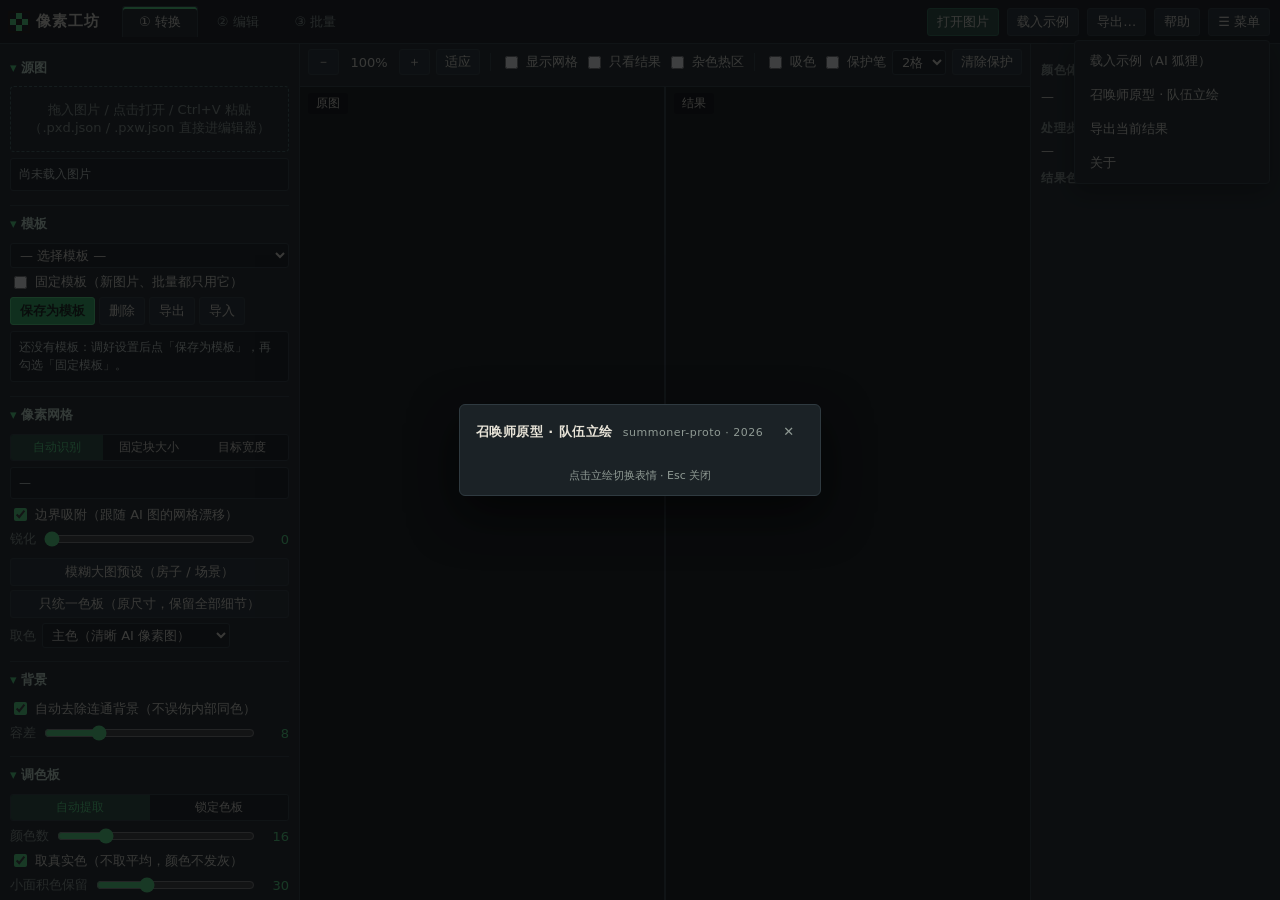
==== commit 0a343d6f: "v1.4.0: 菜单 + 召唤师原型队伍立绘（4 角色表情切换 + 彩蛋）；中英日三语 README 与 CHANGELOG；示例换成新立绘并按新比例重调动画" ====
--- a/PixelWorkshop.html
+++ b/PixelWorkshop.html
@@ -156,6 +156,32 @@
 .toast{position:fixed;left:50%;bottom:26px;transform:translateX(-50%) translateY(20px);background:#23473a;border:1px solid var(--accent);color:var(--text);padding:8px 16px;border-radius:3px;opacity:0;transition:.2s;pointer-events:none;z-index:60}
 .toast.on{opacity:1;transform:translateX(-50%)}
 .toast.err{background:#4a2323;border-color:var(--danger)}
+
+/* ================= 菜单 + 召唤师原型立绘面板（v1.4） ================= */
+.menu-wrap{position:relative}
+.menu-pop{position:absolute;right:0;top:32px;min-width:196px;background:var(--panel);border:1px solid var(--line);
+  border-radius:4px;padding:4px;display:flex;flex-direction:column;gap:2px;z-index:60;box-shadow:0 8px 24px rgba(0,0,0,.55)}
+.menu-pop button{text-align:left;background:transparent;border:1px solid transparent;border-radius:3px;padding:6px 10px}
+.menu-pop button[hidden]{display:none !important}
+.menu-pop button:hover{background:var(--panel2);border-color:var(--line)}
+.menu-pop .egg-item{color:var(--muted);font-size:11px}
+.menu-pop .egg-item:hover{color:var(--sel)}
+
+.proto-mask{position:fixed;inset:0;background:rgba(8,10,11,.78);display:flex;align-items:center;justify-content:center;z-index:120}
+.proto-box{background:var(--panel);border:1px solid var(--line);border-radius:6px;padding:14px 16px 12px;box-shadow:0 18px 48px rgba(0,0,0,.6)}
+.proto-head{display:flex;align-items:baseline;gap:10px;margin-bottom:12px}
+.proto-head>span:first-child{font-weight:700;letter-spacing:.5px}
+.proto-tag{color:var(--muted);font-size:11px;letter-spacing:.5px}
+.proto-head button{margin-left:auto;background:transparent;border-color:transparent;color:var(--muted)}
+.proto-head button:hover{color:var(--text)}
+.proto-row{display:flex;gap:14px;align-items:flex-end}
+.proto-card{display:flex;flex-direction:column;align-items:center;gap:6px;padding:6px 8px 8px;border:1px solid transparent;border-radius:4px;cursor:pointer}
+.proto-card:hover{border-color:var(--line);background:var(--panel2)}
+.proto-card img{image-rendering:pixelated;display:block;transition:opacity .12s}
+.proto-card .pc-name{font-size:12px;color:var(--text)}
+.proto-card .pc-exp{font-size:11px;color:var(--muted);letter-spacing:.5px}
+.proto-foot{margin-top:12px;color:var(--muted);font-size:11px;text-align:center}
+.proto-foot.flash{color:var(--sel)}
 </style>
 </head>
 <body>
@@ -171,6 +197,16 @@
   <button id="btnSample">载入示例</button>
   <button id="btnExport">导出…</button>
   <button id="btnHelp">帮助</button>
+  <div class="menu-wrap">
+    <button id="btnMenu" title="更多">☰ 菜单</button>
+    <div id="menuPop" class="menu-pop" hidden>
+      <button id="miSample">载入示例（AI 狐狸）</button>
+      <button id="miProto">召唤师原型 · 队伍立绘</button>
+      <button id="miExport">导出当前结果</button>
+      <button id="miAbout">关于</button>
+      <button id="miEgg" class="egg-item" hidden>▸ 召唤师原型（彩蛋）</button>
+    </div>
+  </div>
   <input type="file" id="fileOpen" accept="image/*,.json,application/json" hidden>
 </header>
 
@@ -1331,6 +1367,19 @@
 })(typeof globalThis !== 'undefined' ? globalThis : this);
 </script>
 <script>window.SAMPLE_IMAGE = "[data-uri]";</script>
+<script>window.SUMMONER_PORTRAITS = {"order": ["summoner", "warrior", "mage", "ranger"], "names": {"summoner": "召唤师", "warrior": "战士", "mage": "法师", "ranger": "猎手"}, "exps": {"summoner": ["smile", "laugh", "serious", "shy", "sad"], "warrior": ["grin", "wink", "serious", "shy", "sad"], "mage": ["calm", "smile", "pout", "scared", "reading"], "ranger": ["smile", "content", "cool", "flustered"]}, "data": {"summoner": {"smile": "[data-uri]", "laugh": "[data-uri]", "serious": "[data-uri]", "shy": "[data-uri]", "sad": "[data-uri]"}, "warrior": {"grin": "[data-uri]", "wink": "[data-uri]", "serious": "[data-uri]", "shy": "[data-uri]", "sad": "[data-uri]"}, "mage": {"calm": "[data-uri]", "smile": "[data-uri]", "pout": "[data-uri]", "scared": "[data-uri]", "reading": "[data-uri]"}, "ranger": {"smile": "[data-uri]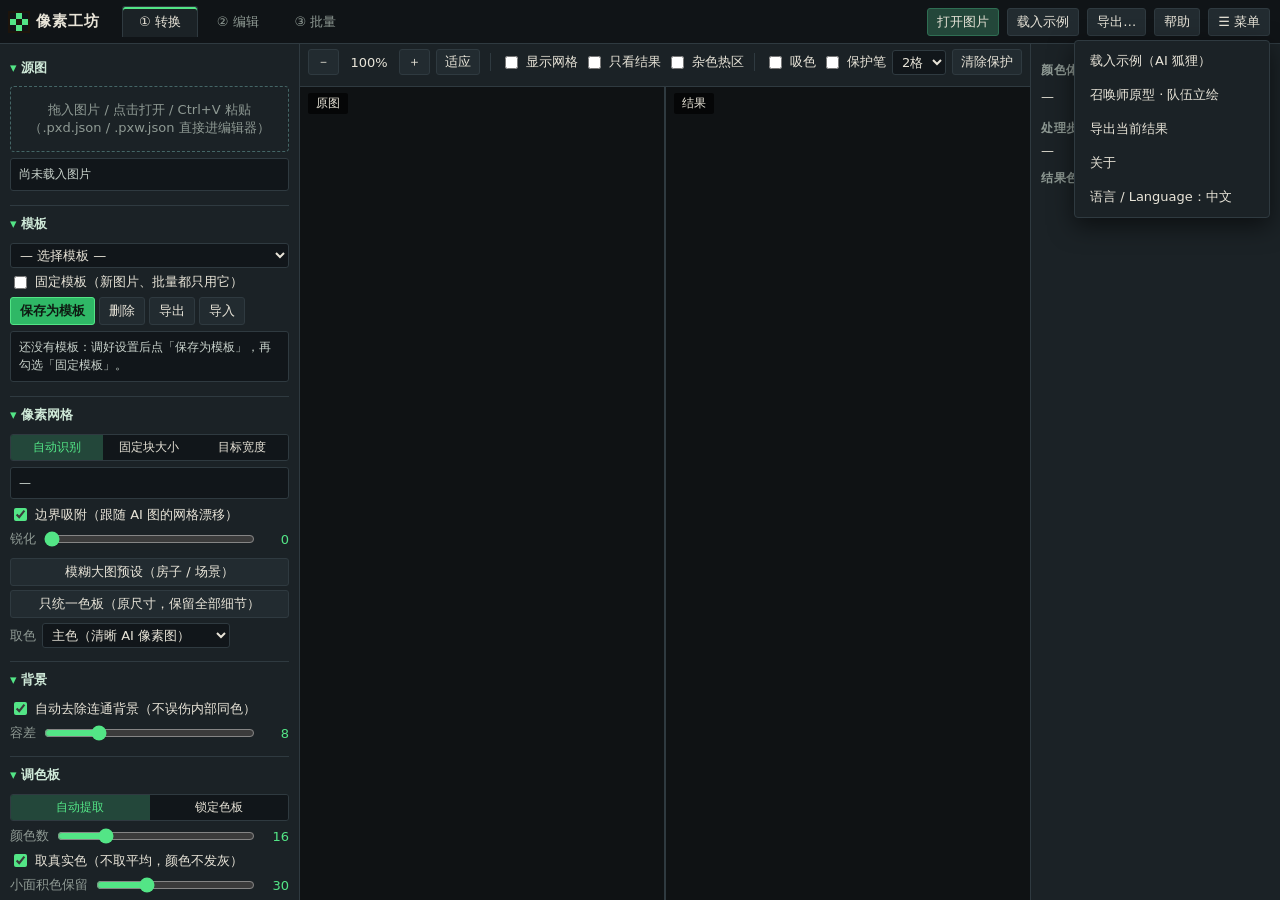
==== commit 14f5966f: "v1.5.0: 界面中英切换（约 240 条词典 + 反向表，运行时替换）+ 双语帮助；修 .proto-mask[hidden] 被 display:flex 盖掉的显示 bug" ====
--- a/PixelWorkshop.html
+++ b/PixelWorkshop.html
@@ -168,6 +168,7 @@
 .menu-pop .egg-item:hover{color:var(--sel)}
 
 .proto-mask{position:fixed;inset:0;background:rgba(8,10,11,.78);display:flex;align-items:center;justify-content:center;z-index:120}
+.proto-mask[hidden]{display:none !important}
 .proto-box{background:var(--panel);border:1px solid var(--line);border-radius:6px;padding:14px 16px 12px;box-shadow:0 18px 48px rgba(0,0,0,.6)}
 .proto-head{display:flex;align-items:baseline;gap:10px;margin-bottom:12px}
 .proto-head>span:first-child{font-weight:700;letter-spacing:.5px}
@@ -204,6 +205,7 @@
       <button id="miProto">召唤师原型 · 队伍立绘</button>
       <button id="miExport">导出当前结果</button>
       <button id="miAbout">关于</button>
+      <button id="miLang">语言 / Language：中文</button>
       <button id="miEgg" class="egg-item" hidden>▸ 召唤师原型（彩蛋）</button>
     </div>
   </div>
@@ -1366,6 +1368,377 @@
   root.PX = PX;
 })(typeof globalThis !== 'undefined' ? globalThis : this);
 </script>
+<script>/* Pixel Workshop — 中英切换（v1.5）
+ * 做法：整份界面文案以「中文原文 → 英文」的字典匹配，运行时替换文本节点和 title/placeholder；
+ * 新增的弹窗节点用 MutationObserver 补翻。切回中文时按原文还原，不依赖任何构建步骤。
+ */
+(function () {
+  const EN = {
+    /* ---------- 顶栏 / 页签 ---------- */
+    "像素工坊": "Pixel Workshop",
+    "① 转换": "① Convert",
+    "② 编辑": "② Edit",
+    "③ 批量": "③ Batch",
+    "☰ 菜单": "☰ Menu",
+    "打开图片": "Open image",
+    "载入示例": "Load sample",
+    "载入示例（AI 狐狸）": "Load sample (AI fox)",
+    "导出…": "Export…",
+    "帮助": "Help",
+    "更多": "More",
+
+    /* ---------- 转换页 ---------- */
+    "源图": "Source",
+    "拖入图片 / 点击打开 / Ctrl+V 粘贴（.pxd.json / .pxw.json 直接进编辑器）":
+      "Drop an image / click to open / Ctrl+V to paste (.pxd.json / .pxw.json open in the editor)",
+    "尚未载入图片": "No image loaded yet",
+    "模板": "Template",
+    "— 选择模板 —": "— Select template —",
+    "固定模板": "Pin template",
+    "保存为模板": "Save as template",
+    "固定模板（新图片、批量都只用它）": "Pin template (all new images and batches use only this)",
+    "删除": "Delete",
+    "导入": "Import",
+    "导出": "Export",
+    "像素网格": "Pixel grid",
+    "自动识别": "Auto detect",
+    "固定块大小": "Fixed block size",
+    "目标宽度": "Target width",
+    "边界吸附（跟随 AI 图的网格漂移）": "Snap to edges (follows grid drift in AI images)",
+    "锐化": "Sharpen",
+    "模糊大图预设（房子 / 场景）": "Blurry big-image preset (buildings / scenes)",
+    "只统一色板（原尺寸，保留全部细节）": "Snap palette only (original size, keep all detail)",
+    "取色": "Colour sampling",
+    "主色（清晰 AI 像素图）": "Primary colour (sharp AI pixel art)",
+    "背景": "Background",
+    "自动去除连通背景（不误伤内部同色）": "Remove connected background (keeps same colours inside)",
+    "容差": "Tolerance",
+    "调色板": "Palette",
+    "自动提取": "Auto extract",
+    "锁定色板": "Lock palette",
+    "— 预设色板 —": "— Preset palette —",
+    "导入 .gpl/.pal/.hex": "Import .gpl/.pal/.hex",
+    "粘贴色值": "Paste hex",
+    "颜色数": "Colours",
+    "必保色": "Must-keep colours",
+    "吸色": "Colour picker",
+    "清除保护": "Clear protection",
+    "保护笔": "Protect brush",
+    "杂色清理": "Noise cleanup",
+    "低于": "Below",
+    "块≤": "Block ≤",
+    "色差≤": "Colour Δ ≤",
+    "杂色热区": "Noise heat map",
+    "显示网格": "Show grid",
+    "只看结果": "Result only",
+    "原图": "Original",
+    "结果": "Result",
+    "适应": "Fit",
+    "放大": "Zoom in",
+    "缩小": "Zoom out",
+    "颜色体检": "Colour audit",
+    "结果色板 · 占比": "Result palette · share",
+    "块大小": "Block size",
+    "颜色": "Colour",
+    "描边": "Outline",
+    "描边色": "Outline colour",
+    "描边去 L 角（像素完美线）": "Perfect outline corners (pixel-perfect lines)",
+    "加 1px 外描边": "Add 1px outer outline",
+    "暗度≤": "Darkness ≤",
+    "导出倍率": "Export scale",
+    "倍率": "Scale",
+    "处理中…": "Processing…",
+    "像素完美": "Pixel perfect",
+
+    /* ---------- 编辑页 ---------- */
+    "铅笔 (B)": "Pencil (B)",
+    "橡皮 (E)": "Eraser (E)",
+    "抖动笔 (D)": "Dither pen (D)",
+    "填充 (G)": "Fill (G)",
+    "吸管 (I)": "Eyedropper (I)",
+    "直线 (L)": "Line (L)",
+    "矩形 (R)": "Rectangle (R)",
+    "椭圆 (O)": "Ellipse (O)",
+    "抖动渐变 (J)": "Dither gradient (J)",
+    "框选 (M)": "Marquee (M)",
+    "魔棒选区 (W)": "Magic wand (W)",
+    "移动 (V)": "Move (V)",
+    "去底魔棒": "Background wand",
+    "换色": "Recolour",
+    "铅笔": "Pencil",
+    "橡皮": "Eraser",
+    "抖动笔": "Dither pen",
+    "抖动渐变": "Dither gradient",
+    "填充": "Fill",
+    "吸管": "Eyedropper",
+    "直线": "Line",
+    "矩形": "Rectangle",
+    "椭圆": "Ellipse",
+    "框选": "Marquee",
+    "魔棒": "Magic wand",
+    "移动": "Move",
+    "笔刷": "Brush",
+    "抖动": "Dither",
+    "实心": "Filled",
+    "指定": "Specify",
+    "有序 4×4": "Ordered 4×4",
+    "误差扩散": "Error diffusion",
+    "交换 (X)": "Swap (X)",
+    "主色": "Primary",
+    "副色（右键），X 交换": "Secondary (right click), X to swap",
+    "左键主色 · 右键副色 · 双击改色": "Left click: primary · right click: secondary · double-click to edit",
+    "撤销 Ctrl+Z": "Undo (Ctrl+Z)",
+    "重做 Ctrl+Y": "Redo (Ctrl+Y)",
+    "全选": "Select all",
+    "图层": "Layers",
+    "不透明度": "Opacity",
+    "向下合并": "Merge down",
+    "复制": "Duplicate",
+    "动画帧": "Frames",
+    "洋葱皮": "Onion skin",
+    "本帧时长": "Frame duration",
+    "＋复制帧": "+ Duplicate frame",
+    "▶ 播放": "▶ Play",
+    "水平翻转": "Flip horizontal",
+    "垂直翻转": "Flip vertical",
+    "左右对称": "Mirror X",
+    "上下对称": "Mirror Y",
+    "平铺": "Tile",
+    "中心点": "Centre",
+    "偏移": "Offset",
+    "输出": "Output",
+
+    /* ---------- 批量页 ---------- */
+    "批量转换": "Batch convert",
+    "添加图片": "Add images",
+    "清空": "Clear",
+    "开始并打包 ZIP": "Start and pack ZIP",
+    "待处理": "Pending",
+    "完成": "Done",
+    "共": "Total",
+
+    /* ---------- 菜单 / 关于 / 立绘 ---------- */
+    "召唤师原型 · 队伍立绘": "Summoner prototype · party portraits",
+    "点击立绘切换表情 · Esc 关闭": "Click a portrait to cycle expressions · Esc to close",
+    "关于": "About",
+    "关闭": "Close",
+    "取消": "Cancel",
+    "确定": "OK",
+    "知道了": "Got it",
+    "应用": "Apply",
+    "保存": "Save",
+    "新建": "New",
+    "新建画布": "New canvas",
+    "画布大小": "Canvas size",
+    "打开项目 / PXD": "Open project / PXD",
+    "删除模板": "Delete template",
+    "固定": "Pin",
+    "图层 1": "Layer 1",
+    "部位": "Parts",
+    "待处理 0": "Pending 0",
+
+    /* ---------- 导出对话框 ---------- */
+    "PNG · 当前帧": "PNG · current frame",
+    "原图尺寸 PNG · 当前帧": "Original-size PNG · current frame",
+    "精灵表 PNG": "Sprite sheet PNG",
+    "GIF 动画": "GIF animation",
+    "逐帧 PNG（ZIP）": "Per-frame PNG (ZIP)",
+    "像素数据 .pxd.json": "Pixel data .pxd.json",
+    "保存项目 .json": "Save project .json",
+    "色板 .gpl": "Palette .gpl",
+    "色板 .hex": "Palette .hex",
+    "色板 PNG": "Palette PNG",
+    "每色一格": "One cell per colour",
+    "每帧一张": "One PNG per frame",
+    "编辑器最大 1024×1024": "Editor limit 1024×1024",
+    "图片为空": "The image is empty",
+    "剪贴板": "Clipboard",
+    "剪贴板图片.png": "clipboard.png",
+    "示例_AI狐狸.webp": "sample_ai_fox.webp",
+    "像素工坊_模板.json": "pixel-workshop_templates.json",
+    "副本": "Copy",
+    "已复制": "Copied",
+    "已剪切": "Cut",
+    "已删除": "Deleted",
+    "提取": "Extract"
+  };
+  window.PW_I18N_EN = EN;
+
+  /* 补充词条：界面里由脚本拼出来、或带数量后缀的短句 */
+  Object.assign(EN, {
+    "添加": "Add",
+    "导出 PNG": "Export PNG",
+    "1格": "1 cell",
+    "2格": "2 cells",
+    "4格": "4 cells",
+    "处理步骤": "Steps",
+    "网格": "Grid",
+    "色板": "Swatches",
+    "＋主色": "+ Primary colour",
+    "上移": "Move up",
+    "下移": "Move down",
+    "主色（左键）": "Primary (left click)",
+    "把主色加入色板": "Add primary colour to palette",
+    "从画面提取色板": "Extract palette from the image",
+    "PICO-8（16 色）": "PICO-8 (16 colours)",
+    "Sweetie 16（16 色）": "Sweetie 16 (16 colours)",
+    "DawnBringer 16（16 色）": "DawnBringer 16 (16 colours)",
+    "Game Boy（4 色）": "Game Boy (4 colours)",
+    "像素工坊_批量_": "pixel-workshop_batch_",
+    "常规": "Normal",
+    "从参考图提取": "Extract from reference",
+    "无（推荐）": "None (recommended)",
+    "裁掉透明边": "Trim transparent border",
+    "送到编辑器 →": "Send to editor →",
+    "所有帧和图层": "All frames and layers",
+    "吸附到色板": "Snap to palette",
+    "选区与画布": "Selection & canvas",
+    "选区→新图层": "Selection → new layer",
+    "裁剪到选区": "Crop to selection",
+    "画布大小…": "Canvas size…",
+    "添加文件夹": "Add folder",
+    "像素工坊 · 使用说明": "Pixel Workshop · Help",
+    "房子、场景等被缩放过、边缘发糊的 AI 图":
+      "AI images of buildings, scenes etc. that were rescaled and have soft edges",
+    "去底魔棒 (K)：点背景，连通区域变透明": "Background wand (K): click the background, the connected area becomes transparent",
+    "换色 (C)：点一个颜色，整层同色换成主色": "Recolour (C): click a colour, every matching pixel on the layer takes the primary colour",
+    "把当前图层吸附到色板颜色": "Snap the current layer to palette colours",
+    "选区 ${b.w}×${b.h}": "Selection ${b.w}×${b.h}",
+    "导出当前结果": "Export current result",
+    "▸ 召唤师原型（彩蛋）": "▸ Summoner prototype (hidden)",
+    "细线保护（模糊大图推荐）": "Thin-line protection (recommended for blurry images)",
+    "平均（会混色）": "Average (blends colours)",
+    "取真实色（不取平均，颜色不发灰）": "Take real colours (no averaging, no grey cast)",
+    "小面积色保留": "Keep small-area colours",
+    "打开上方「吸色」后点原图加入，点色块移除": "Turn on the eyedropper above, click the source to add, click a swatch to remove",
+    "无。徽章、花、灯火这类小面积颜色被挤掉时用。": "None. Use this when small but important colours (badges, flowers, lamps) get squeezed out.",
+    "把当前结果色板锁定（批量统一用）": "Lock the current result palette (keeps batches consistent)",
+    "色板为空：选预设、导入，或在「自动提取」下点「锁定当前结果色板」。为空时按自动提取处理。":
+      "Palette is empty: pick a preset, import one, or use [lock current result palette] under auto-extract. Empty means auto-extract.",
+    "点色块删除；参考图可以是你手工调过色的样图，工具只取它的颜色。":
+      "Click a swatch to remove it. The reference can be an image you already tuned by hand — only its colours are taken.",
+    "合并低占比颜色": "Merge low-share colours",
+    "吸收杂色小块（相近色）": "Absorb small speckles (similar colours)",
+    "差别很大的单个像素（眼睛高光等）不会被吸收。要保留的细节用结果图上的「保护笔」涂一下。":
+      "Single high-contrast pixels (eye highlights etc.) are never absorbed. Paint over details you want to keep with the protect brush.",
+    "统一描边色（轮廓上的暗色）": "Unify outline colour (dark colours on edges)",
+    "导出为原图尺寸（直接替换原贴图）": "Export at original size (drop-in replacement for the game texture)",
+    "全局（不限连通）": "Global (any connectivity)",
+    "在「转换」页点「送到编辑器」，或": "Click [Send to editor] on the Convert page, or",
+    "改色时联动替换画面中的该色": "Replace that colour everywhere when editing a swatch",
+    "对多张图片使用「转换」页的设置。做同一套素材时，先在转换页调好一张并「保存为模板」，再勾选「固定模板」：整批用同一个模板":
+      "Apply the Convert page settings to many images. For a consistent asset set, tune one image, [save as template], then tick [pin template] so the whole batch uses it.",
+    "没有可导出的内容：先载入图片或打开编辑器": "Nothing to export: load an image or open the editor first",
+    "勾选后：导入新图片、批量处理都只用这个模板，不再按图片自动改设置":
+      "When ticked: new images and batches use only this template, settings no longer adapt per image",
+    "把全部模板存成 .json 文件备份，换电脑或换浏览器时导入":
+      "Save all templates to a .json backup; import it on another machine or browser",
+    "不重新分块，每个原图像素保留；只把颜色统一到色板。细节全保留，尺寸不变，适合想保留原图观感的场景图":
+      "No re-blocking: every source pixel is kept and only colours snap to the palette. Same size, all detail — good for scene art you want to keep looking like the original",
+    "越高越照顾面积小但醒目的颜色（花、旗帜、灯），避免被大面积的墙和屋顶挤掉":
+      "Higher values protect small but striking colours (flowers, flags, lamps) from being crowded out by large walls and roofs",
+    "每个像素块放大回它在原图中的位置：尺寸、位置和原图完全一致，可直接替换游戏贴图":
+      "Scale every cell back to its original position: same size and placement as the source, so it can replace the game texture directly",
+    "橙框：3×3 范围内颜色≥5 种的位置，适合重点清理或手工重画":
+      "Orange boxes: places with 5+ colours in a 3×3 neighbourhood — good candidates for cleanup or manual repaint",
+    "在结果图上涂抹：被保护的区域不参与杂色合并": "Paint on the result: protected areas are excluded from speckle merging",
+    "还没有模板：调好设置后点「保存为模板」，再勾选「固定模板」。":
+      "No templates yet: tune the settings, click [Save as template], then tick [Pin template].",
+    "对多张图片使用「转换」页的设置。做同一套素材时，先在转换页调好一张并「保存为模板」，再勾选「固定模板」：整批用同一个模板（网格、取色、色板、清理、导出方式全部一致），不会每张自动改设置。":
+      "Apply the Convert page settings to many images. For a consistent asset set, tune one image, [save as template], then tick [pin template]: the whole batch shares the same grid, sampling, palette, cleanup and export settings instead of adapting per image.",
+    "点原图（或结果图）上的位置，把原图那里的颜色加入色板：自动模式进「必保色」，锁定模式直接加入色板。适合小面积但重要的颜色（徽章、花、灯火）":
+      "Click a spot on the source (or result) to add that colour to the palette: in auto mode it becomes a must-keep colour, in locked mode it is added directly. Best for small but important colours (badges, flowers, lamps)."
+  });
+})();
+
+/* ---------- 运行时切换引擎（双向词典，切回中文靠反向表） ---------- */
+(function () {
+  const EN = window.PW_I18N_EN || {};
+  const ZH = {};
+  Object.keys(EN).forEach((k) => { if (!(EN[k] in ZH)) ZH[EN[k]] = k; });
+  window.PW_I18N_ZH = ZH;
+
+  const ATTRS = ['title', 'placeholder', 'aria-label', 'alt'];
+  const store = localStorage;
+  let lang = store.getItem('pw.lang') === 'en' ? 'en' : 'zh';
+  let busy = false;
+
+  const map = () => (lang === 'en' ? EN : ZH);
+  const hit = (s) => {
+    const k = String(s).trim();
+    if (!k) return null;
+    const m = map();
+    return Object.prototype.hasOwnProperty.call(m, k) ? m[k] : null;
+  };
+  const swap = (v) => {
+    const k = v.trim();
+    const r = hit(k);
+    return r === null ? null : v.replace(k, r);
+  };
+
+  function doText(node) {
+    const v = node.nodeValue;
+    if (!v || !v.trim()) return;
+    const p = node.parentElement;
+    if (p && /^(SCRIPT|STYLE|CANVAS|TEXTAREA)$/.test(p.tagName)) return;   // 别动脚本和代码内容
+    const want = swap(v);
+    if (want !== null && node.nodeValue !== want) node.nodeValue = want;
+  }
+
+  function doAttrs(el) {
+    if (!el.getAttribute) return;
+    for (const a of ATTRS) {
+      const v = el.getAttribute(a);
+      if (!v || !v.trim()) continue;
+      const want = swap(v);
+      if (want !== null && el.getAttribute(a) !== want) el.setAttribute(a, want);
+    }
+  }
+
+  function walk(root) {
+    if (!root) return;
+    if (root.nodeType === 3) { doText(root); return; }
+    if (root.nodeType !== 1) return;
+    doAttrs(root);
+    const tw = document.createTreeWalker(root, NodeFilter.SHOW_TEXT, null);
+    let n;
+    while ((n = tw.nextNode())) doText(n);
+    if (root.querySelectorAll) root.querySelectorAll('*').forEach(doAttrs);
+  }
+
+  const obs = new MutationObserver((muts) => {
+    if (busy || lang !== 'en') return;
+    busy = true;
+    try {
+      for (const m of muts) {
+        if (m.type === 'childList') m.addedNodes.forEach(walk);
+        else if (m.type === 'characterData') doText(m.target);
+      }
+    } finally { busy = false; }
+  });
+
+  function set(l) {
+    const next = l === 'en' ? 'en' : 'zh';
+    if (next === lang) return;
+    lang = next;
+    store.setItem('pw.lang', lang);
+    document.documentElement.lang = lang === 'en' ? 'en' : 'zh-CN';
+    obs.disconnect();
+    busy = true;
+    try { walk(document.body); } finally { busy = false; }
+    obs.observe(document.body, { childList: true, subtree: true, characterData: true });
+    try { document.dispatchEvent(new CustomEvent('pw-lang', { detail: lang })); } catch (e) {}
+  }
+
+  window.pwLang = () => lang;
+  window.pwSetLang = set;
+  if (lang === 'en') {
+    const go = () => { lang = 'zh'; set('en'); };   // set() 有同值短路，先归零再切
+    if (document.readyState === 'loading') document.addEventListener('DOMContentLoaded', go);
+    else go();
+  }
+})();
+</script>
 <script>window.SAMPLE_IMAGE = "[data-uri]";</script>
 <script>window.SUMMONER_PORTRAITS = {"order": ["summoner", "warrior", "mage", "ranger"], "names": {"summoner": "召唤师", "warrior": "战士", "mage": "法师", "ranger": "猎手"}, "exps": {"summoner": ["smile", "laugh", "serious", "shy", "sad"], "warrior": ["grin", "wink", "serious", "shy", "sad"], "mage": ["calm", "smile", "pout", "scared", "reading"], "ranger": ["smile", "content", "cool", "flustered"]}, "data": {"summoner": {"smile": "[data-uri]", "laugh": "[data-uri]", "serious": "[data-uri]", "shy": "[data-uri]", "sad": "[data-uri]"}, "warrior": {"grin": "[data-uri]", "wink": "[data-uri]", "serious": "[data-uri]", "shy": "[data-uri]", "sad": "[data-uri]"}, "mage": {"calm": "[data-uri]", "smile": "[data-uri]", "pout": "[data-uri]", "scared": "[data-uri]", "reading": "[data-uri]"}, "ranger": {"smile": "[data-uri]